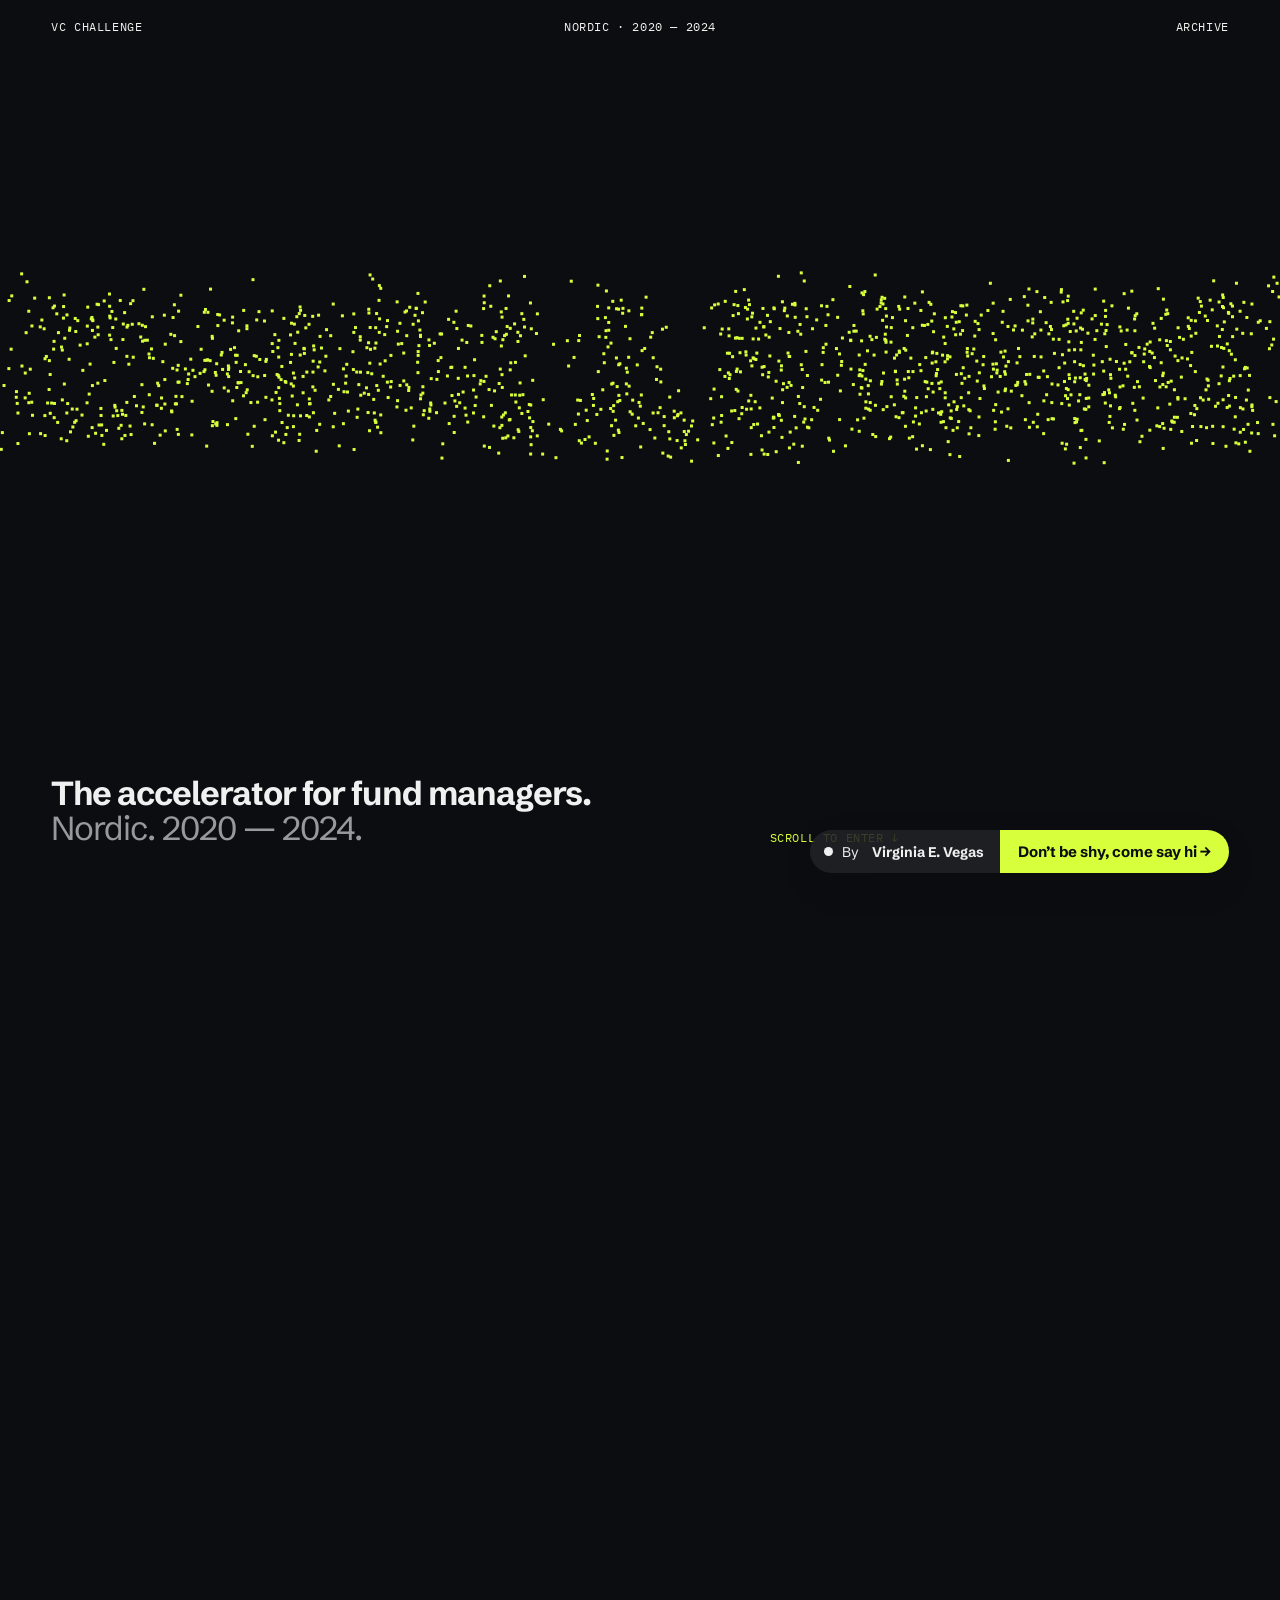
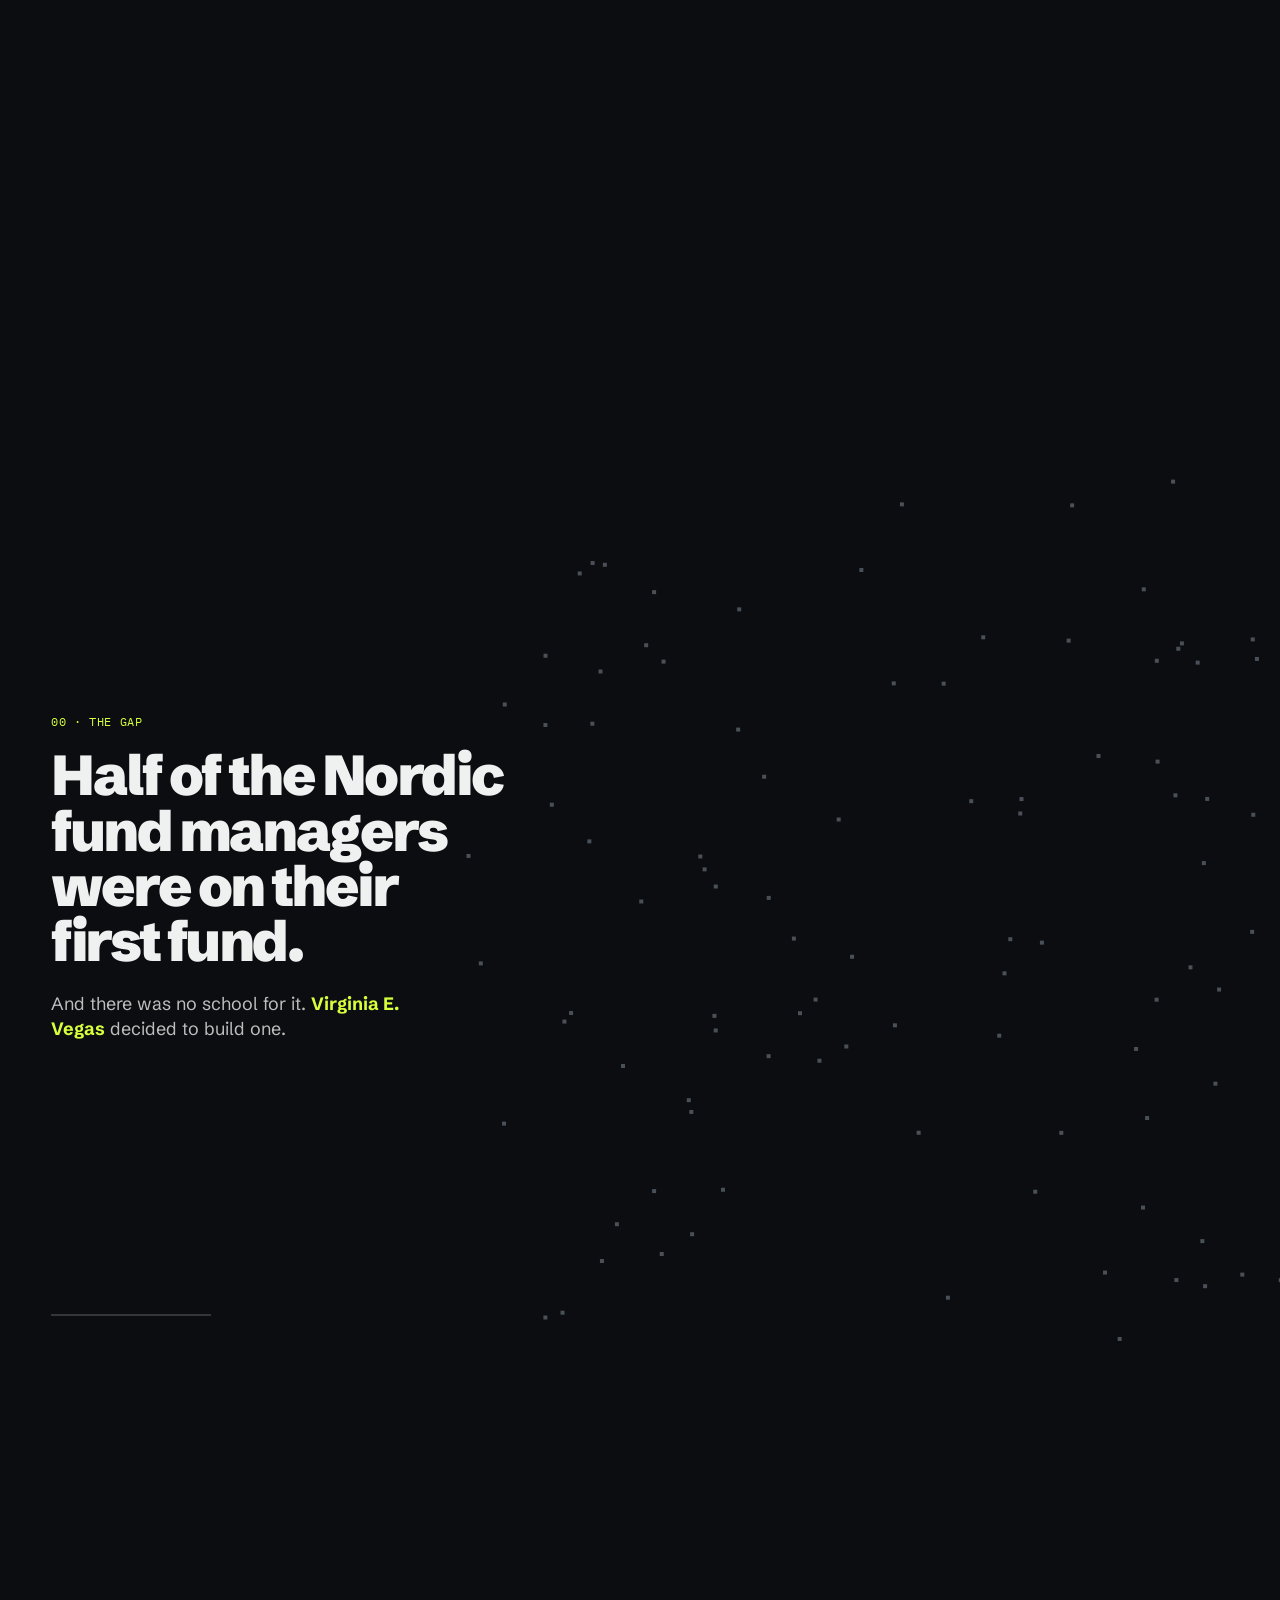
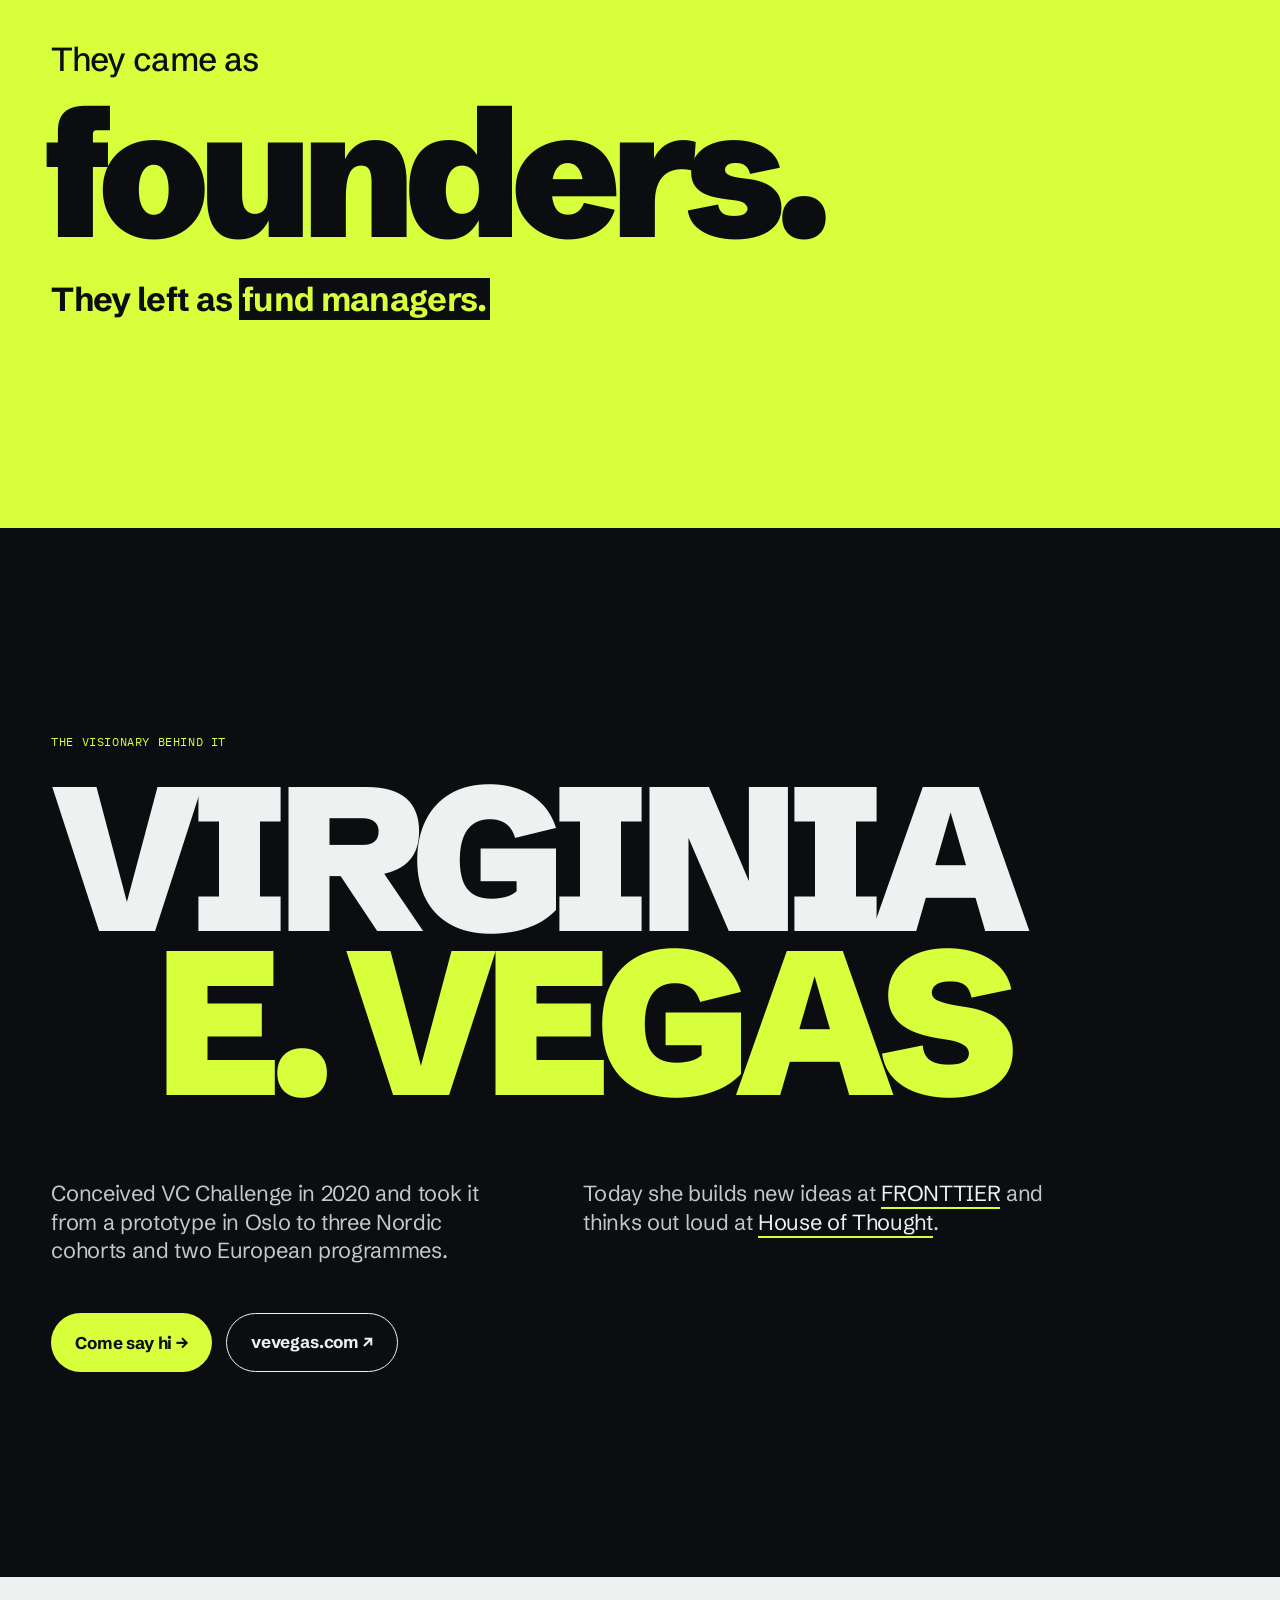
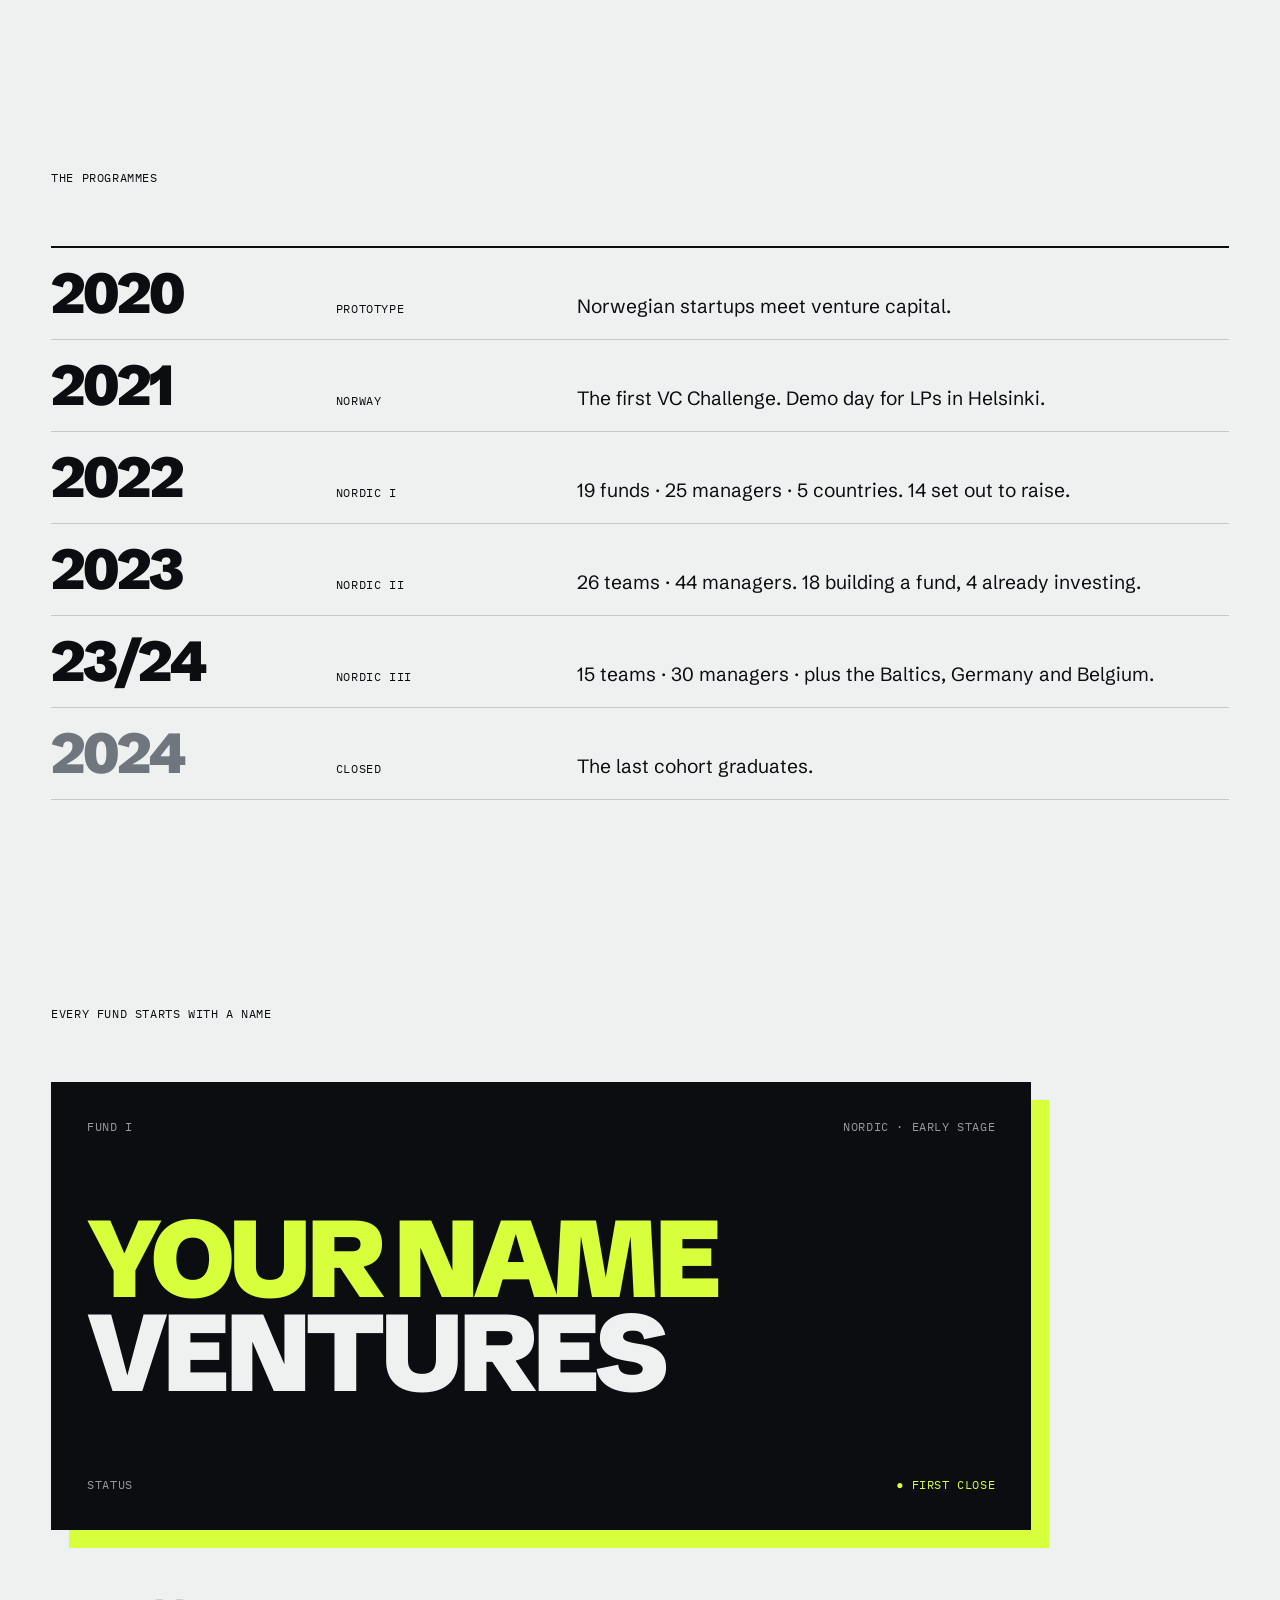
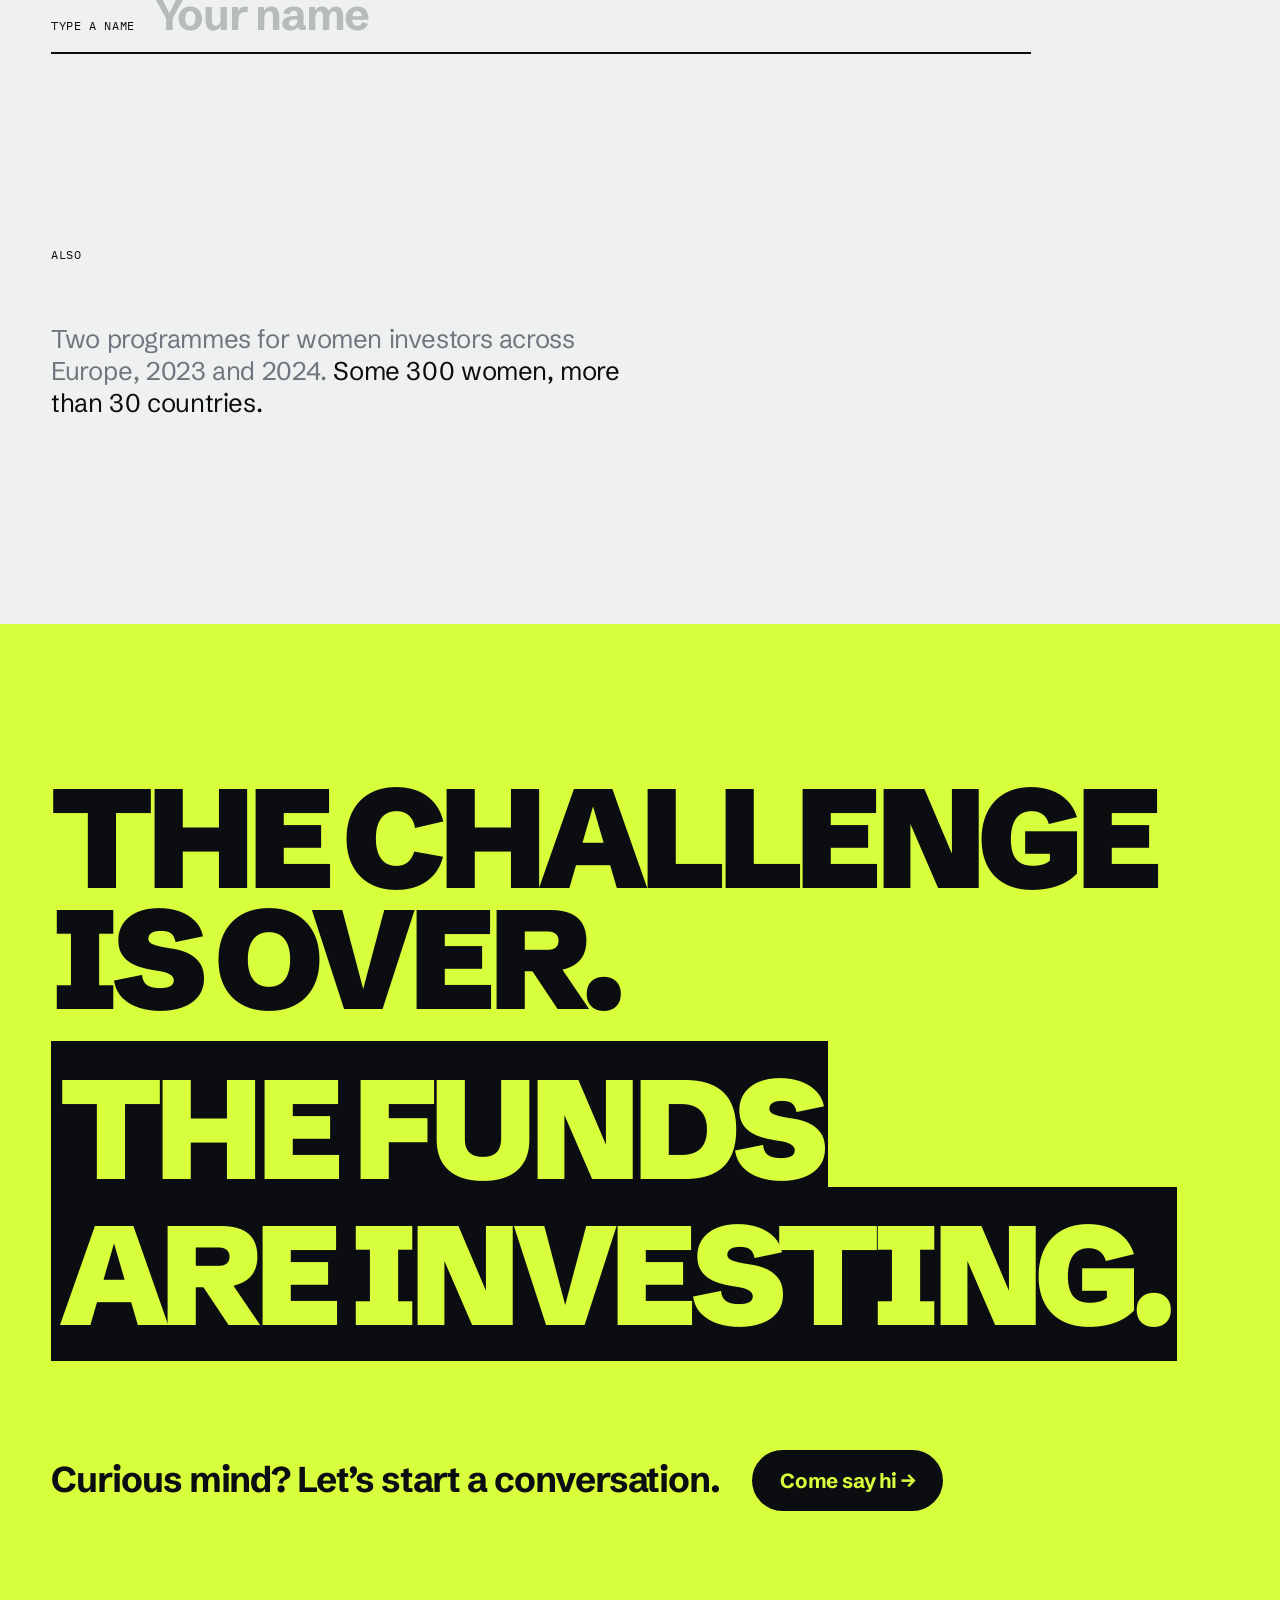
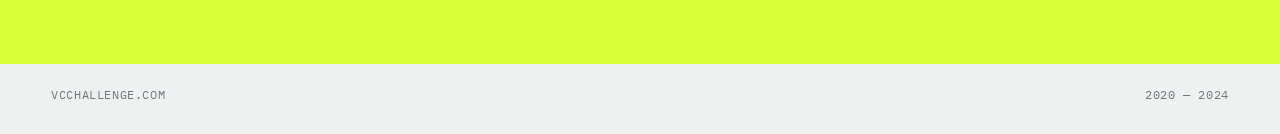
==== index.html @ bdb09d2f "Call option opens the Google Calendar booking page; add direct email line Co-Authored-By: Claude Opu" ====
<!doctype html>
<html lang="en">
<head>
  <meta charset="utf-8">
  <meta name="viewport" content="width=device-width, initial-scale=1">
  <title>VC Challenge — by Virginia E. Vegas · The accelerator for fund managers, 2020–2024</title>
  <meta name="description" content="VC Challenge trained around 100 emerging fund managers across the Nordics, from first idea to Fund I. 2020–2024.">
  <meta name="theme-color" content="#0b0d10">
  <link rel="icon" href="favicon.svg" type="image/svg+xml">
  <link rel="preconnect" href="https://fonts.googleapis.com">
  <link rel="preconnect" href="https://fonts.gstatic.com" crossorigin>
  <link href="https://fonts.googleapis.com/css2?family=IBM+Plex+Mono:wght@400;500&family=Schibsted+Grotesk:wght@400;500;700;900&display=swap" rel="stylesheet">
  <link rel="stylesheet" href="styles.css?v=21">
  <script>document.documentElement.classList.add('js')</script>
</head>
<body>

  <header class="bar mono">
    <span>VC Challenge</span>
    <span class="bar__mid" id="barStep">Nordic · 2020 — 2024</span>
    <span>Archive</span>
  </header>

  <!-- HERO -->
  <div class="hero-wrap" id="heroWrap" data-dock="ink">
  <section class="hero" aria-label="VC Challenge">
    <canvas id="swarm" aria-hidden="true"></canvas>
    <p class="hero__enter" id="heroEnter">Welcome to the room<br><span>where ~100 fund managers were made.</span></p>
    <h1 class="sr">VC Challenge</h1>
    <div class="hero__foot">
      <p class="hero__lead">The accelerator for fund managers.<br><span>Nordic. 2020 — 2024.</span></p>
      <p class="mono hero__down">Scroll to enter ↓</p>
    </div>
  </section>
  </div>

  <!-- STORY: ~100 managers, six moves -->
  <section class="story" id="story" aria-label="What VC Challenge did" data-dock="ink">
    <div class="story__stage">
      <canvas id="field" aria-hidden="true"></canvas>
      <div class="story__text">
        <ol class="steps" id="steps">
          <li class="step is-on">
            <p class="mono step__k">00 · The gap</p>
            <p class="step__t">Half of the Nordic fund managers were on their first fund.</p>
            <p class="step__b">And there was no school for it. <b>Virginia E. Vegas</b> decided to build one.</p>
          </li>
          <li class="step">
            <p class="mono step__k">01 · The door</p>
            <p class="step__t">We opened it, across five countries.</p>
            <p class="step__b">Founders, business angels, corporates, family offices, public investors. Anyone with a thesis and the nerve to raise.</p>
          </li>
          <li class="step">
            <p class="mono step__k">02 · The room</p>
            <p class="step__t">Three Nordic cohorts. Around 100 managers.</p>
            <p class="step__b">Expert-led sessions on sourcing and dealflow, portfolio construction, fundraising strategy and fund operations.</p>
          </li>
          <li class="step">
            <p class="mono step__k">03 · The circle</p>
            <p class="step__t">The people who run the industry, in the room.</p>
            <p class="step__b">VCs, lawyers, family offices, fund administrators, and the state LPs who decide where the capital goes.</p>
          </li>
          <li class="step">
            <p class="mono step__k">04 · The leap</p>
            <p class="step__t">70% decided to launch.</p>
            <p class="step__b">In 2023 alone: 18 funds in the making, over €200m in target capital, more than 350 companies to back.</p>
          </li>
          <li class="step">
            <p class="mono step__k">05 · The network</p>
            <p class="step__t">One Nordic network. Still investing.</p>
            <p class="step__b">The challenge ended in 2024. The funds it started did not.</p>
          </li>
        </ol>
        <div class="progress mono" aria-hidden="true"><span id="prog"></span></div>
      </div>
    </div>
  </section>

  <!-- THEY CAME AS -->
  <section class="came" aria-label="Who joined" data-dock="lime">
    <p class="came__line">They came as</p>
    <p class="came__word" id="cameWord">founders.</p>
    <p class="came__line came__line--b">They left as <mark>fund managers.</mark></p>
  </section>

  <!-- THE VISIONARY -->
  <section class="who" aria-labelledby="who" data-dock="ink">
    <div class="wrap who__in">
      <p class="mono who__k reveal">The visionary behind it</p>
      <h2 id="who" class="who__name reveal"><span>Virginia</span><span>E. Vegas</span></h2>
      <div class="who__grid">
        <p class="who__p reveal">Conceived VC Challenge in 2020 and took it from a prototype in Oslo to three Nordic cohorts and two European programmes.</p>
        <p class="who__p reveal">Today she builds new ideas at <a href="https://fronttier.io" target="_blank" rel="noopener">FRONTTIER</a> and thinks out loud at <a href="https://vevegas.com" target="_blank" rel="noopener">House of Thought</a>.</p>
      </div>
      <div class="who__cta reveal">
        <button type="button" class="btn btn--lime" data-hi>Come say hi →</button>
        <a class="btn btn--ghost" href="https://vevegas.com" target="_blank" rel="noopener">vevegas.com ↗</a>
      </div>
    </div>
  </section>

  <!-- PROGRAMMES -->
  <section class="prog wrap" aria-labelledby="pg" data-dock="ice">
    <h2 id="pg" class="mono label reveal">The programmes</h2>
    <div class="rows">
      <div class="row reveal"><span class="row__y">2020</span><span class="row__n">Prototype</span><span class="row__d">Norwegian startups meet venture capital.</span></div>
      <div class="row reveal"><span class="row__y">2021</span><span class="row__n">Norway</span><span class="row__d">The first VC Challenge. Demo day for LPs in Helsinki.</span></div>
      <div class="row reveal"><span class="row__y">2022</span><span class="row__n">Nordic I</span><span class="row__d">19 funds · 25 managers · 5 countries. 14 set out to raise.</span></div>
      <div class="row reveal"><span class="row__y">2023</span><span class="row__n">Nordic II</span><span class="row__d">26 teams · 44 managers. 18 building a fund, 4 already investing.</span></div>
      <div class="row reveal"><span class="row__y">23/24</span><span class="row__n">Nordic III</span><span class="row__d">15 teams · 30 managers · plus the Baltics, Germany and Belgium.</span></div>
      <div class="row row--end reveal"><span class="row__y">2024</span><span class="row__n">Closed</span><span class="row__d">The last cohort graduates.</span></div>
    </div>
  </section>

  <!-- PLATE -->
  <section class="plate wrap" aria-labelledby="pl" data-dock="ice">
    <p id="pl" class="mono label reveal">Every fund starts with a name</p>
    <div class="plate__card reveal">
      <p class="mono plate__row"><span>Fund I</span><span>Nordic · Early stage</span></p>
      <p class="plate__name"><span id="plateName">Your name</span><br>Ventures</p>
      <p class="mono plate__row"><span>Status</span><span class="blink">● First close</span></p>
    </div>
    <label class="plate__input mono reveal">
      <span>Type a name</span>
      <input id="nameInput" maxlength="22" autocomplete="off" spellcheck="false" placeholder="Your name">
    </label>
  </section>

  <!-- ALSO -->
  <section class="also wrap" data-dock="ice">
    <p class="mono label reveal">Also</p>
    <p class="also__text reveal">Two programmes for women investors across Europe, 2023 and 2024. <span>Some 300 women, more than 30 countries.</span></p>
  </section>

  <!-- END -->
  <section class="end" data-dock="lime">
    <div class="wrap">
      <p class="end__big reveal">The challenge<br>is over.</p>
      <p class="end__big end__big--b reveal"><span>The funds<br>are investing.</span></p>
      <div class="end__call reveal">
        <p class="end__q">Curious mind? Let’s start a conversation.</p>
        <button type="button" class="btn btn--ink" data-hi>Come say hi →</button>
      </div>
    </div>
  </section>

  <footer class="foot wrap mono">
    <span>vcchallenge.com</span>
    <span>2020 — 2024</span>
  </footer>

  <button class="dock" id="dock" data-theme="ink" type="button" data-hi aria-haspopup="dialog">
    <span class="dock__by"><i></i>By <b>Virginia E. Vegas</b></span>
    <span class="dock__go">Don’t be shy, come say hi →</span>
  </button>

  <dialog class="hi" id="hi" aria-labelledby="hiT">
    <div class="hi__top">
      <p class="mono hi__k"><i class="live"></i>Virginia · <span id="hiClock">--:--</span> in Spain</p>
      <form method="dialog"><button class="hi__x" aria-label="Close">✕</button></form>
    </div>
    <h3 class="hi__t" id="hiT">Don’t be shy,<br>come say hi.</h3>
    <p class="hi__lead">For curious minds. No pitch, no project needed. Every message is read and answered.</p>

    <div class="hi__tabs" role="tablist">
      <button type="button" role="tab" aria-selected="true" data-tab="note">Leave a note</button>
      <button type="button" role="tab" aria-selected="false" data-tab="call">Book 30 min</button>
      <button type="button" role="tab" aria-selected="false" data-tab="voice">Voice note</button>
    </div>

    <form class="hi__pane is-on" data-pane="note" id="noteForm" novalidate>
      <fieldset class="chips">
        <legend class="mono">What brings you here?</legend>
        <label><input type="radio" name="intent" value="Just curious" checked><span>Just curious</span></label>
        <label><input type="radio" name="intent" value="I want something like this"><span>I want something like this</span></label>
        <label><input type="radio" name="intent" value="Let’s collaborate"><span>Let’s collaborate</span></label>
        <label><input type="radio" name="intent" value="Networking"><span>Networking</span></label>
      </fieldset>
      <label class="field"><span class="mono">Your email</span><input type="email" name="email" required autocomplete="email" placeholder="you@domain.com"></label>
      <label class="field"><span class="mono">Message · optional</span><textarea name="message" rows="2" placeholder="One line is plenty."></textarea></label>
      <button class="hi__send" type="submit">Send <span>→</span></button>
      <p class="hi__fine mono">Reply within 48h · No newsletters, ever</p>
    </form>

    <div class="hi__pane" data-pane="call">
      <p class="hi__big">30 minutes on Google Meet.</p>
      <ul class="hi__list"><li>No agenda required</li><li>Ideas, programmes, or anything in between</li><li>Pick a time that suits you, weekdays</li></ul>
      <a class="hi__send" id="callLink" href="https://calendar.google.com/calendar/appointments/schedules/AcZssZ1dE6NxPJ1XK5tI87Nzt3u1fD1dJmy-BuM0MPCEQLm_36YZmyafm0wydS9pkPtjTYMTvCwM5lFx" target="_blank" rel="noopener">See available times <span>→</span></a>
    </div>

    <form class="hi__pane" data-pane="voice" id="voiceForm" novalidate>
      <p class="hi__big">Talk, don’t type.</p>
      <div class="rec">
        <button type="button" class="rec__btn" id="recBtn"><i></i><span>Record</span></button>
        <span class="mono rec__t" id="recTime">0:00 / 2:00</span>
      </div>
      <audio id="recPlay" controls hidden></audio>
      <label class="field"><span class="mono">Your email</span><input type="email" name="email" required autocomplete="email" placeholder="you@domain.com"></label>
      <button class="hi__send" type="submit" id="voiceSend" disabled>Send voice note <span>→</span></button>
      <p class="hi__fine mono">Up to 2 minutes · Recorded in your browser</p>
    </form>

    <p class="hi__fine mono hi__mail">Prefer email? <a href="mailto:hello@vevegas.com">hello@vevegas.com</a></p>

    <div class="hi__done" id="hiDone" hidden>
      <p class="hi__t">Thank you.</p>
      <p class="hi__lead">Your message is on its way. Talk soon. — Virginia</p>
    </div>
  </dialog>

  <div class="cursor" id="cursor" aria-hidden="true"></div>

  <script src="app.js?v=21" defer></script>
</body>
</html>
---- styles.css ----
:root {
  --lime: #d7ff3c;
  --ink: #0b0d10;
  --ice: #eef1f0;
  --red: #ff4b2b;
  --mute: #6f767e;
  --pad: clamp(18px, 4vw, 56px);
  --max: 1360px;
  --sans: "Schibsted Grotesk", ui-sans-serif, system-ui, sans-serif;
  --mono: "IBM Plex Mono", ui-monospace, Menlo, monospace;
  --ease: cubic-bezier(.2, .7, .2, 1);
}
*, *::before, *::after { box-sizing: border-box; }
html { -webkit-text-size-adjust: 100%; }
body { margin: 0; background: var(--ice); color: var(--ink); font-family: var(--sans); font-size: 18px; line-height: 1.45; -webkit-font-smoothing: antialiased; overflow-x: hidden; }
h1, h2, p, ol, dl, dd { margin: 0; padding: 0; }
ol { list-style: none; }
a { color: inherit; }
mark { background: var(--lime); color: var(--ink); padding: 0 .1em; box-decoration-break: clone; -webkit-box-decoration-break: clone; }
::selection { background: var(--lime); color: var(--ink); }
:focus-visible { outline: 3px solid var(--lime); outline-offset: 4px; }
.wrap { max-width: calc(var(--max) + var(--pad) * 2); margin-inline: auto; padding-inline: var(--pad); }
.mono { font-family: var(--mono); font-size: 12px; letter-spacing: .05em; text-transform: uppercase; font-weight: 400; }
.sr { position: absolute; width: 1px; height: 1px; overflow: hidden; clip: rect(0 0 0 0); }
.label { margin-bottom: clamp(30px, 5vw, 60px); }

.bar { position: fixed; z-index: 30; inset: 0 0 auto; display: grid; grid-template-columns: 1fr auto 1fr; padding: 18px var(--pad); mix-blend-mode: difference; color: #fff; pointer-events: none; }
.bar > :last-child { text-align: right; }
@media (max-width: 640px) { .bar__mid { display: none; } }

/* hero */
.hero { position: relative; height: 100svh; min-height: 620px; background: var(--ink); color: var(--ice); overflow: hidden; cursor: crosshair; }
#swarm { position: absolute; inset: 0; width: 100%; height: 100%; }
.hero__foot { position: absolute; left: var(--pad); right: var(--pad); bottom: clamp(24px, 6vh, 60px); display: flex; justify-content: space-between; align-items: flex-end; gap: 20px; pointer-events: none; }
.hero__lead { font-size: clamp(22px, 2.6vw, 38px); line-height: 1.05; letter-spacing: -0.03em; font-weight: 700; }
.hero__lead span { font-weight: 400; color: color-mix(in srgb, var(--ice) 62%, transparent); }
.hero__down { color: var(--lime); animation: nudge 2s var(--ease) infinite; }
@keyframes nudge { 50% { transform: translateY(5px); } }

/* story */
.story { position: relative; height: 640svh; background: var(--ink); color: var(--ice); }
.story__stage { position: sticky; top: 0; height: 100svh; overflow: hidden; }
#field { position: absolute; inset: 0; width: 100%; height: 100%; }
.story__text { position: absolute; left: var(--pad); top: 0; bottom: 0; width: min(36vw, 520px); display: flex; flex-direction: column; justify-content: center; pointer-events: none; }
.steps { position: relative; min-height: 46svh; }
.step { position: absolute; inset: 0 auto auto 0; opacity: 0; transform: translateY(24px); transition: opacity .2s, transform .2s; }
.step.is-on { transition: opacity .7s var(--ease) .15s, transform .7s var(--ease) .15s; }
.step.is-on { opacity: 1; transform: none; }
.step__k { color: var(--lime); margin-bottom: 18px; }
.step__t { font-size: clamp(34px, 4.4vw, 70px); line-height: .98; letter-spacing: -0.045em; font-weight: 900; }
.step__b { margin-top: 22px; font-size: clamp(17px, 1.4vw, 21px); line-height: 1.4; color: color-mix(in srgb, var(--ice) 78%, transparent); max-width: 34ch; }
.progress { position: absolute; left: 0; bottom: clamp(24px, 6vh, 60px); width: 160px; height: 2px; background: color-mix(in srgb, var(--ice) 18%, transparent); }
.progress span { display: block; height: 100%; width: 0; background: var(--lime); }
@media (max-width: 820px) {
  .story__text { left: var(--pad); right: var(--pad); width: auto; top: auto; bottom: 0; justify-content: flex-end; padding-bottom: 70px; background: linear-gradient(transparent, rgba(11,13,16,.92) 30%); }
  .steps { min-height: 250px; }
  .step__t { font-size: 32px; }
}

/* they came as */
.came { background: var(--lime); padding: clamp(110px, 16vw, 220px) var(--pad); overflow: hidden; }
.came__line { font-size: clamp(22px, 2.6vw, 38px); font-weight: 500; letter-spacing: -0.02em; }
.came__word { font-size: clamp(64px, 14vw, 240px); line-height: .85; font-weight: 900; letter-spacing: -0.065em; margin: .08em 0 .14em -.04em; white-space: nowrap; }
.came__word.swap { animation: swap .5s var(--ease); }
@keyframes swap { from { opacity: 0; transform: translateY(30%) skewY(4deg); } to { opacity: 1; transform: none; } }
.came__line--b { font-weight: 700; }
.came__line--b mark { background: var(--ink); color: var(--lime); }

/* programmes */
.prog { padding-block: clamp(110px, 15vw, 200px) 0; }
.rows { border-top: 2px solid var(--ink); }
.row { display: grid; grid-template-columns: minmax(110px, 1.2fr) minmax(120px, 1fr) 3fr; gap: 10px 24px; align-items: baseline; padding: 20px 0; border-bottom: 1px solid color-mix(in srgb, var(--ink) 18%, transparent); transition: background .3s, padding .4s var(--ease); }
.row:hover { background: var(--ink); color: var(--ice); padding-left: 16px; }
.row__y { font-size: clamp(38px, 4.4vw, 68px); font-weight: 900; letter-spacing: -0.05em; line-height: .9; }
.row__n { font-family: var(--mono); font-size: 12px; letter-spacing: .05em; text-transform: uppercase; }
.row__d { font-size: clamp(17px, 1.5vw, 22px); line-height: 1.3; }
.row:hover .row__y { color: var(--lime); }
.row--end .row__y { color: var(--mute); }
@media (max-width: 700px) { .row { grid-template-columns: 1fr 1fr; } .row__d { grid-column: 1 / -1; } }

/* plate */
.plate { padding-block: clamp(120px, 16vw, 220px) 0; }
.plate__card { background: var(--ink); color: var(--ice); padding: clamp(22px, 3vw, 36px); max-width: 980px; display: grid; gap: clamp(36px, 6vw, 80px); box-shadow: 18px 18px 0 var(--lime); }
.plate__row { display: flex; justify-content: space-between; gap: 20px; color: color-mix(in srgb, var(--ice) 62%, transparent); }
.plate__name { font-size: clamp(48px, 8.5vw, 132px); font-weight: 900; letter-spacing: -0.055em; line-height: .86; text-transform: uppercase; word-break: break-word; }
.plate__name span { color: var(--lime); }
.blink { color: var(--lime); animation: blink 1.6s steps(1) infinite; }
@keyframes blink { 50% { opacity: .2; } }
.plate__input { display: flex; align-items: baseline; gap: 18px; margin-top: 56px; max-width: 980px; border-bottom: 2px solid var(--ink); padding-bottom: 10px; }
.plate__input input { flex: 1; min-width: 0; border: 0; background: transparent; font: 700 clamp(26px, 3.4vw, 46px)/1 var(--sans); letter-spacing: -0.03em; color: var(--ink); outline: none; }
.plate__input input::placeholder { color: #b6bcbb; }

/* also */
.also { padding-block: clamp(110px, 15vw, 200px) 0; }
.also__text { font-size: clamp(20px, 2vw, 28px); line-height: 1.25; letter-spacing: -0.015em; max-width: 38ch; color: var(--mute); }
.also__text span { color: var(--ink); }

/* end */
.end { margin-top: clamp(120px, 16vw, 220px); background: var(--ink); color: var(--ice); padding-block: clamp(90px, 12vw, 170px); }
.end__big { font-size: clamp(56px, 11vw, 190px); font-weight: 900; letter-spacing: -0.06em; line-height: .86; text-transform: uppercase; }
.end__big--b { margin-top: .25em; line-height: 1.04; }
.end__big--b span { background: var(--lime); color: var(--ink); padding: 0 .06em; box-decoration-break: clone; -webkit-box-decoration-break: clone; }
.end__sig { margin-top: 48px; color: color-mix(in srgb, var(--ice) 62%, transparent); }
.end__sig a { color: var(--ice); text-decoration: none; border-bottom: 1px solid var(--ice); }

.foot { display: flex; justify-content: space-between; padding-block: 22px 30px; color: var(--mute); }

.js .reveal { opacity: 0; transform: translateY(30px); transition: opacity 1s var(--ease), transform 1s var(--ease); }
.js .reveal.is-in { opacity: 1; transform: none; }
@media (prefers-reduced-motion: reduce) {
  *, *::before, *::after { animation: none !important; transition: none !important; }
  .js .reveal { opacity: 1; transform: none; }
}

/* ===== v4 additions ===== */
.hero-wrap { position: relative; height: 230svh; background: var(--ink); }
.hero-wrap .hero { position: sticky; top: 0; }
#swarm { transform-origin: 50% 42%; will-change: transform; }
.hero__enter { position: absolute; inset: 0; display: grid; place-content: center; text-align: center; font-size: clamp(36px, 6vw, 96px); line-height: .95; letter-spacing: -0.045em; font-weight: 900; color: var(--ink); opacity: 0; pointer-events: none; }
.hero__enter span { display: block; font-size: .42em; font-weight: 500; letter-spacing: -0.02em; margin-top: .4em; }
.step__b b { color: var(--lime); font-weight: 700; }

/* visionary */
.who { background: var(--ink); color: var(--ice); padding-block: clamp(120px, 16vw, 230px); overflow: hidden; position: relative; }
.who__k { color: var(--lime); margin-bottom: 26px; }
.who__name { font-size: clamp(72px, 16vw, 280px); font-weight: 900; letter-spacing: -0.065em; line-height: .8; text-transform: uppercase; }
.who__name span { display: block; }
.who__name span:last-child { color: var(--lime); margin-left: .5em; }
.who__grid { margin-top: clamp(40px, 6vw, 80px); display: grid; grid-template-columns: repeat(auto-fit, minmax(280px, 1fr)); gap: 28px clamp(28px, 5vw, 80px); max-width: 1000px; }
.who__p { font-size: clamp(19px, 1.7vw, 26px); line-height: 1.3; letter-spacing: -0.015em; color: color-mix(in srgb, var(--ice) 82%, transparent); }
.who__p a { color: var(--ice); text-decoration: none; border-bottom: 2px solid var(--lime); }
.who__cta { margin-top: 48px; display: flex; flex-wrap: wrap; gap: 14px; }
.btn { display: inline-flex; align-items: center; gap: 10px; padding: 16px 24px; border-radius: 999px; font-weight: 700; font-size: 17px; text-decoration: none; letter-spacing: -0.01em; transition: transform .35s var(--ease), background .3s, color .3s; }
.btn:hover { transform: translateY(-3px) rotate(-1.5deg); }
.btn--lime { background: var(--lime); color: var(--ink); }
.btn--ghost { border: 1.5px solid currentColor; color: var(--ice); }
.btn--ink { background: var(--ink); color: var(--lime); font-size: clamp(17px, 1.6vw, 22px); padding: 18px 28px; }

/* end call */
.end { background: var(--lime); color: var(--ink); }
.end__big--b span { background: var(--ink); color: var(--lime); }
.end__call { margin-top: clamp(60px, 8vw, 110px); display: flex; flex-wrap: wrap; align-items: center; gap: 20px 32px; }
.end__q { font-size: clamp(24px, 2.8vw, 40px); font-weight: 700; letter-spacing: -0.03em; }

/* the dock: always there, changes with the page */
.dock { position: fixed; z-index: 40; right: var(--pad); bottom: clamp(16px, 3vh, 28px); display: flex; align-items: center; gap: 0; border-radius: 999px; text-decoration: none; font-size: 14px; overflow: hidden; box-shadow: 0 14px 40px -18px rgba(0,0,0,.6); transition: background .5s var(--ease), color .5s var(--ease), transform .4s var(--ease); }
.dock:hover { transform: translateY(-3px); }
.dock__by { display: flex; align-items: center; gap: 9px; padding: 12px 16px 12px 14px; }
.dock__by i { width: 9px; height: 9px; border-radius: 50%; background: currentColor; animation: blink 1.8s steps(1) infinite; }
.dock__go { padding: 12px 18px; font-weight: 700; transition: background .5s var(--ease), color .5s var(--ease); }
.dock[data-theme="ink"] { background: color-mix(in srgb, var(--ink) 80%, #fff 8%); color: var(--ice); }
.dock[data-theme="ink"] .dock__go { background: var(--lime); color: var(--ink); }
.dock[data-theme="lime"] { background: var(--ink); color: var(--lime); }
.dock[data-theme="lime"] .dock__go { background: var(--ice); color: var(--ink); }
.dock[data-theme="ice"] { background: var(--ink); color: var(--ice); }
.dock[data-theme="ice"] .dock__go { background: var(--lime); color: var(--ink); }
@media (max-width: 640px) { .dock__by { display: none; } .dock { left: auto; } }
.hero__foot { right: calc(var(--pad) + 330px); }
@media (max-width: 820px) { .hero__foot { right: var(--pad); bottom: 90px; } .story__text { padding-bottom: 100px; } }

/* cursor */
.cursor { position: fixed; z-index: 50; top: 0; left: 0; width: 22px; height: 22px; margin: -11px 0 0 -11px; border-radius: 50%; background: var(--lime); mix-blend-mode: difference; pointer-events: none; transition: width .25s, height .25s, margin .25s; }
.cursor.big { width: 64px; height: 64px; margin: -32px 0 0 -32px; }
@media (hover: none) { .cursor { display: none; } }

/* ===== say hi ===== */
button.btn { border: 0; cursor: pointer; font-family: var(--sans); }
.dock { border: 0; cursor: pointer; font-family: var(--sans); padding: 0; }
.dock__go { align-self: stretch; display: flex; align-items: center; font-weight: 700; font-size: 15px; padding: 12px 18px; }
.dock__by b { margin-left: 4px; }

.hi { width: min(540px, calc(100vw - 24px)); max-height: calc(100svh - 24px); overflow: auto; border: 0; padding: clamp(24px, 3.4vw, 38px); background: var(--ice); color: var(--ink); box-shadow: 0 50px 120px -40px rgba(0,0,0,.65); }
.hi::backdrop { background: color-mix(in srgb, var(--ink) 70%, transparent); backdrop-filter: blur(6px); }
.hi[open] { animation: hiIn .5s var(--ease); }
@keyframes hiIn { from { opacity: 0; transform: translateY(24px); } }
.hi__top { display: flex; justify-content: space-between; align-items: center; margin-bottom: 26px; }
.hi__k { display: flex; align-items: center; gap: 8px; color: color-mix(in srgb, var(--ink) 60%, transparent); }
.live { width: 8px; height: 8px; border-radius: 50%; background: #22c55e; box-shadow: 0 0 0 0 rgba(34,197,94,.6); animation: live 2s infinite; }
@keyframes live { 70% { box-shadow: 0 0 0 8px rgba(34,197,94,0); } 100% { box-shadow: 0 0 0 0 rgba(34,197,94,0); } }
.hi__x { border: 0; background: none; font-size: 18px; cursor: pointer; color: var(--ink); padding: 4px; }
.hi__t { font-size: clamp(36px, 5vw, 52px); line-height: .95; letter-spacing: -0.045em; font-weight: 900; }
.hi__lead { margin-top: 14px; font-size: 16px; line-height: 1.45; color: color-mix(in srgb, var(--ink) 70%, transparent); }
.hi__tabs { display: grid; grid-template-columns: repeat(3, 1fr); margin: 26px 0 22px; border: 1px solid var(--ink); }
.hi__tabs button { border: 0; background: transparent; padding: 11px 6px; font: 500 14px var(--sans); color: var(--ink); cursor: pointer; transition: background .25s, color .25s; }
.hi__tabs button + button { border-left: 1px solid var(--ink); }
.hi__tabs button[aria-selected="true"] { background: var(--ink); color: var(--ice); }
.hi__pane { display: none; }
.hi__pane.is-on { display: grid; gap: 16px; animation: hiIn .35s var(--ease); }
.chips { border: 0; padding: 0; margin: 0; display: flex; flex-wrap: wrap; gap: 8px; }
.chips legend { margin-bottom: 10px; color: color-mix(in srgb, var(--ink) 60%, transparent); }
.chips input { position: absolute; opacity: 0; }
.chips span { display: inline-block; padding: 8px 13px; border: 1px solid color-mix(in srgb, var(--ink) 30%, transparent); border-radius: 999px; font-size: 14px; cursor: pointer; transition: all .2s; }
.chips input:checked + span { background: var(--lime); border-color: var(--ink); color: var(--ink); }
.chips input:focus-visible + span { outline: 2px solid var(--ink); outline-offset: 2px; }
.field { display: grid; gap: 6px; }
.field span { color: color-mix(in srgb, var(--ink) 60%, transparent); }
.field input, .field textarea { border: 0; border-bottom: 1.5px solid var(--ink); background: transparent; padding: 8px 0; font: 500 18px/1.35 var(--sans); color: var(--ink); outline: none; resize: none; border-radius: 0; }
.field input:focus, .field textarea:focus { border-bottom-color: var(--ink); box-shadow: 0 2px 0 var(--lime); }
.field input::placeholder, .field textarea::placeholder { color: color-mix(in srgb, var(--ink) 35%, transparent); }
.hi__send { display: flex; justify-content: space-between; align-items: center; width: 100%; padding: 16px 20px; background: var(--ink); color: var(--ice); border: 0; font: 700 17px var(--sans); text-decoration: none; cursor: pointer; transition: background .25s, color .25s; }
.hi__send span { transition: transform .3s var(--ease); }
.hi__send:hover { background: var(--lime); color: var(--ink); }
.hi__send:hover span { transform: translateX(6px); }
.hi__send:disabled { opacity: .35; cursor: not-allowed; }
.hi__fine { color: color-mix(in srgb, var(--ink) 50%, transparent); font-size: 11px; }
.hi__big { font-size: 22px; font-weight: 700; letter-spacing: -0.02em; }
.hi__list { margin: 0; padding: 0; list-style: none; display: grid; gap: 8px; }
.hi__list li { padding-left: 22px; position: relative; color: color-mix(in srgb, var(--ink) 75%, transparent); }
.hi__list li::before { content: ""; position: absolute; left: 0; top: .55em; width: 10px; height: 2px; background: var(--ink); }
.rec { display: flex; align-items: center; gap: 16px; }
.rec__btn { display: inline-flex; align-items: center; gap: 10px; padding: 12px 18px; border: 1.5px solid var(--ink); background: transparent; border-radius: 999px; font: 600 15px var(--sans); color: var(--ink); cursor: pointer; }
.rec__btn i { width: 12px; height: 12px; border-radius: 50%; background: #e5322d; }
.rec__btn.on { background: var(--ink); color: var(--ice); }
.rec__btn.on i { animation: blink 1s steps(1) infinite; }
.rec__t { color: color-mix(in srgb, var(--ink) 60%, transparent); }
#recPlay { width: 100%; }
.hi__done { padding-top: 10px; }
.hi__mail { margin-top: 18px; padding-top: 14px; border-top: 1px solid color-mix(in srgb, currentColor 15%, transparent); }
.hi__mail a { color: inherit; border-bottom: 1px solid currentColor; text-decoration: none; }
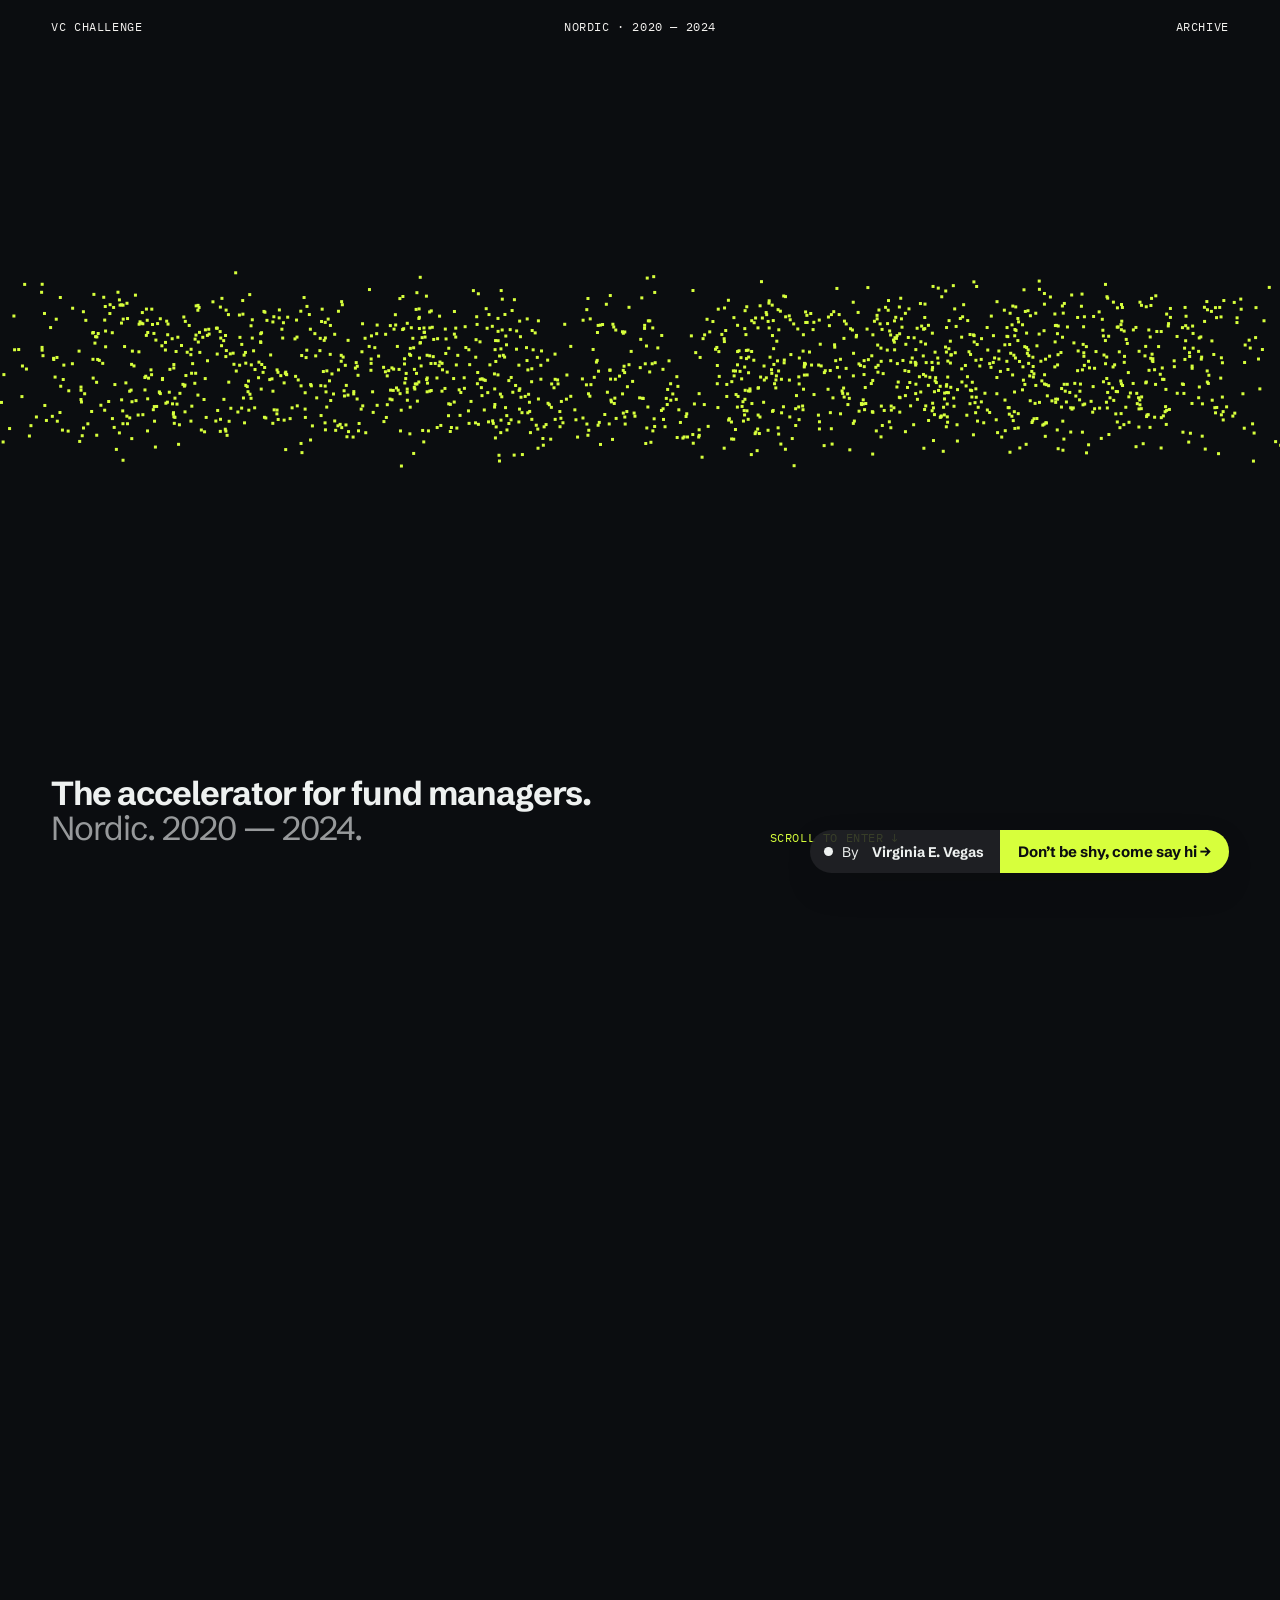
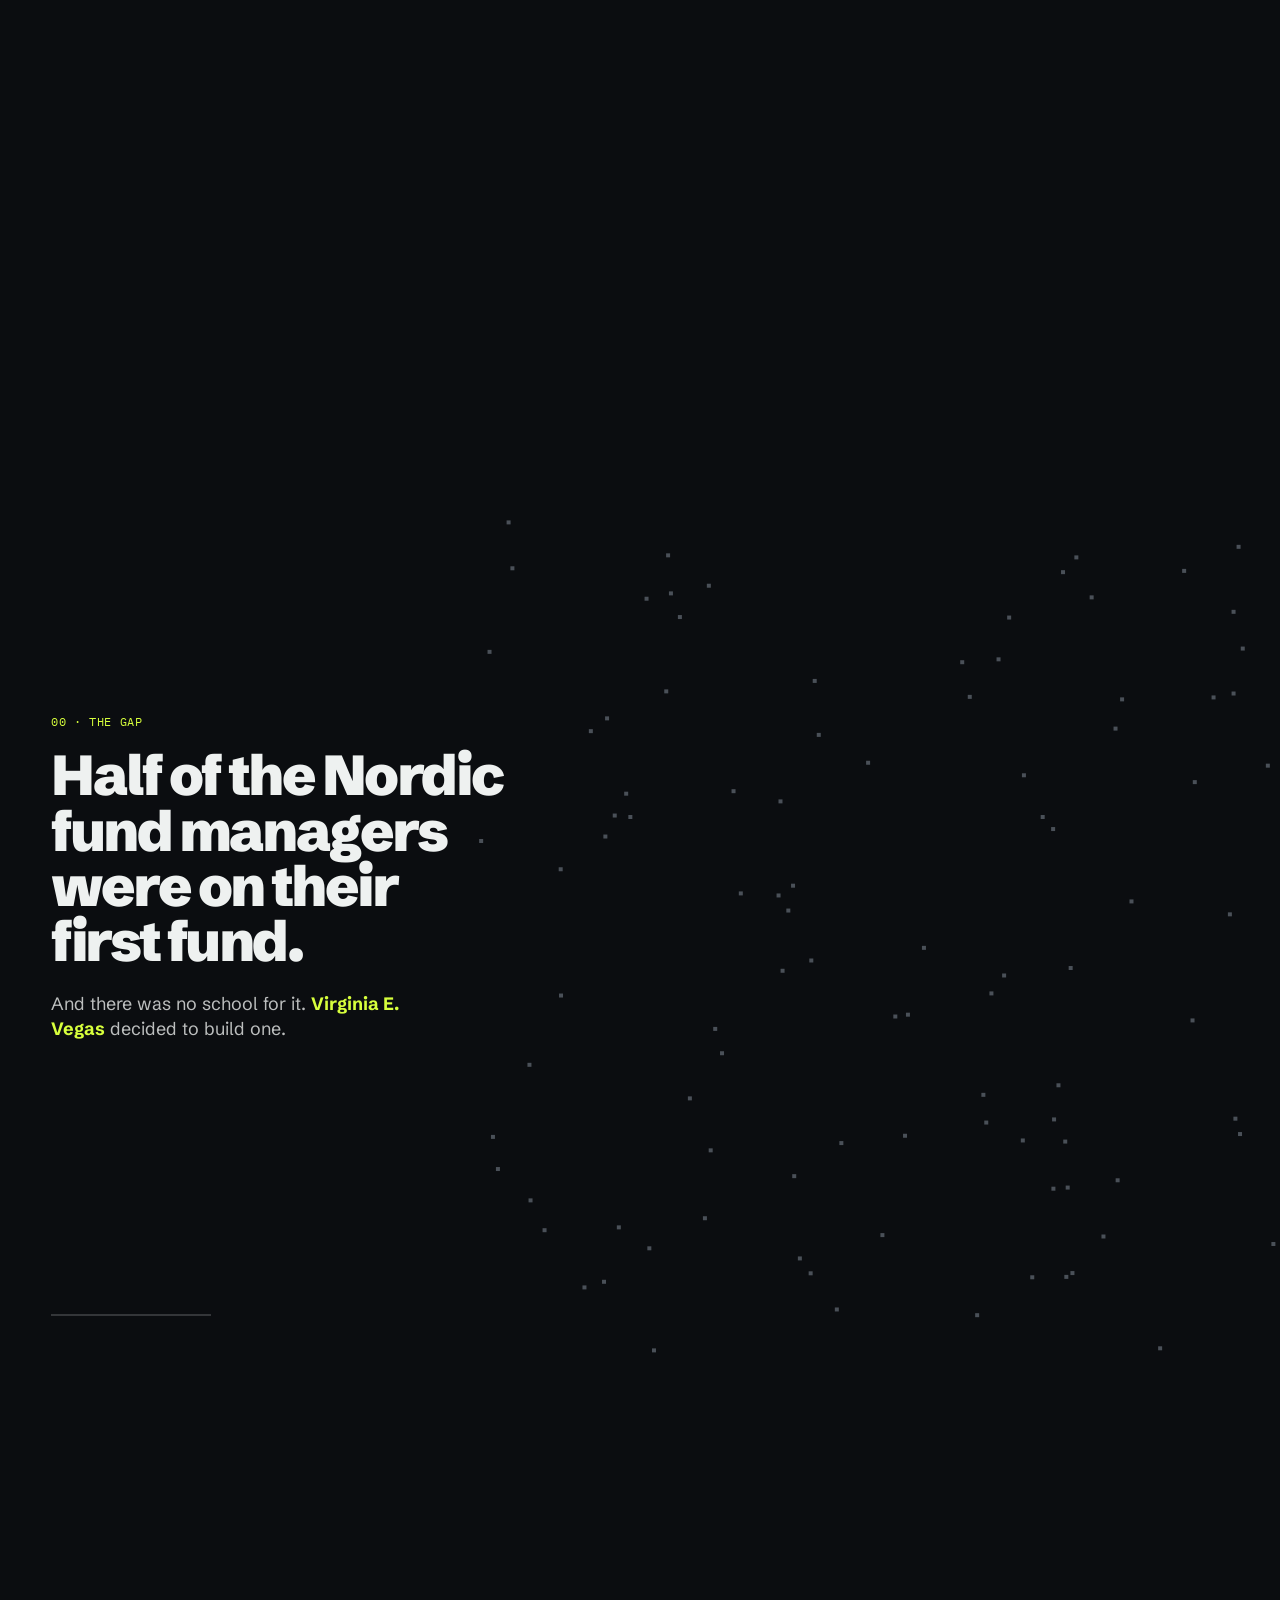
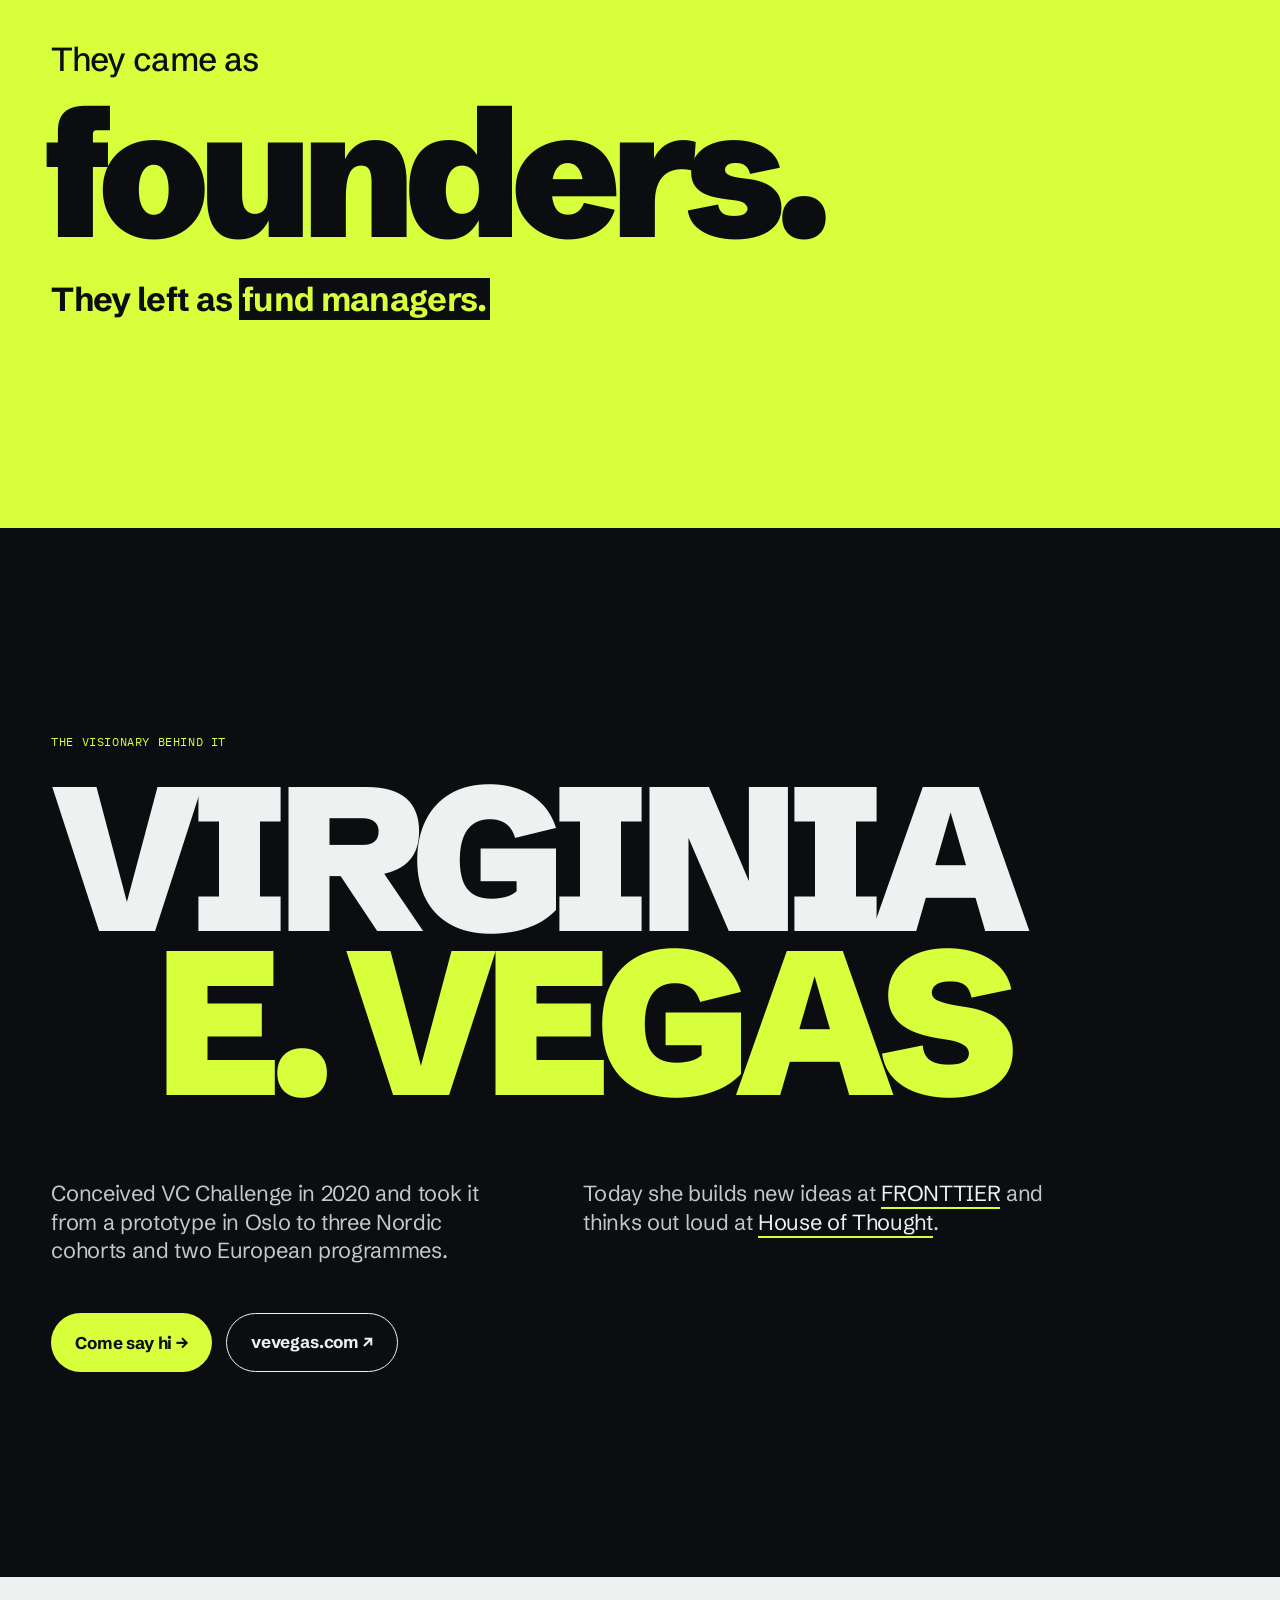
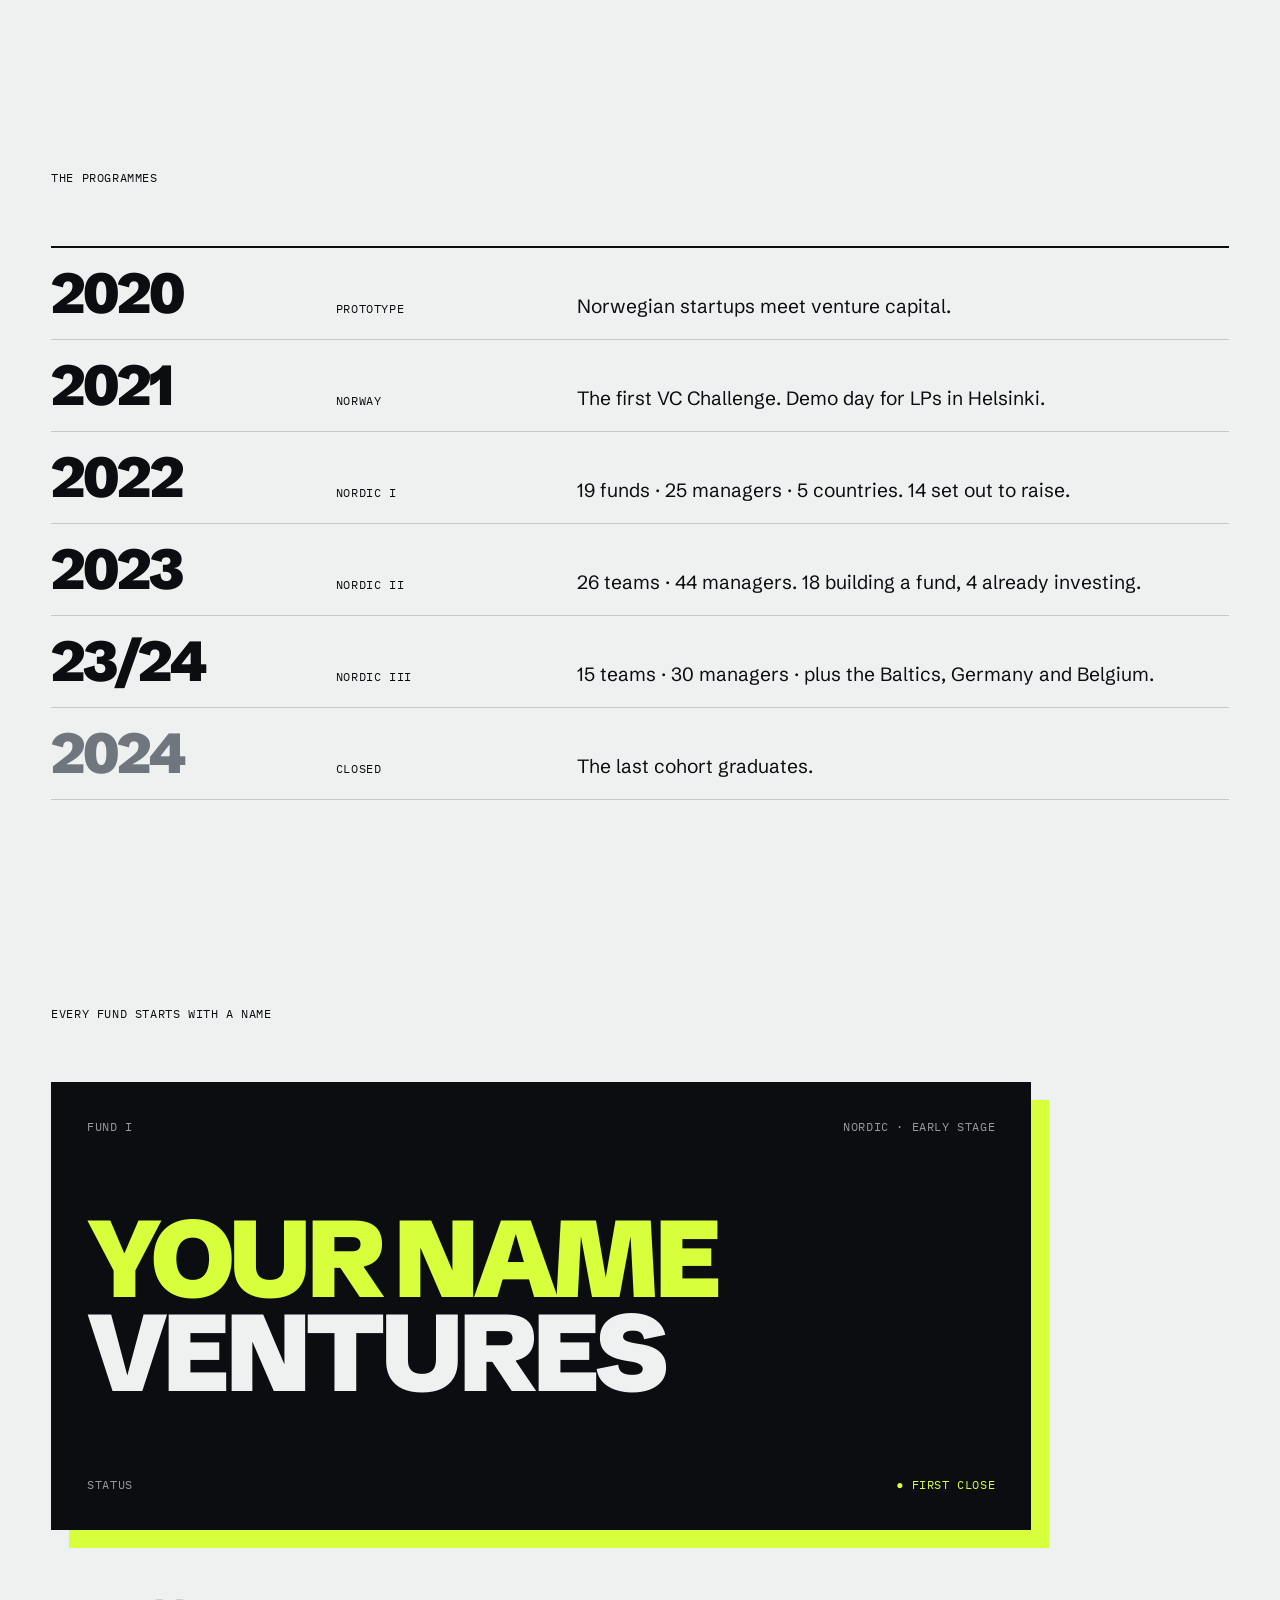
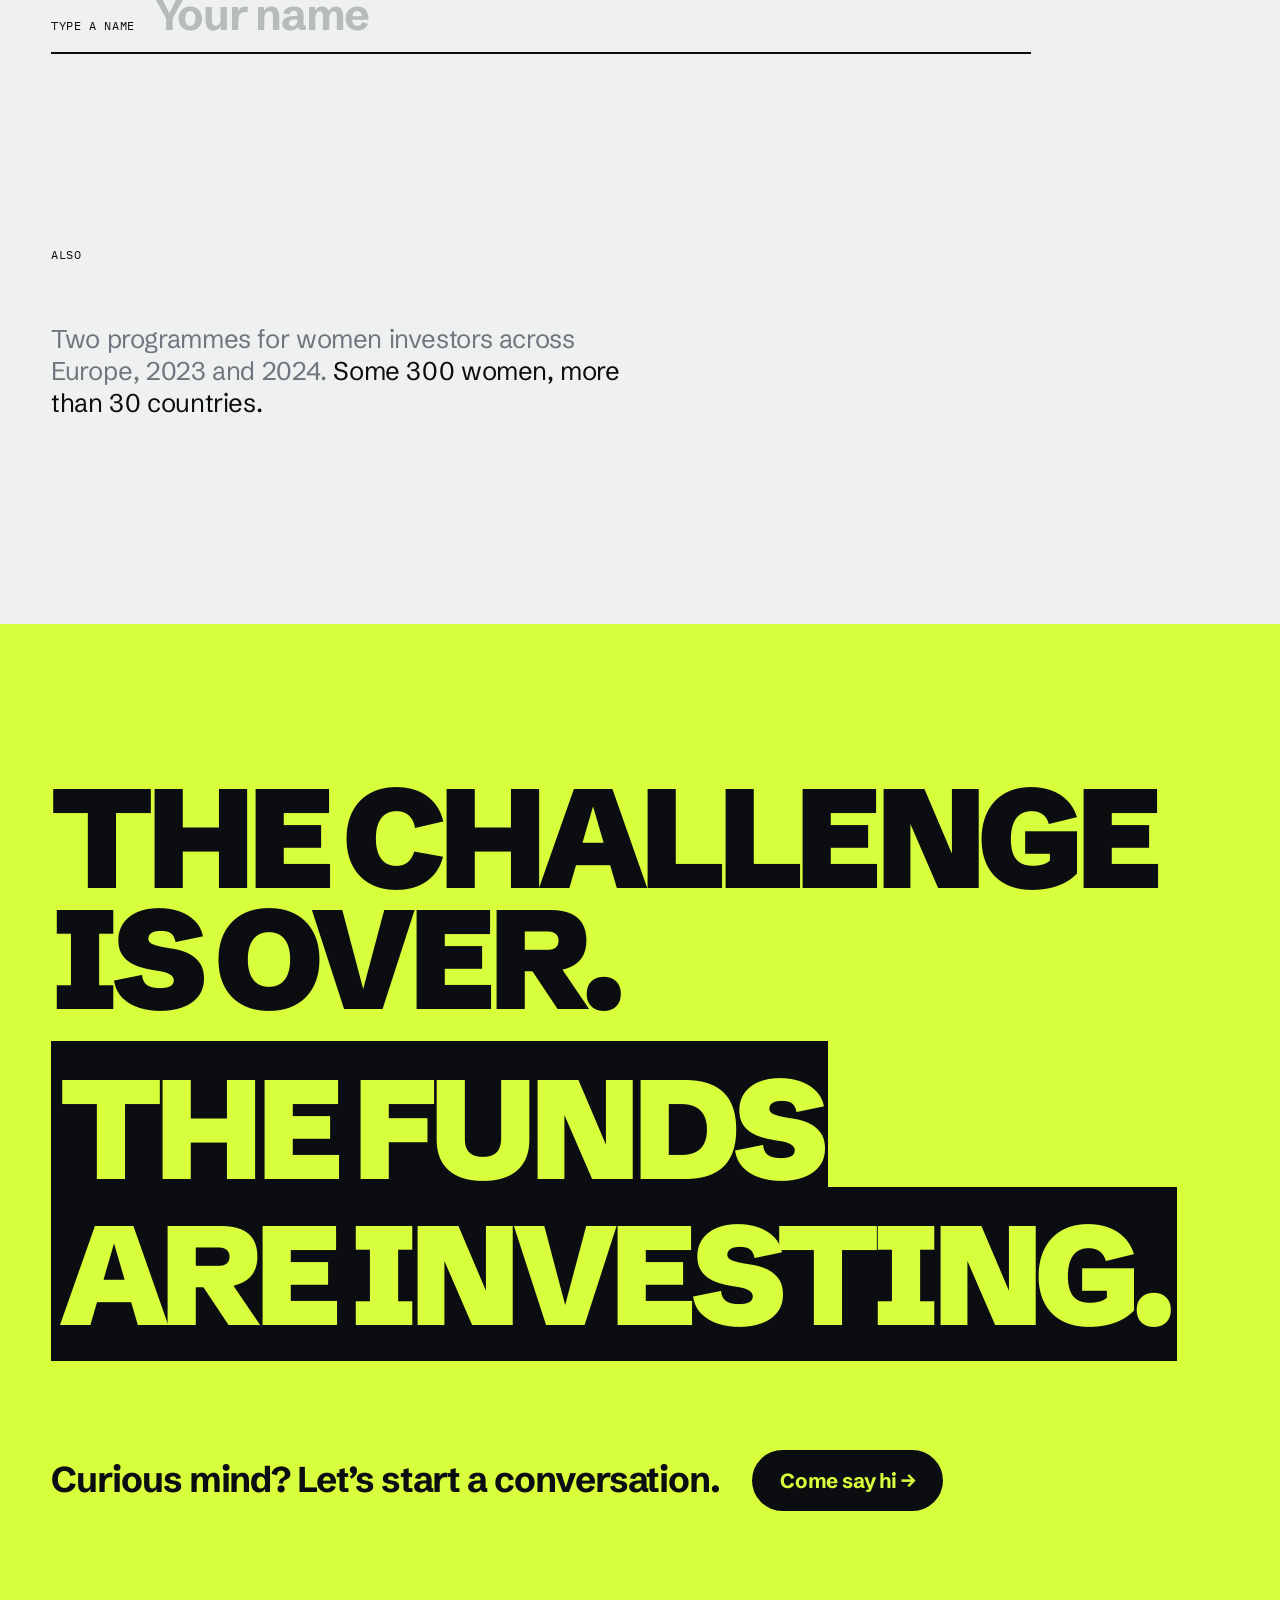
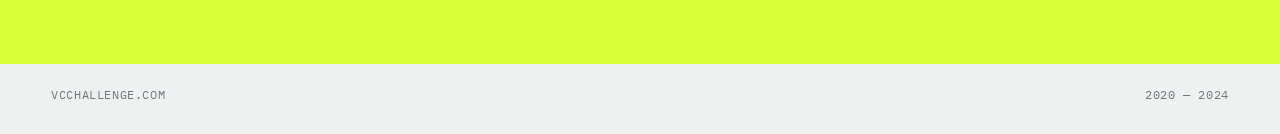
==== commit 6dbe15c7: "Thank-you state hides tabs and email line Co-Authored-By: Claude Opus 5.5 <noreply@anthropic.com> Cl" ====
--- a/index.html
+++ b/index.html
@@ -10,7 +10,7 @@
   <link rel="preconnect" href="https://fonts.googleapis.com">
   <link rel="preconnect" href="https://fonts.gstatic.com" crossorigin>
   <link href="https://fonts.googleapis.com/css2?family=IBM+Plex+Mono:wght@400;500&family=Schibsted+Grotesk:wght@400;500;700;900&display=swap" rel="stylesheet">
-  <link rel="stylesheet" href="styles.css?v=21">
+  <link rel="stylesheet" href="styles.css?v=22">
   <script>document.documentElement.classList.add('js')</script>
 </head>
 <body>
@@ -210,6 +210,6 @@
 
   <div class="cursor" id="cursor" aria-hidden="true"></div>
 
-  <script src="app.js?v=21" defer></script>
+  <script src="app.js?v=22" defer></script>
 </body>
 </html>
--- a/styles.css
+++ b/styles.css
@@ -217,3 +217,4 @@
 .hi__done { padding-top: 10px; }
 .hi__mail { margin-top: 18px; padding-top: 14px; border-top: 1px solid color-mix(in srgb, currentColor 15%, transparent); }
 .hi__mail a { color: inherit; border-bottom: 1px solid currentColor; text-decoration: none; }
+.hi [hidden] { display: none !important; }
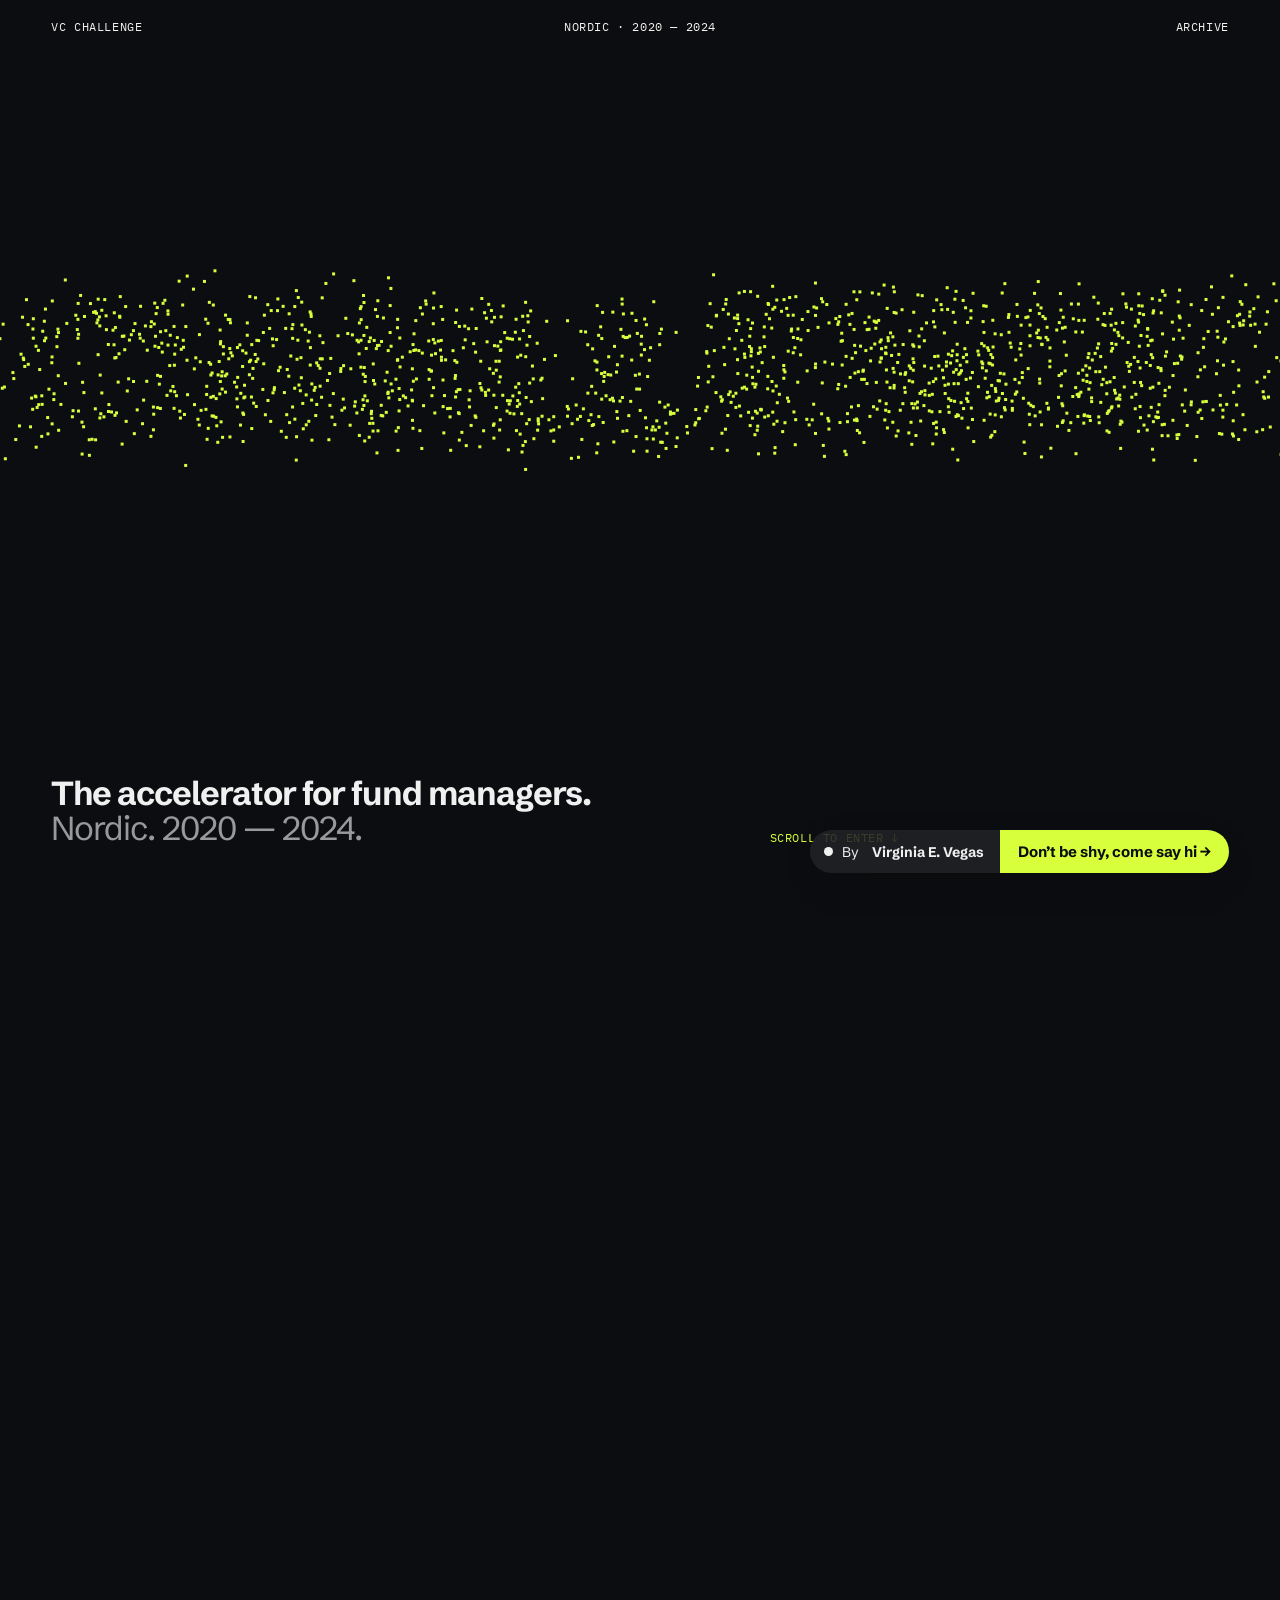
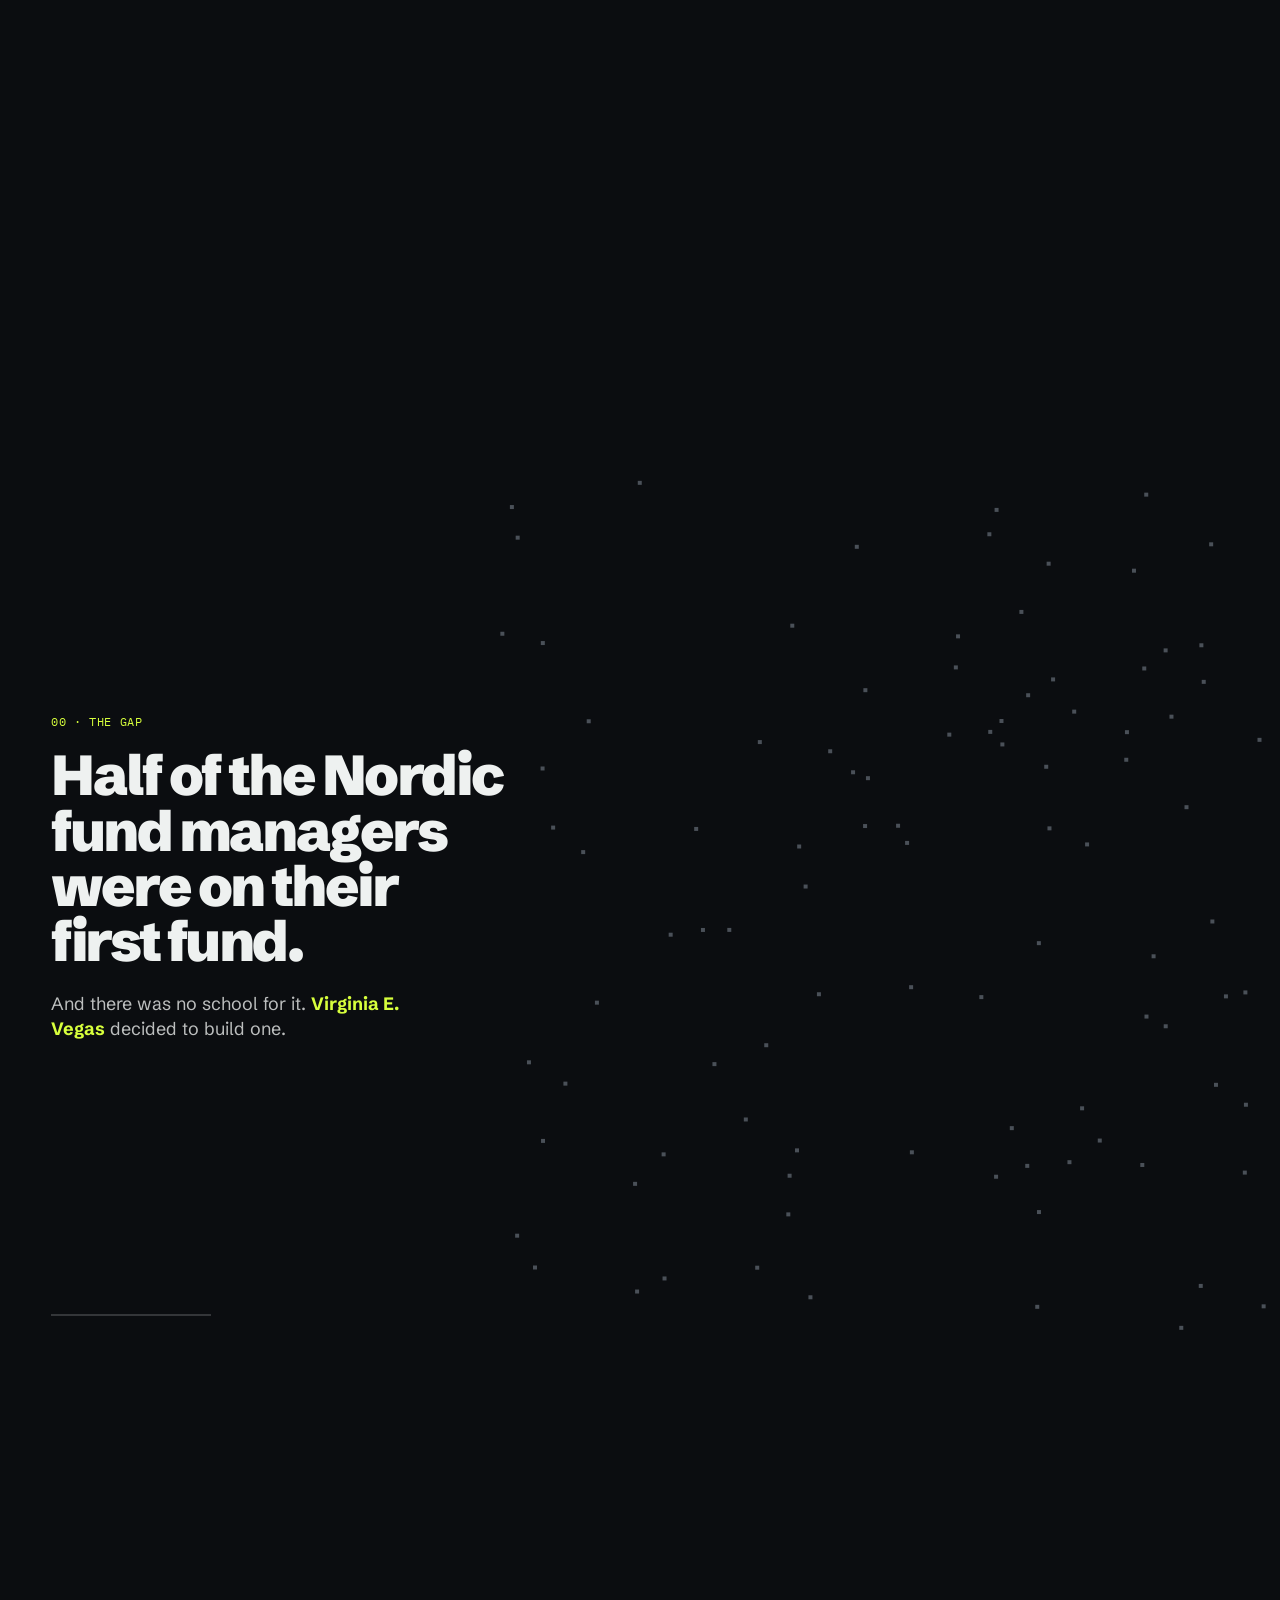
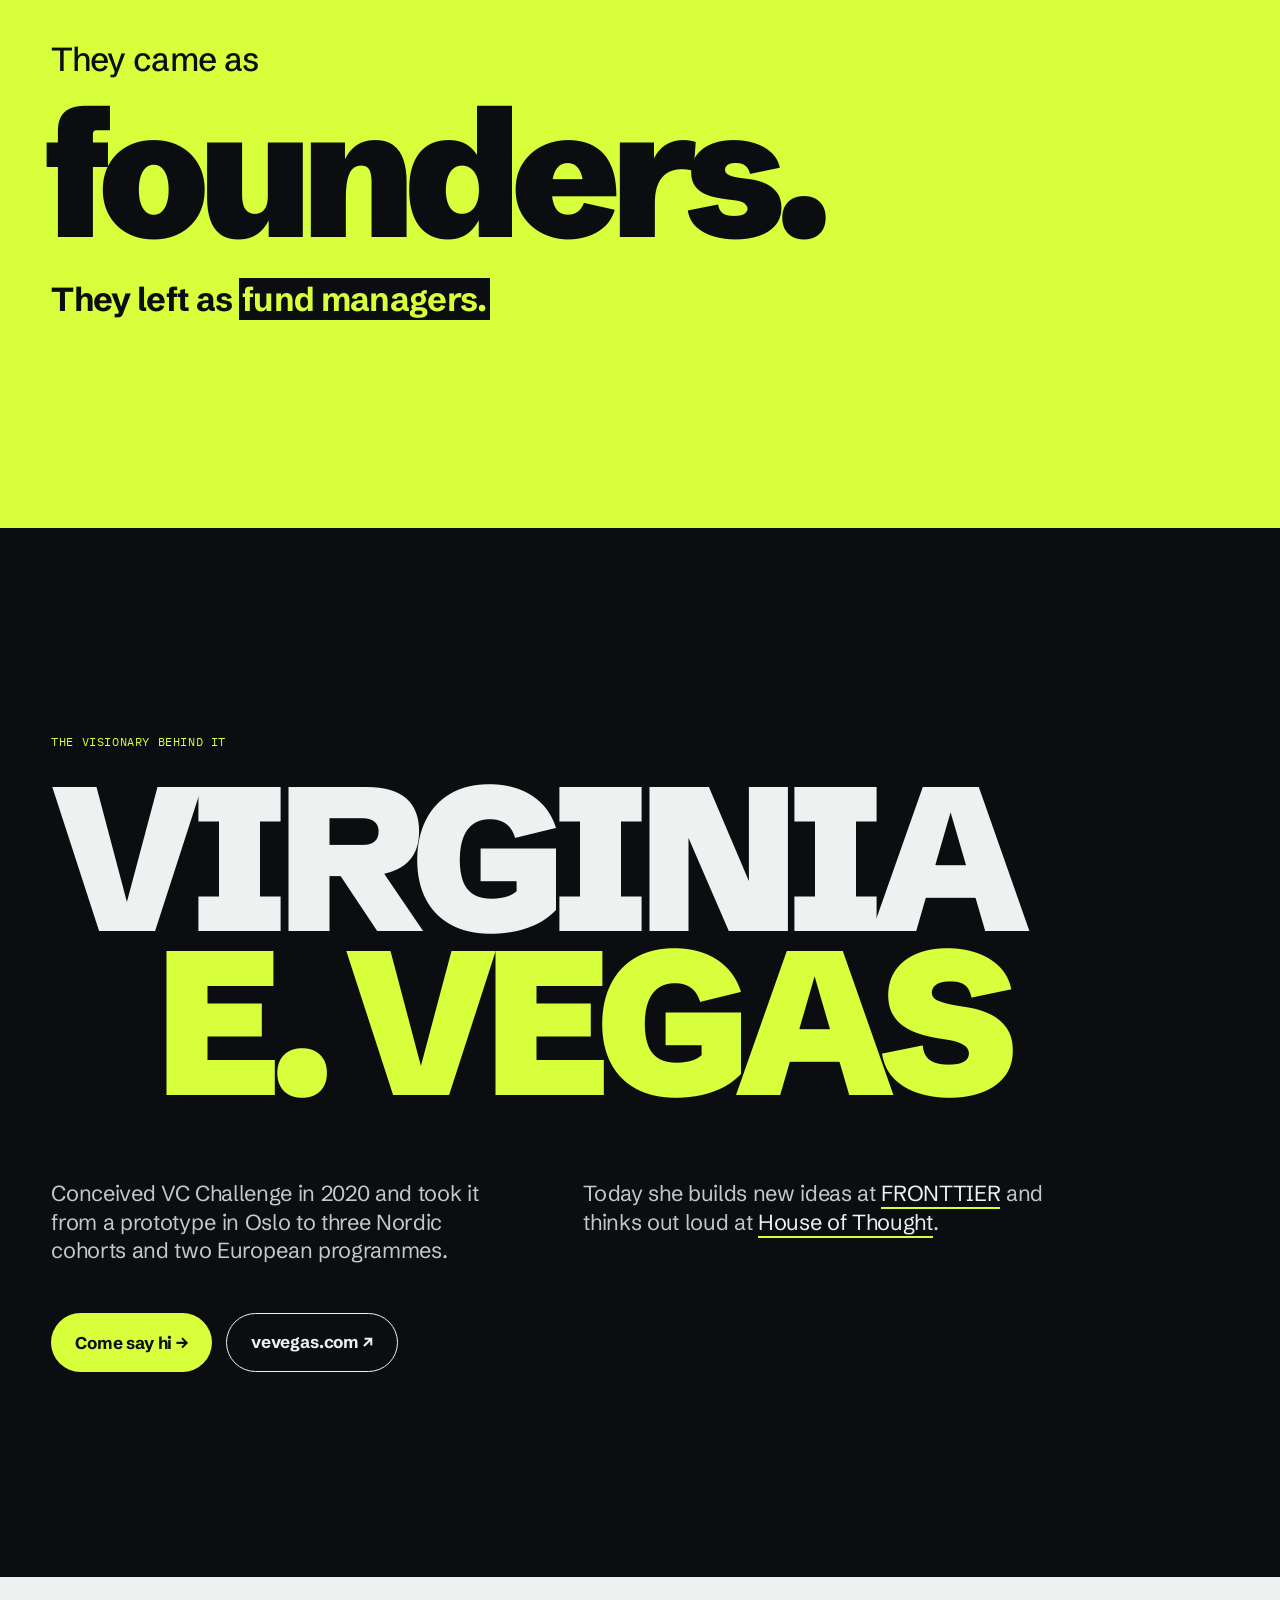
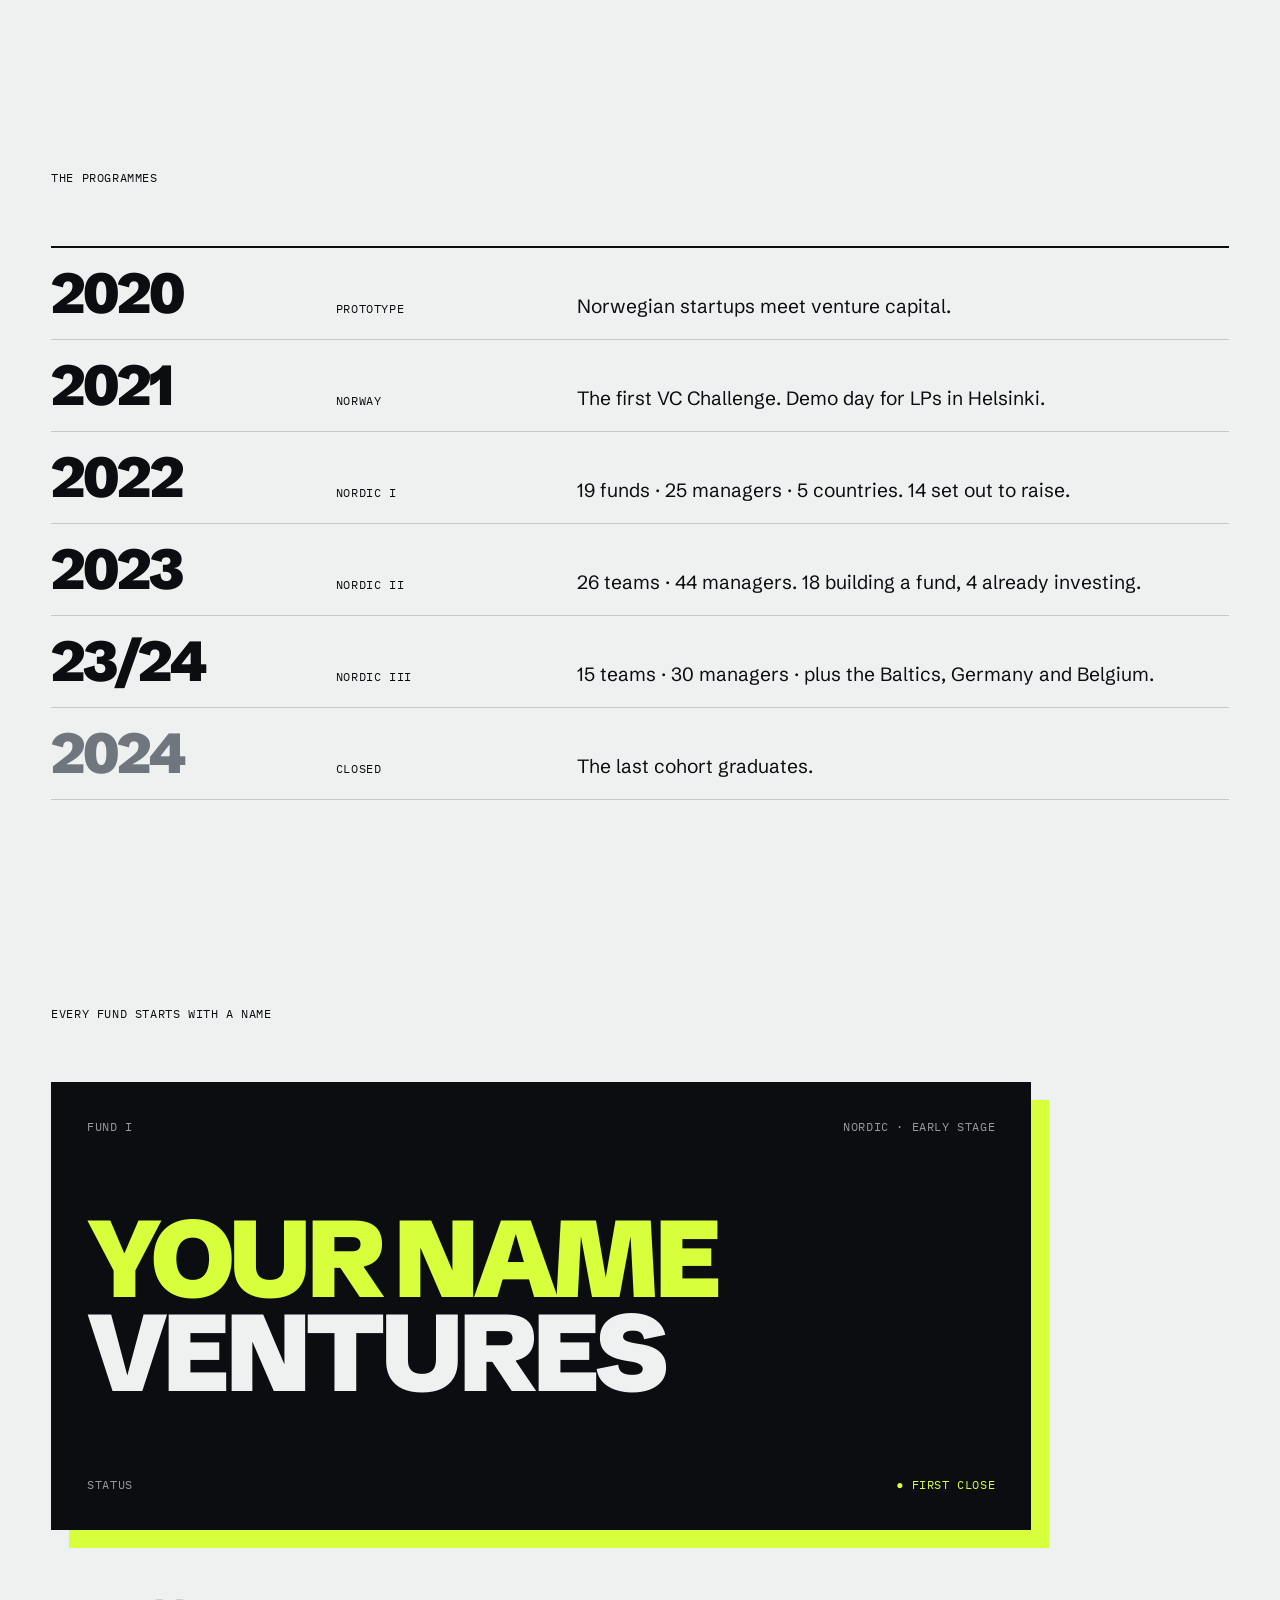
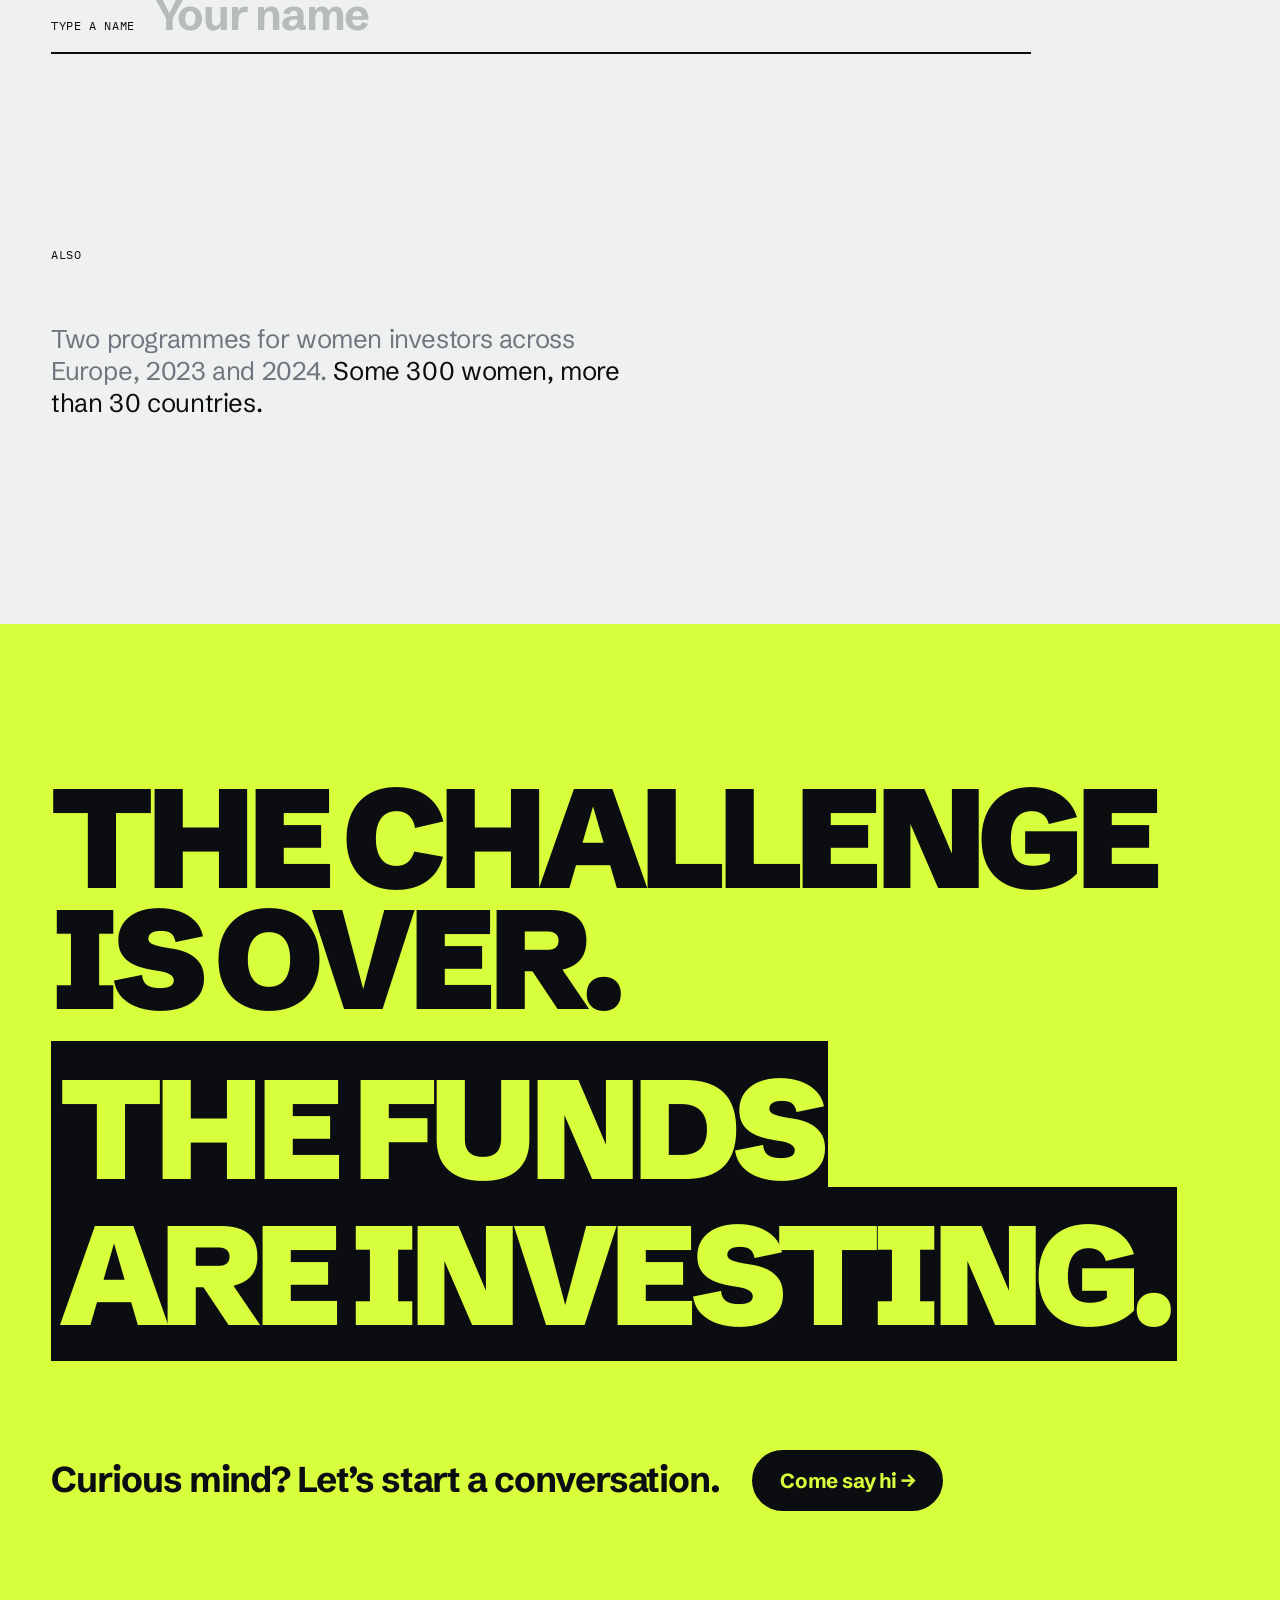
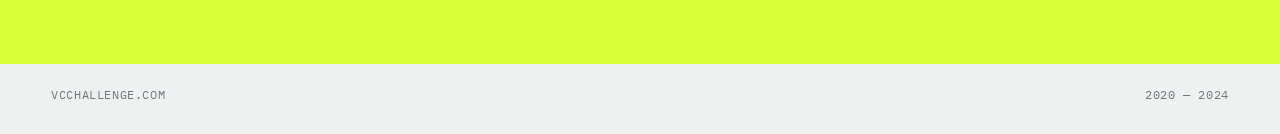
==== commit 6193703d: "Note form: only thank when the message was really delivered, else open email Co-Authored-By: Claude " ====
--- a/index.html
+++ b/index.html
@@ -210,6 +210,6 @@
 
   <div class="cursor" id="cursor" aria-hidden="true"></div>
 
-  <script src="app.js?v=22" defer></script>
+  <script src="app.js?v=23" defer></script>
 </body>
 </html>
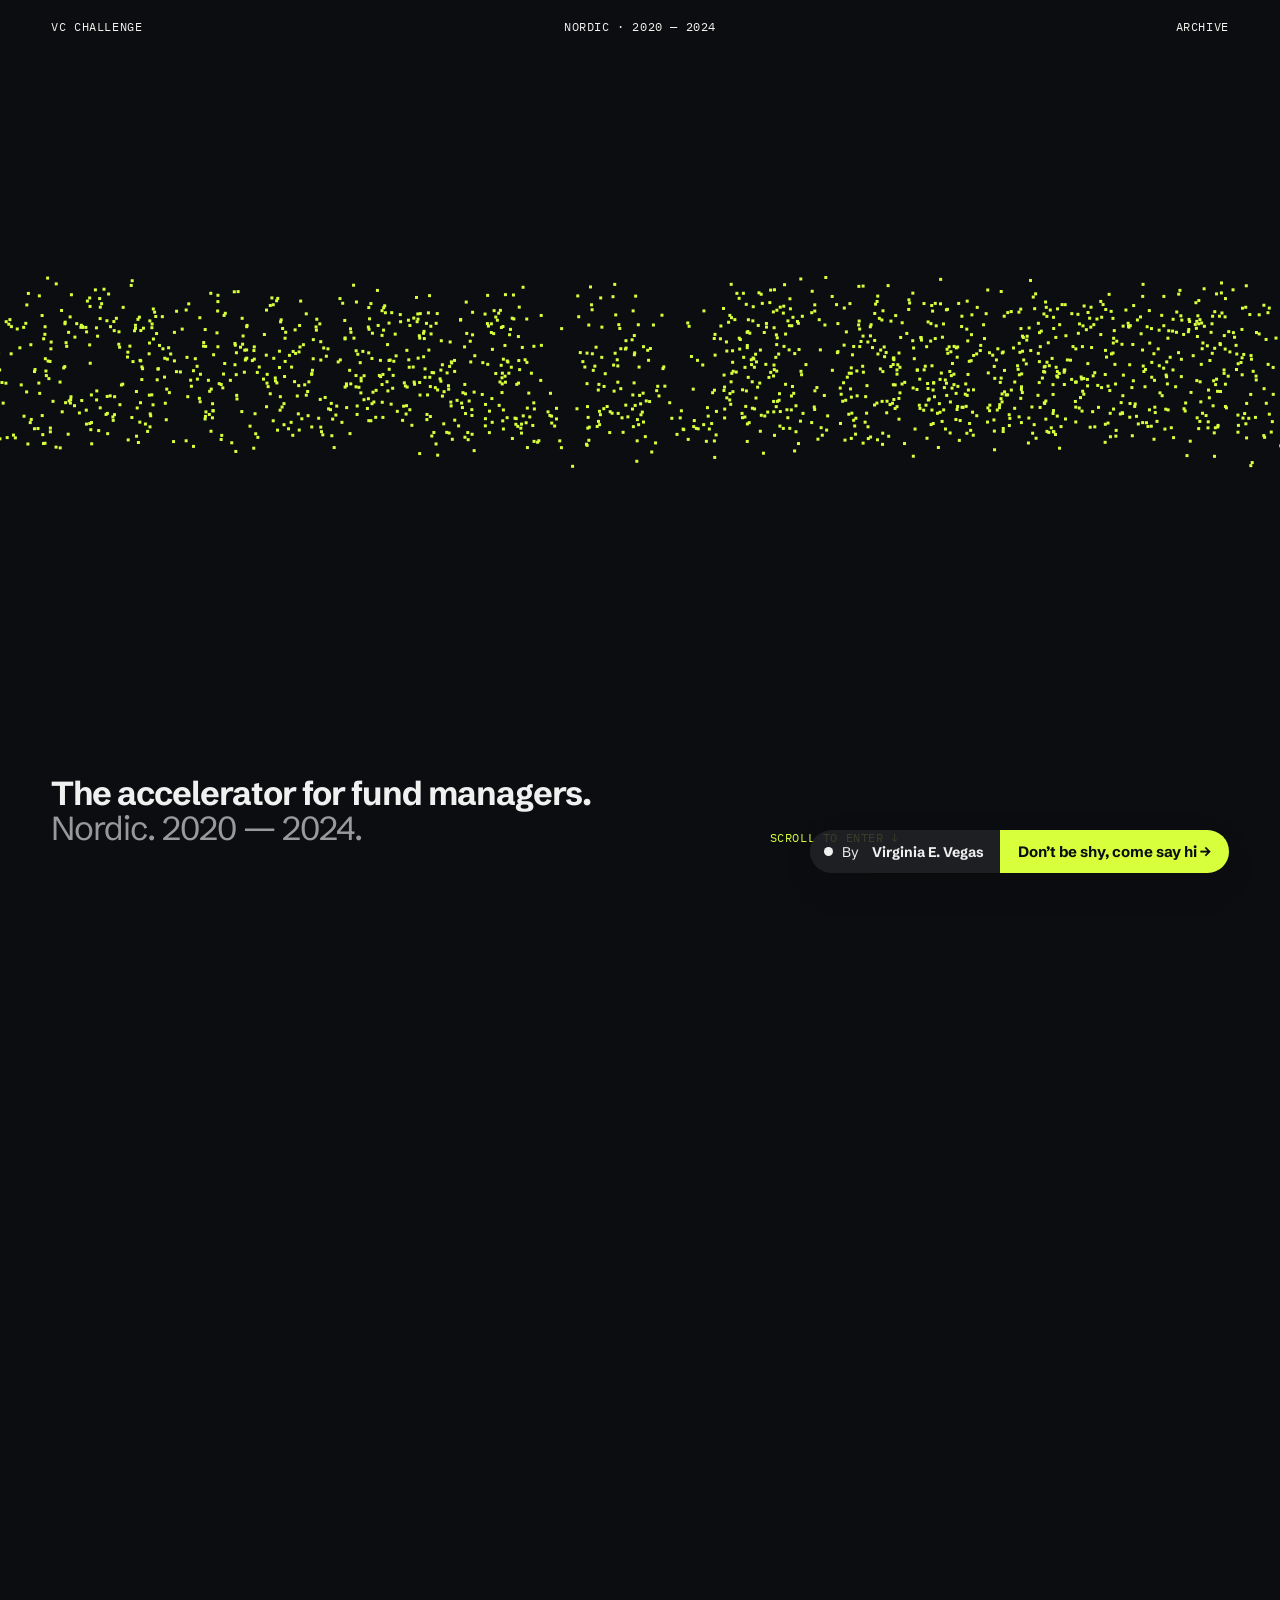
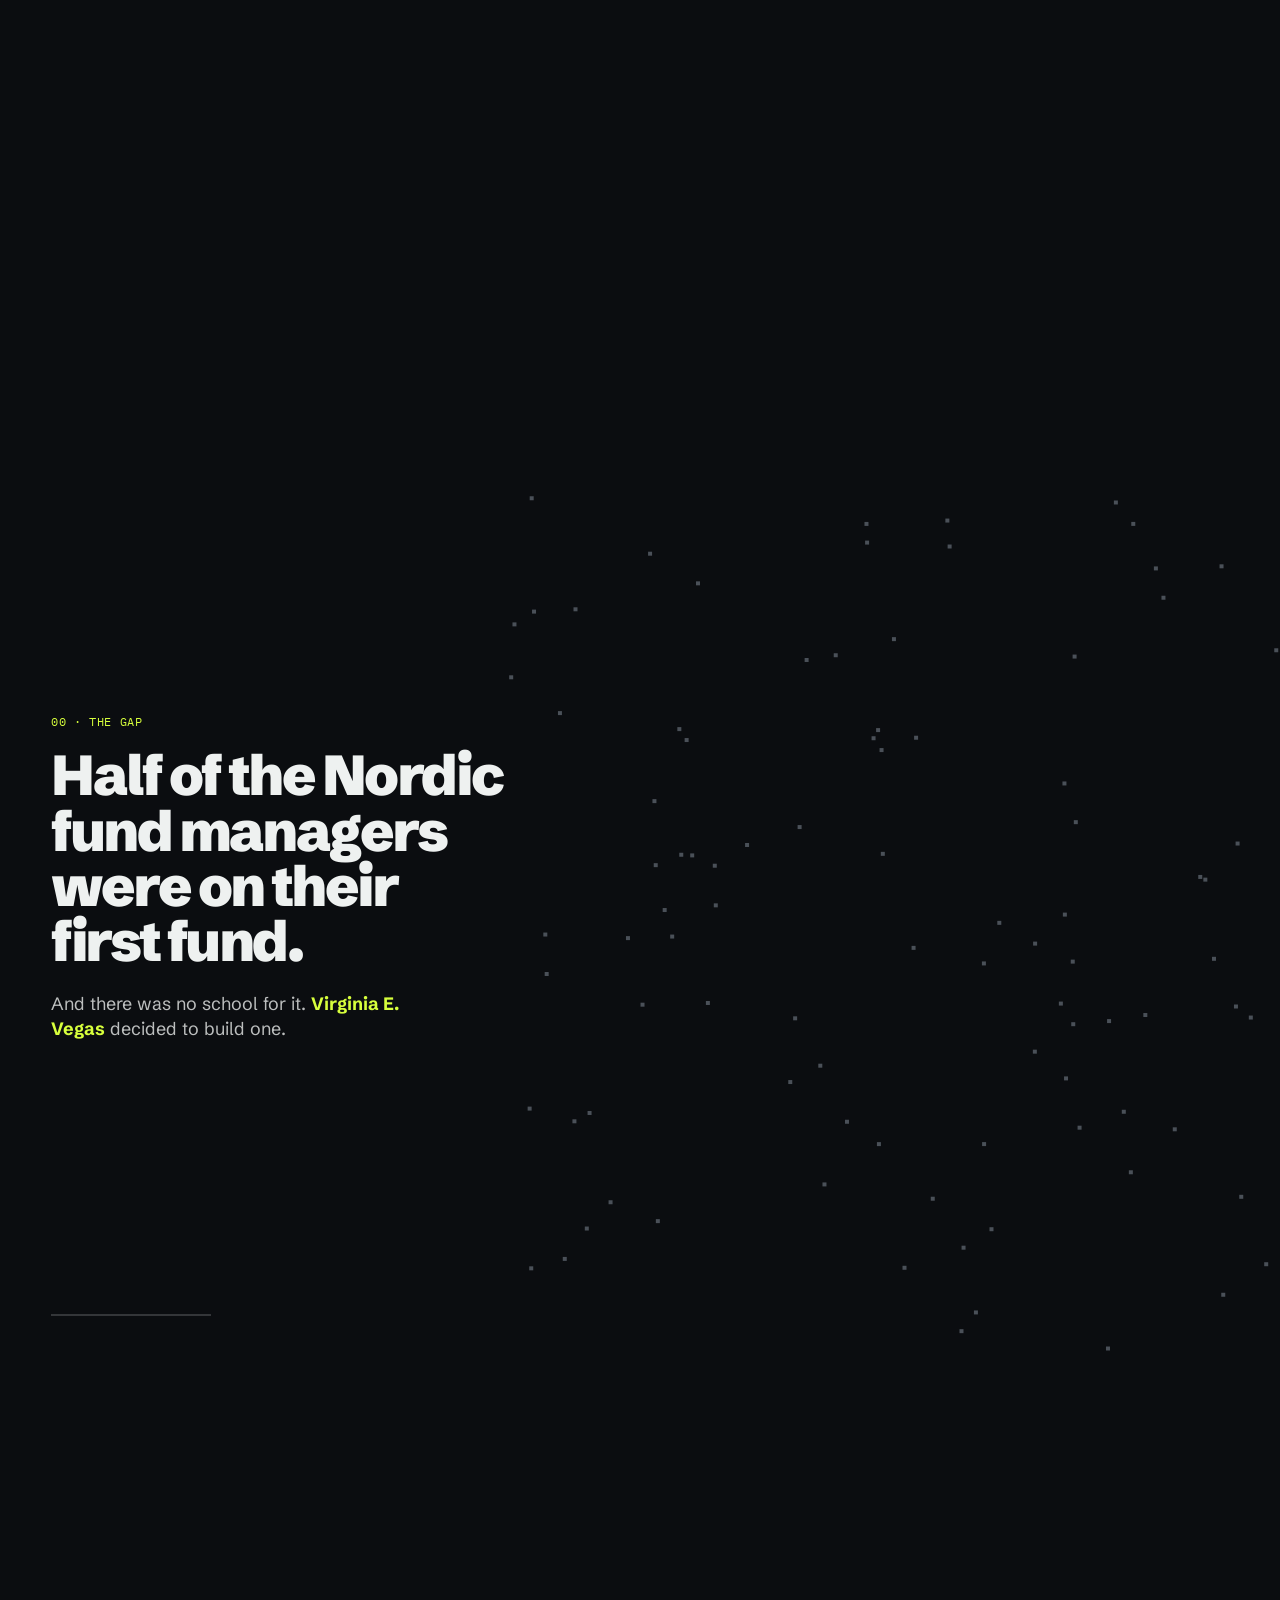
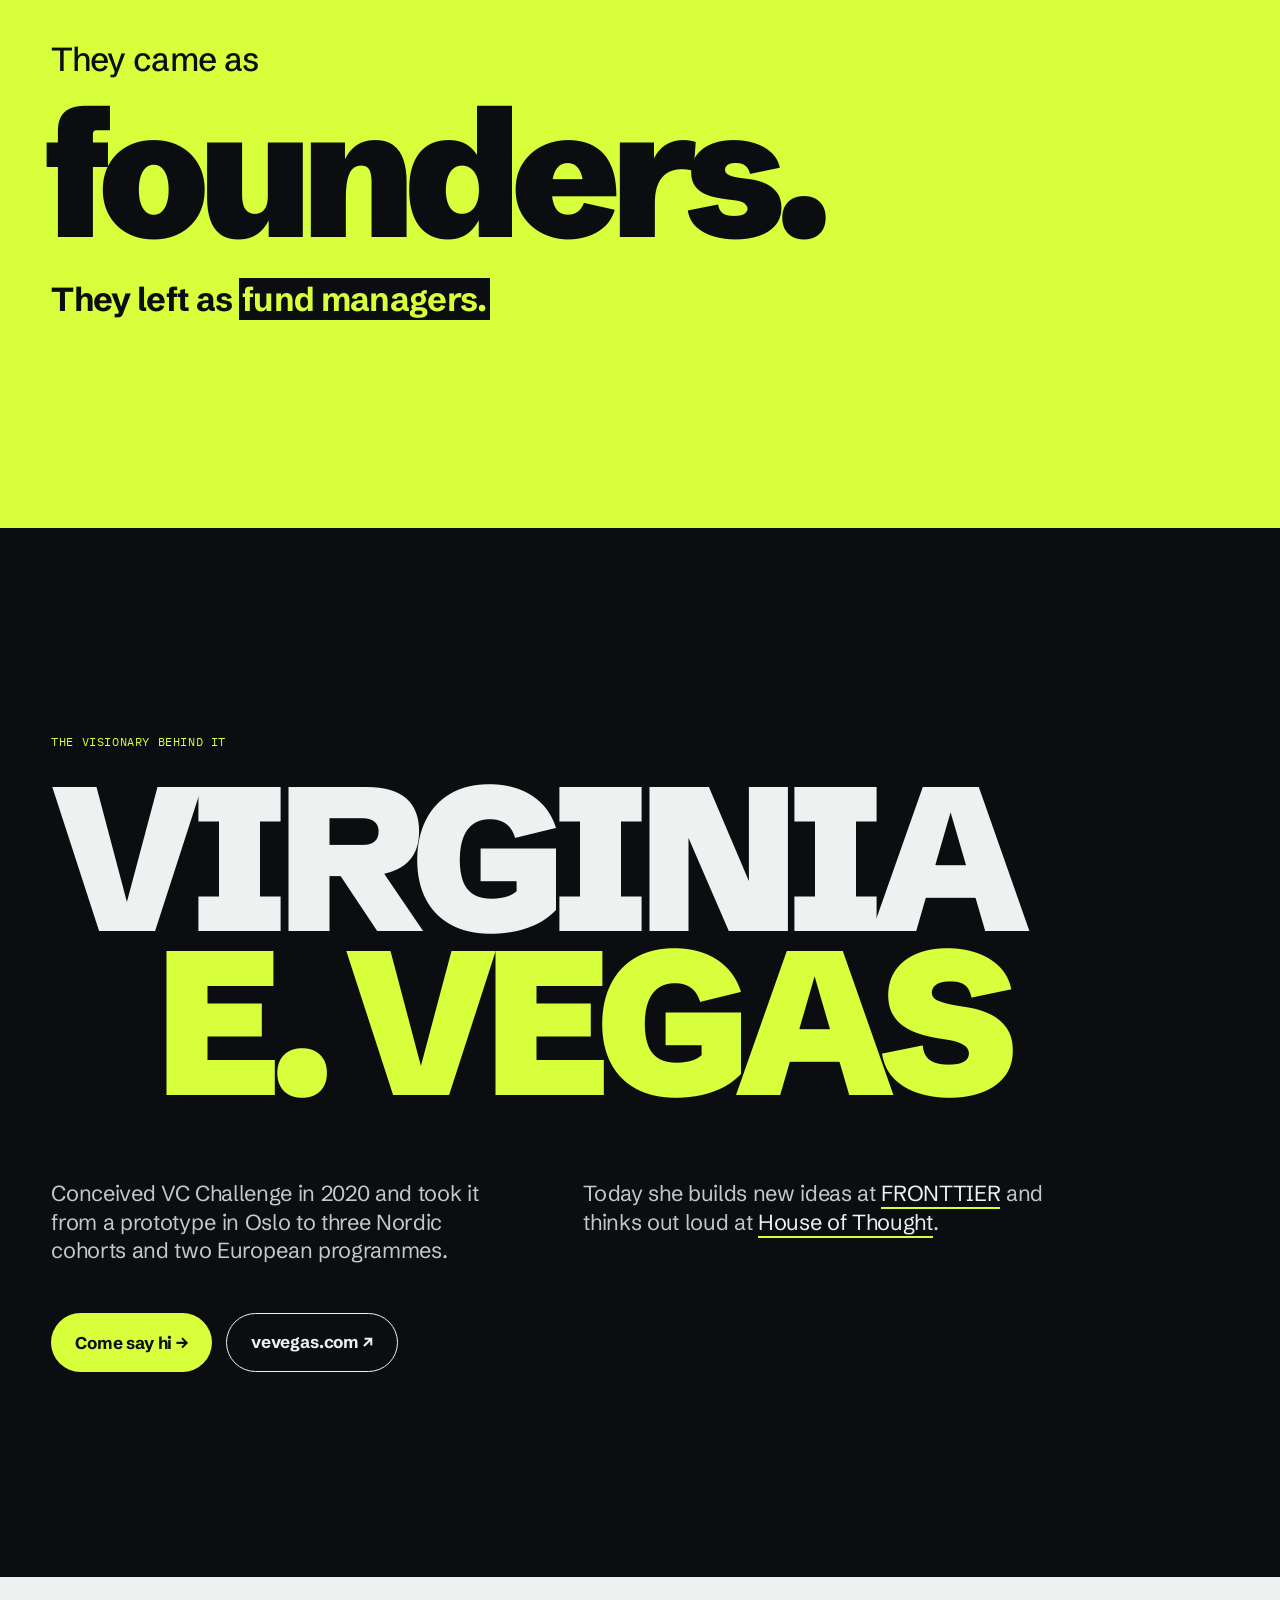
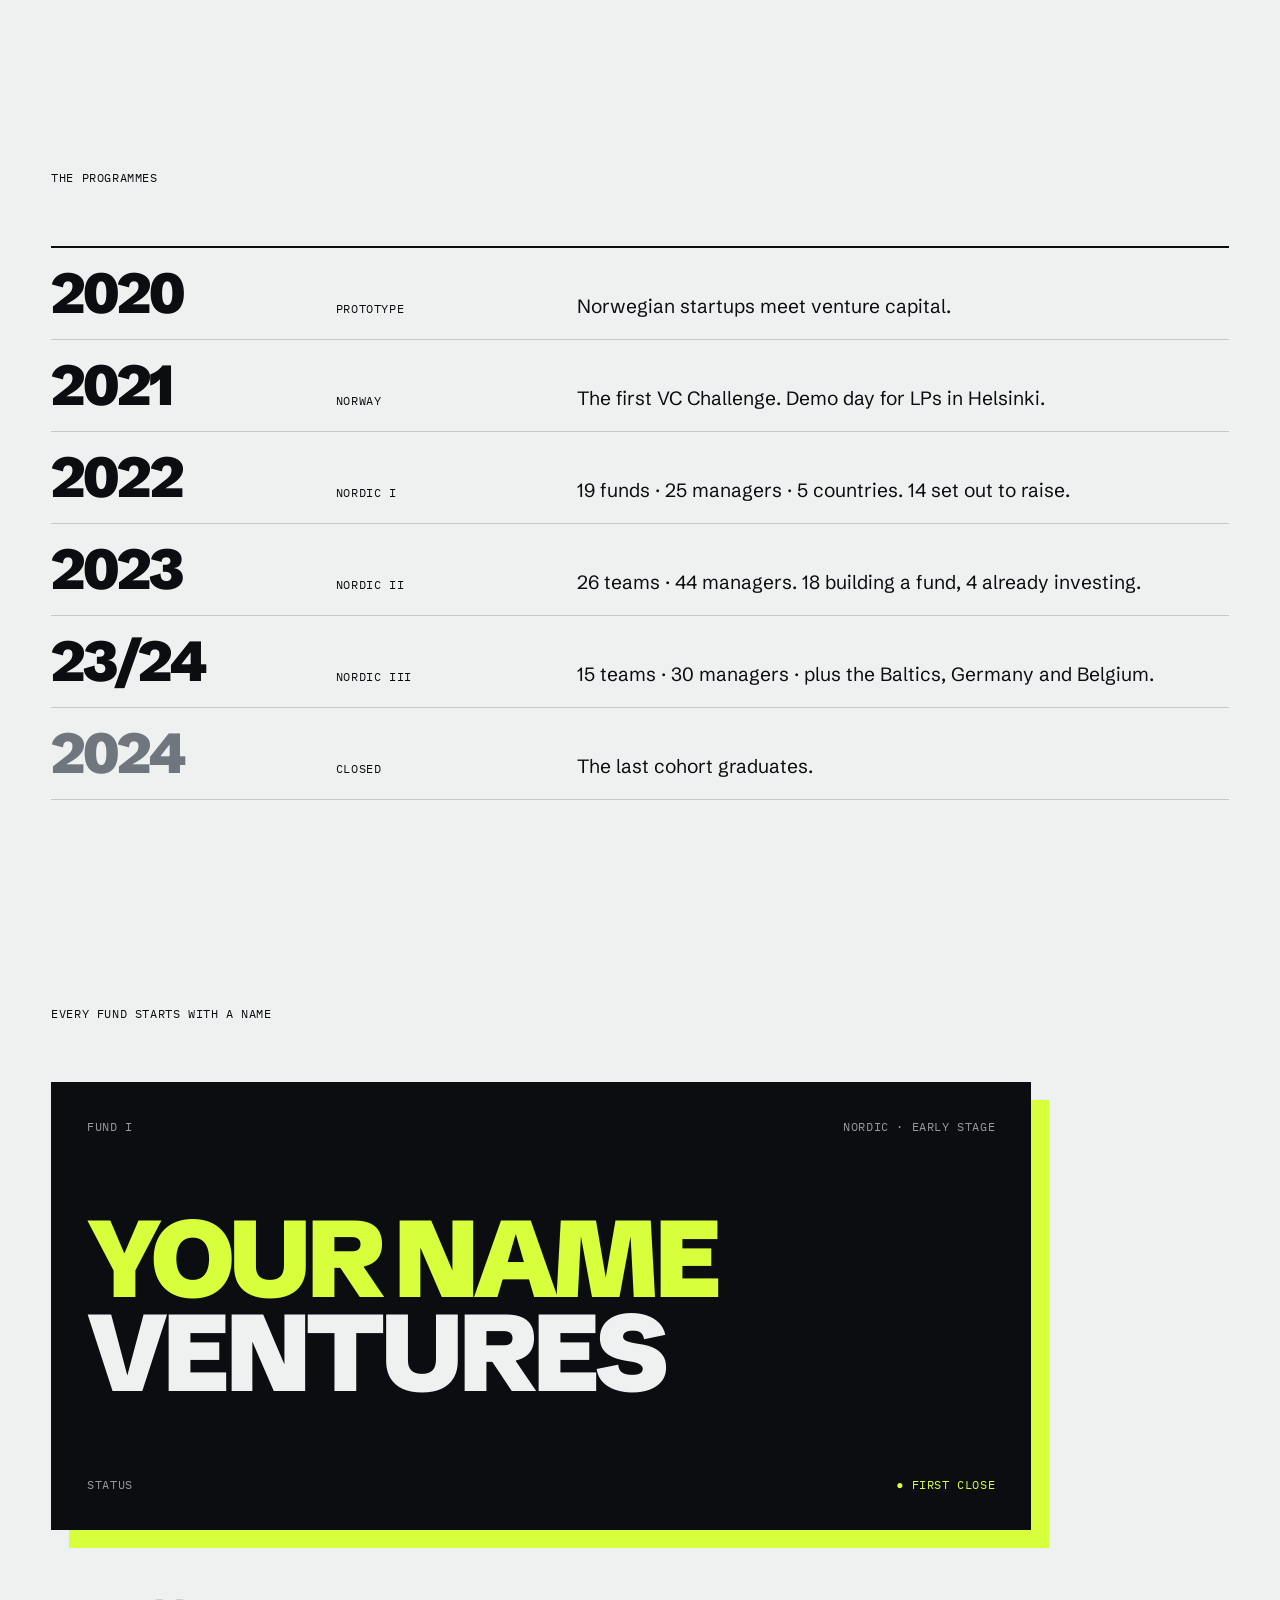
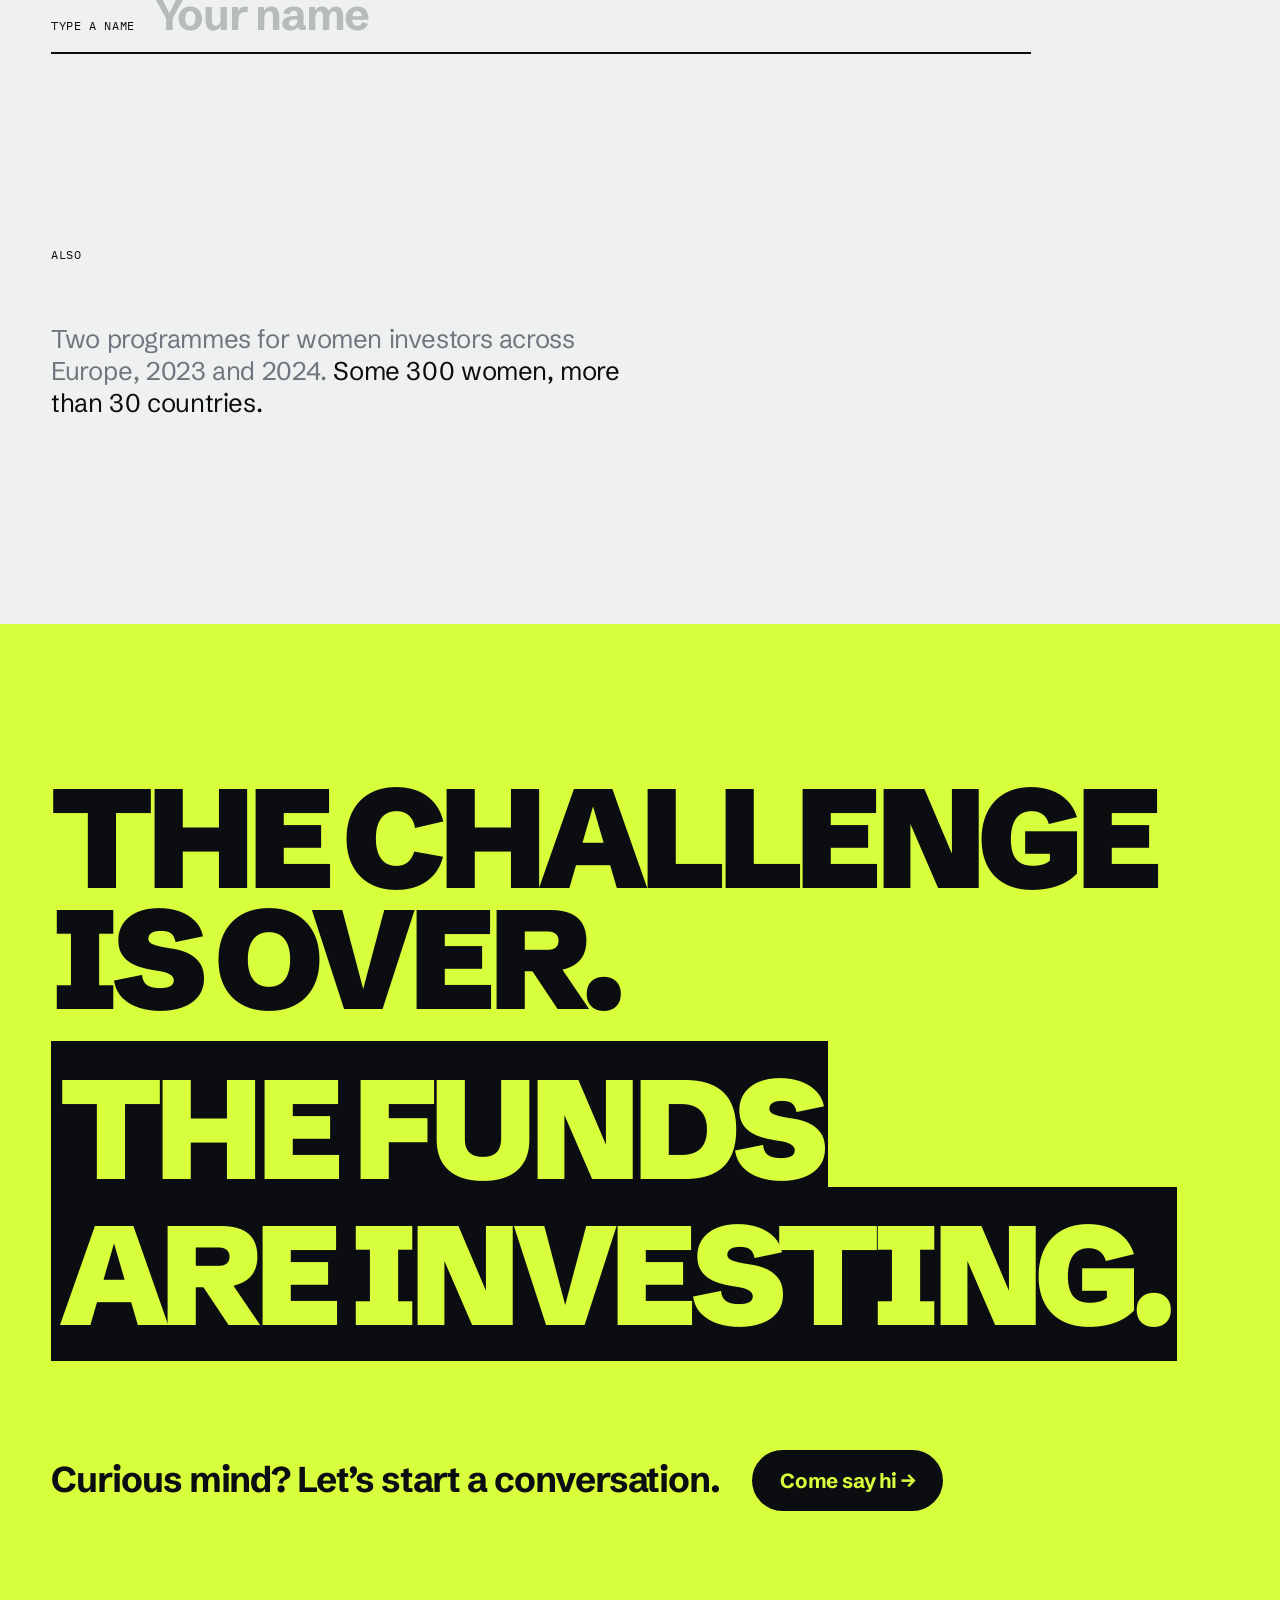
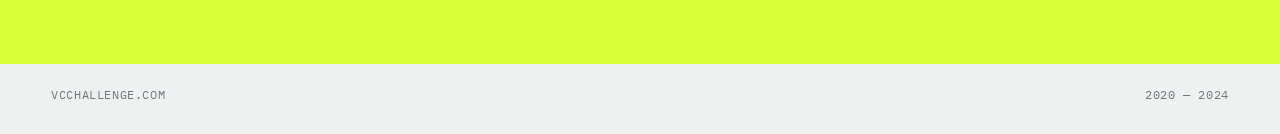
==== commit 66692628: "Call pane: Tuesday and Thursday mornings Co-Authored-By: Claude Opus 5.5 <noreply@anthropic.com> Cla" ====
--- a/index.html
+++ b/index.html
@@ -184,7 +184,7 @@
 
     <div class="hi__pane" data-pane="call">
       <p class="hi__big">30 minutes on Google Meet.</p>
-      <ul class="hi__list"><li>No agenda required</li><li>Ideas, programmes, or anything in between</li><li>Pick a time that suits you, weekdays</li></ul>
+      <ul class="hi__list"><li>No agenda required</li><li>Ideas, programmes, or anything in between</li><li>Tuesdays and Thursdays, late morning (Spain)</li></ul>
       <a class="hi__send" id="callLink" href="https://calendar.google.com/calendar/appointments/schedules/AcZssZ1dE6NxPJ1XK5tI87Nzt3u1fD1dJmy-BuM0MPCEQLm_36YZmyafm0wydS9pkPtjTYMTvCwM5lFx" target="_blank" rel="noopener">See available times <span>→</span></a>
     </div>
 
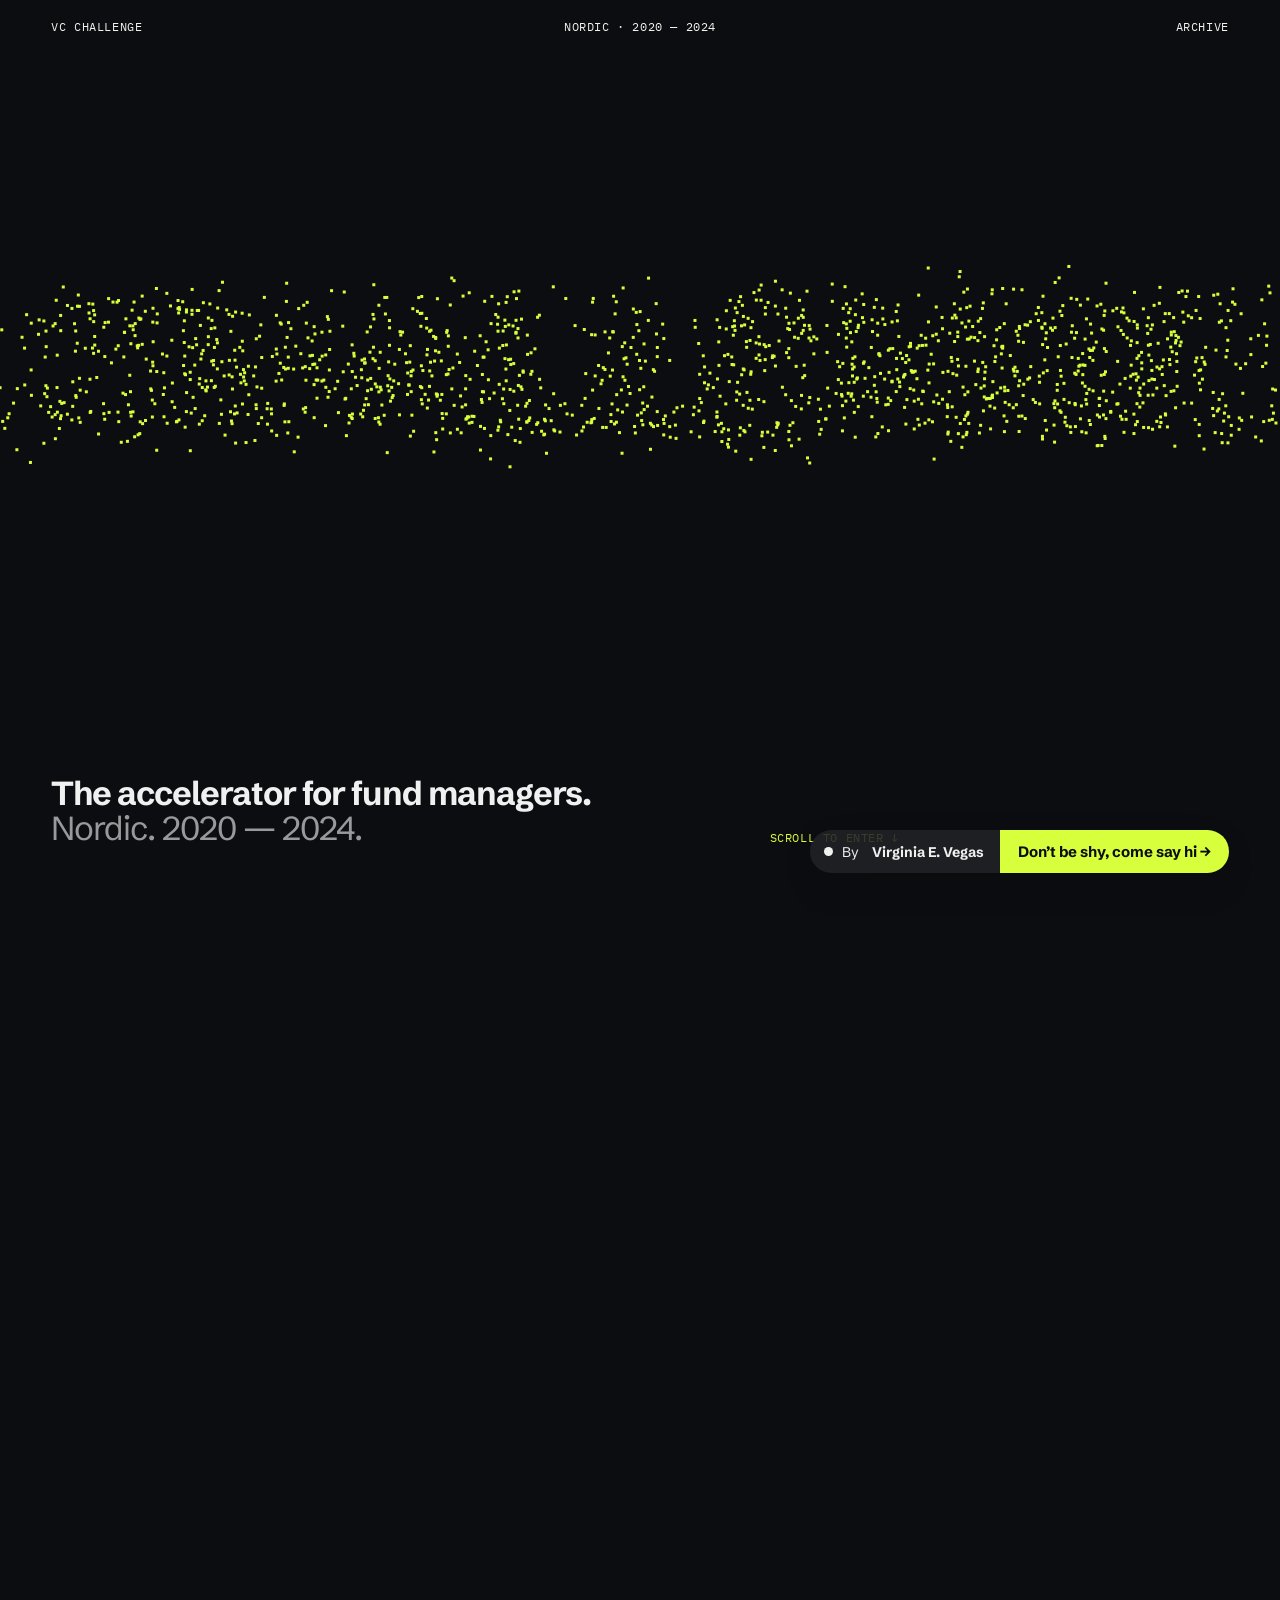
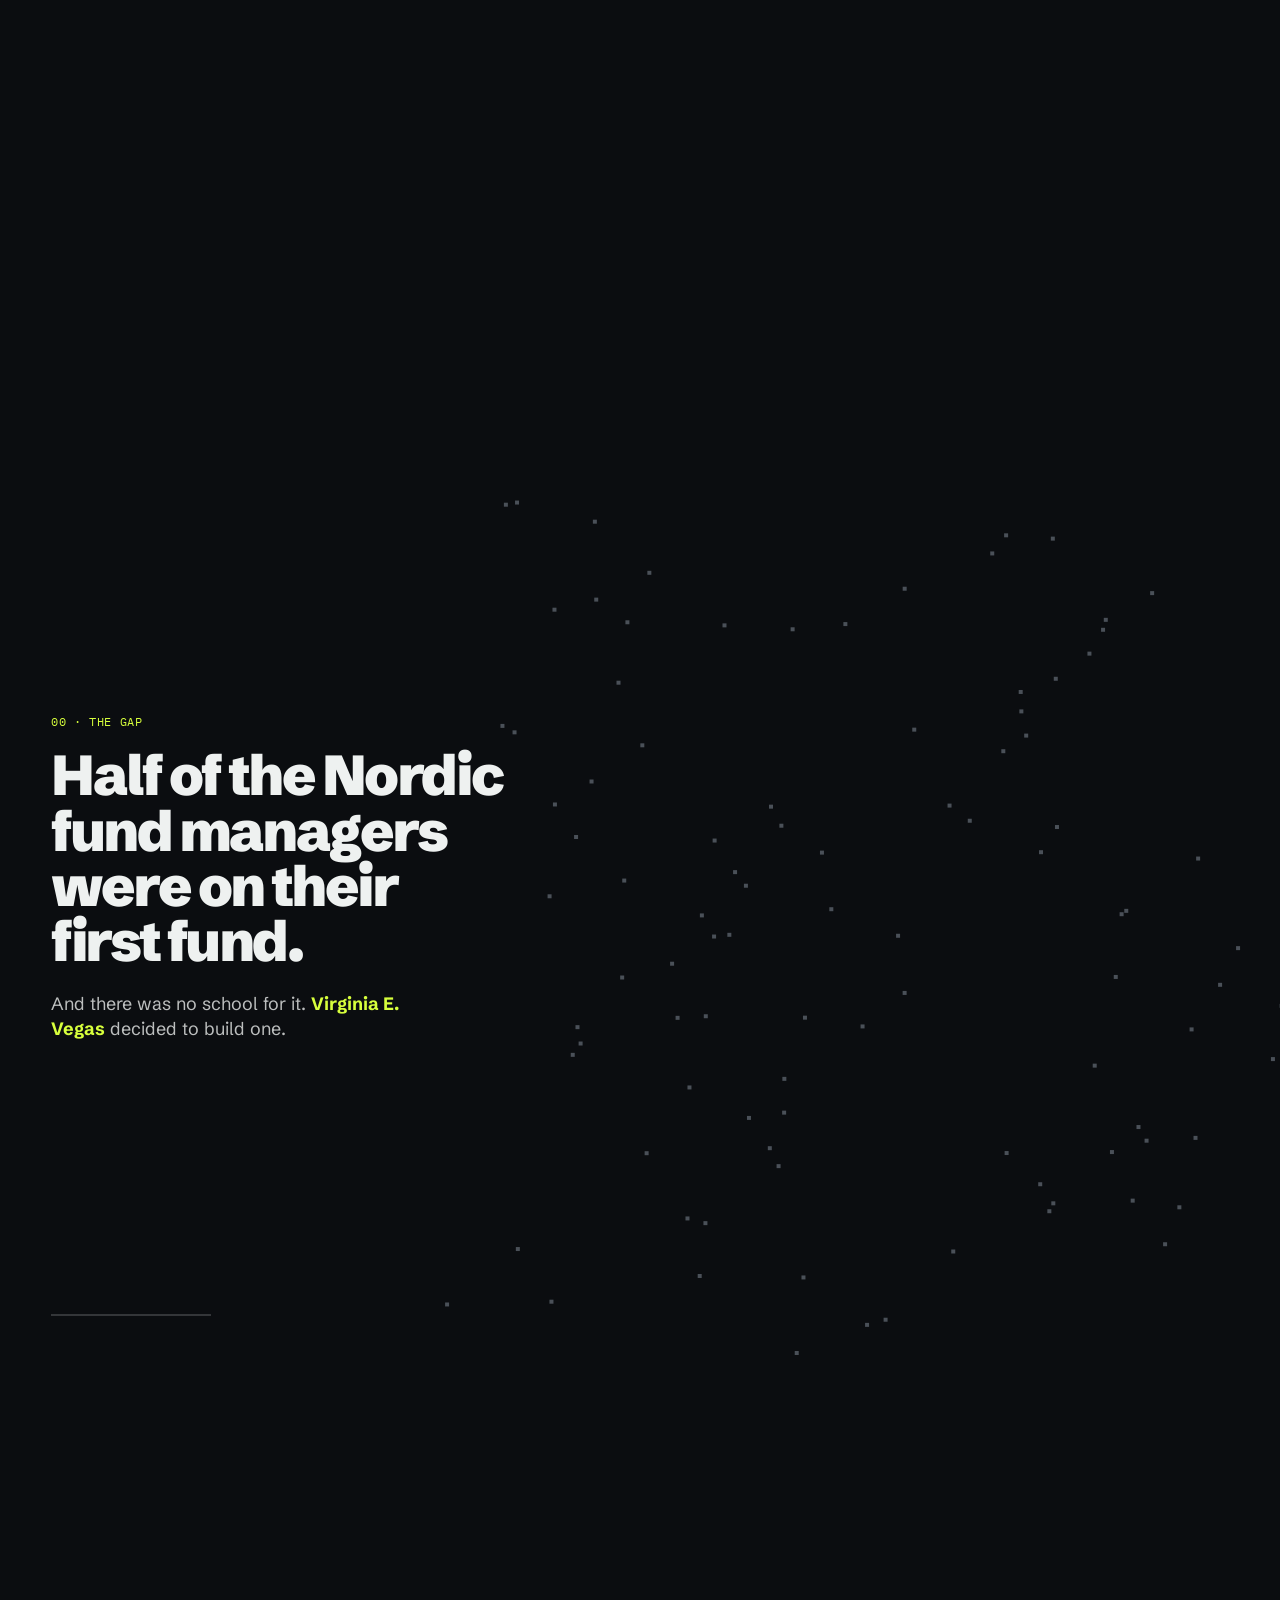
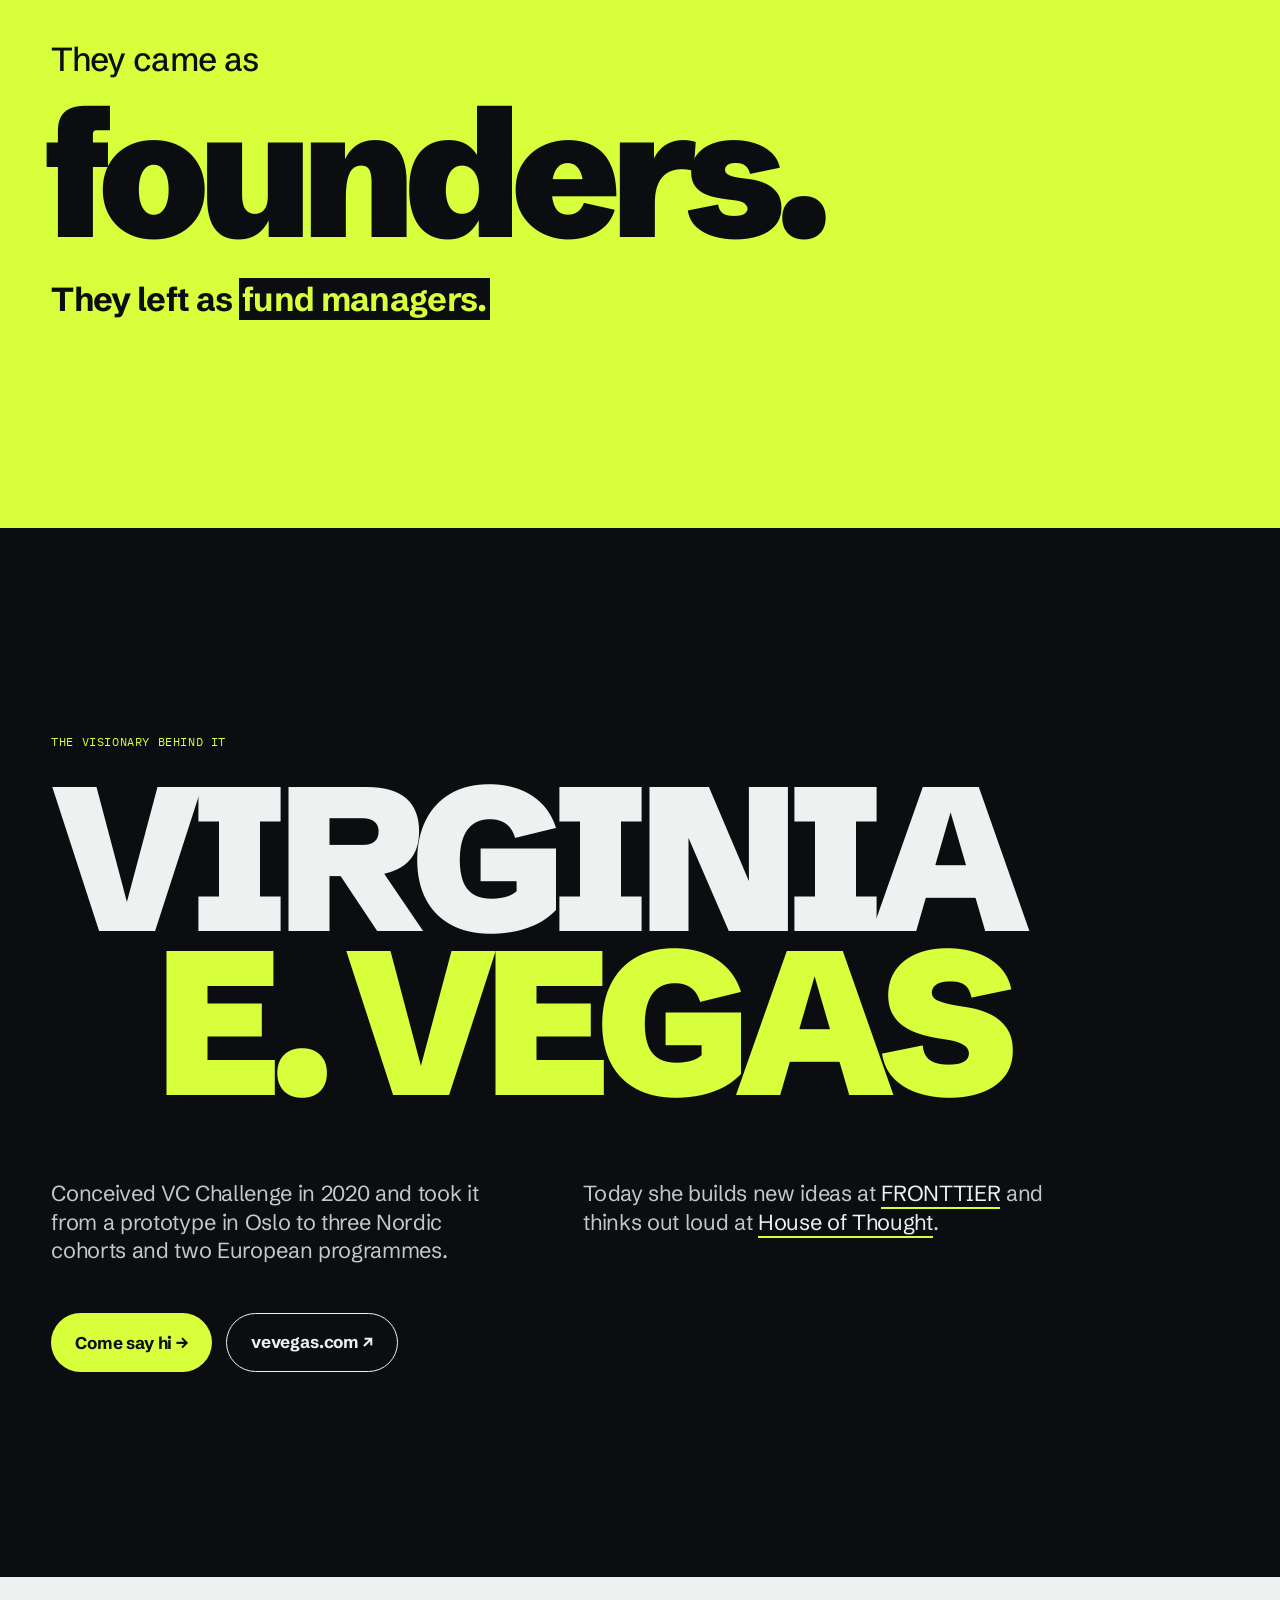
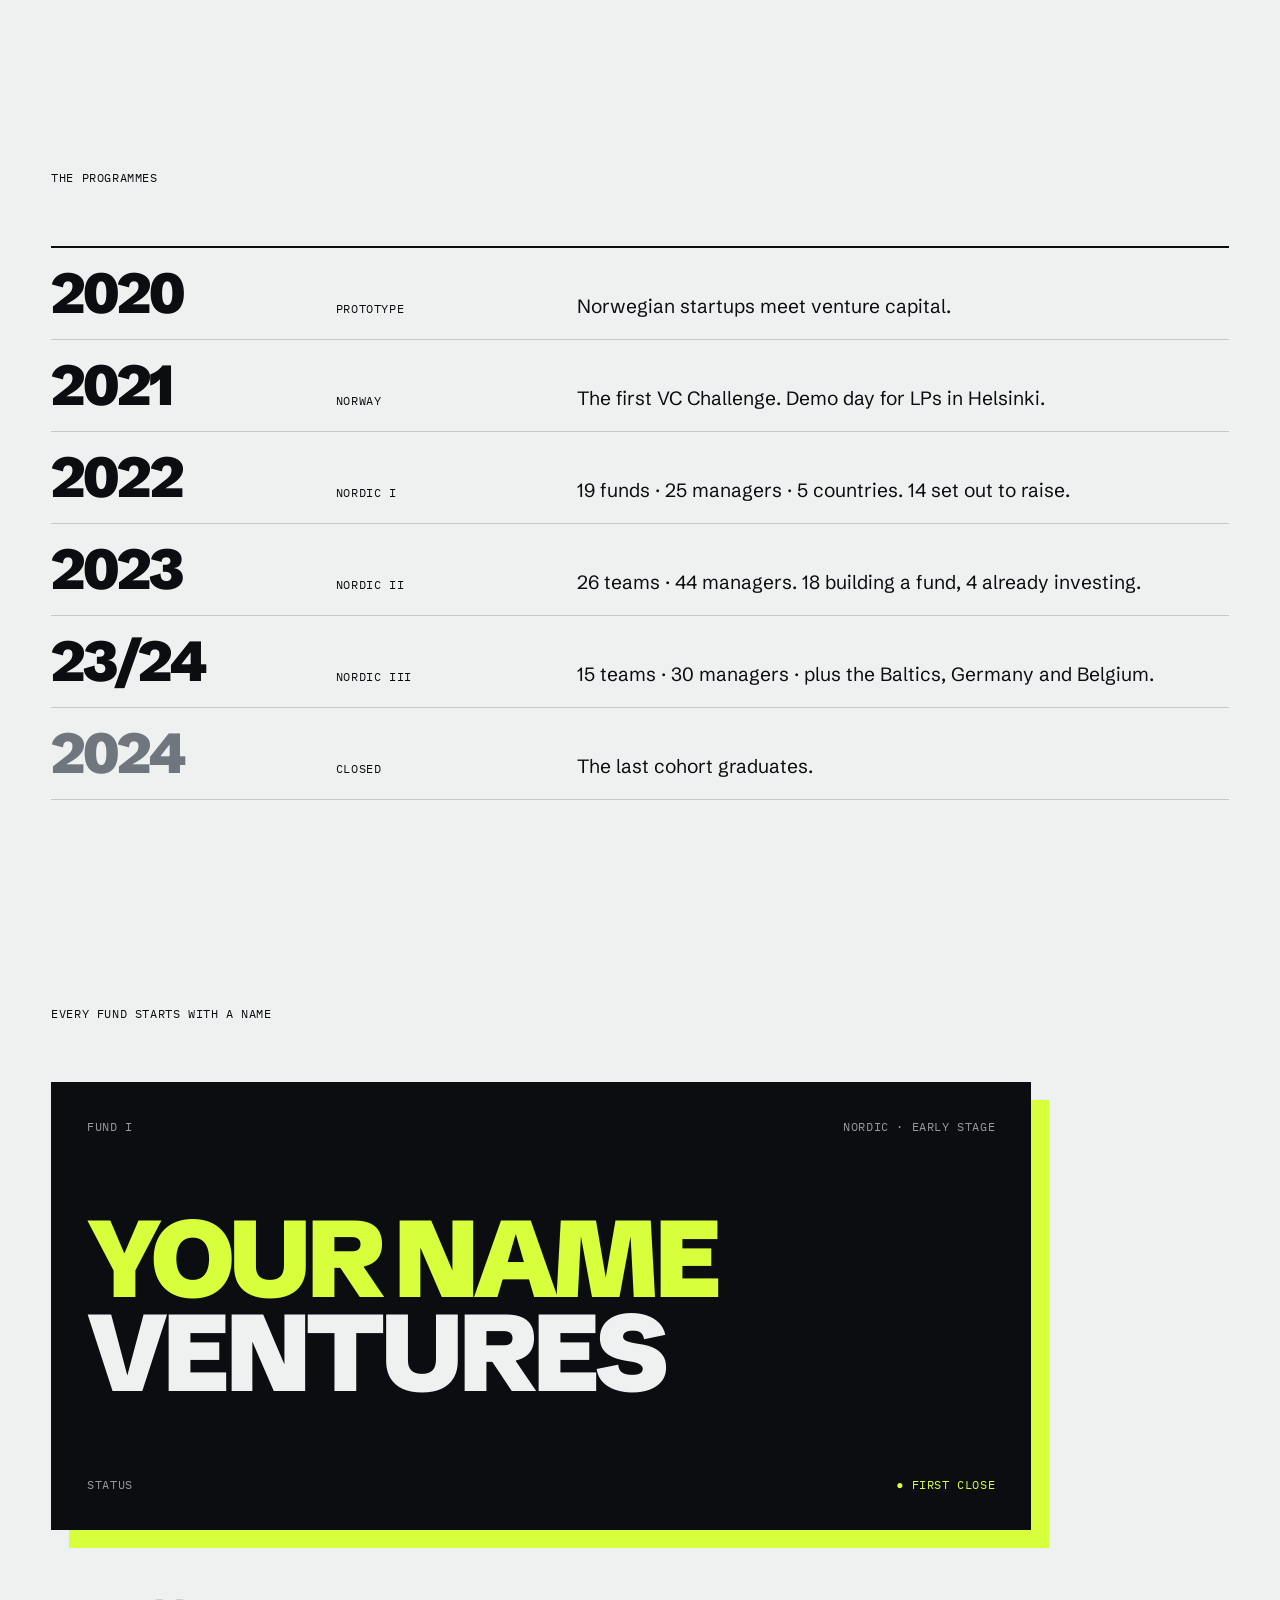
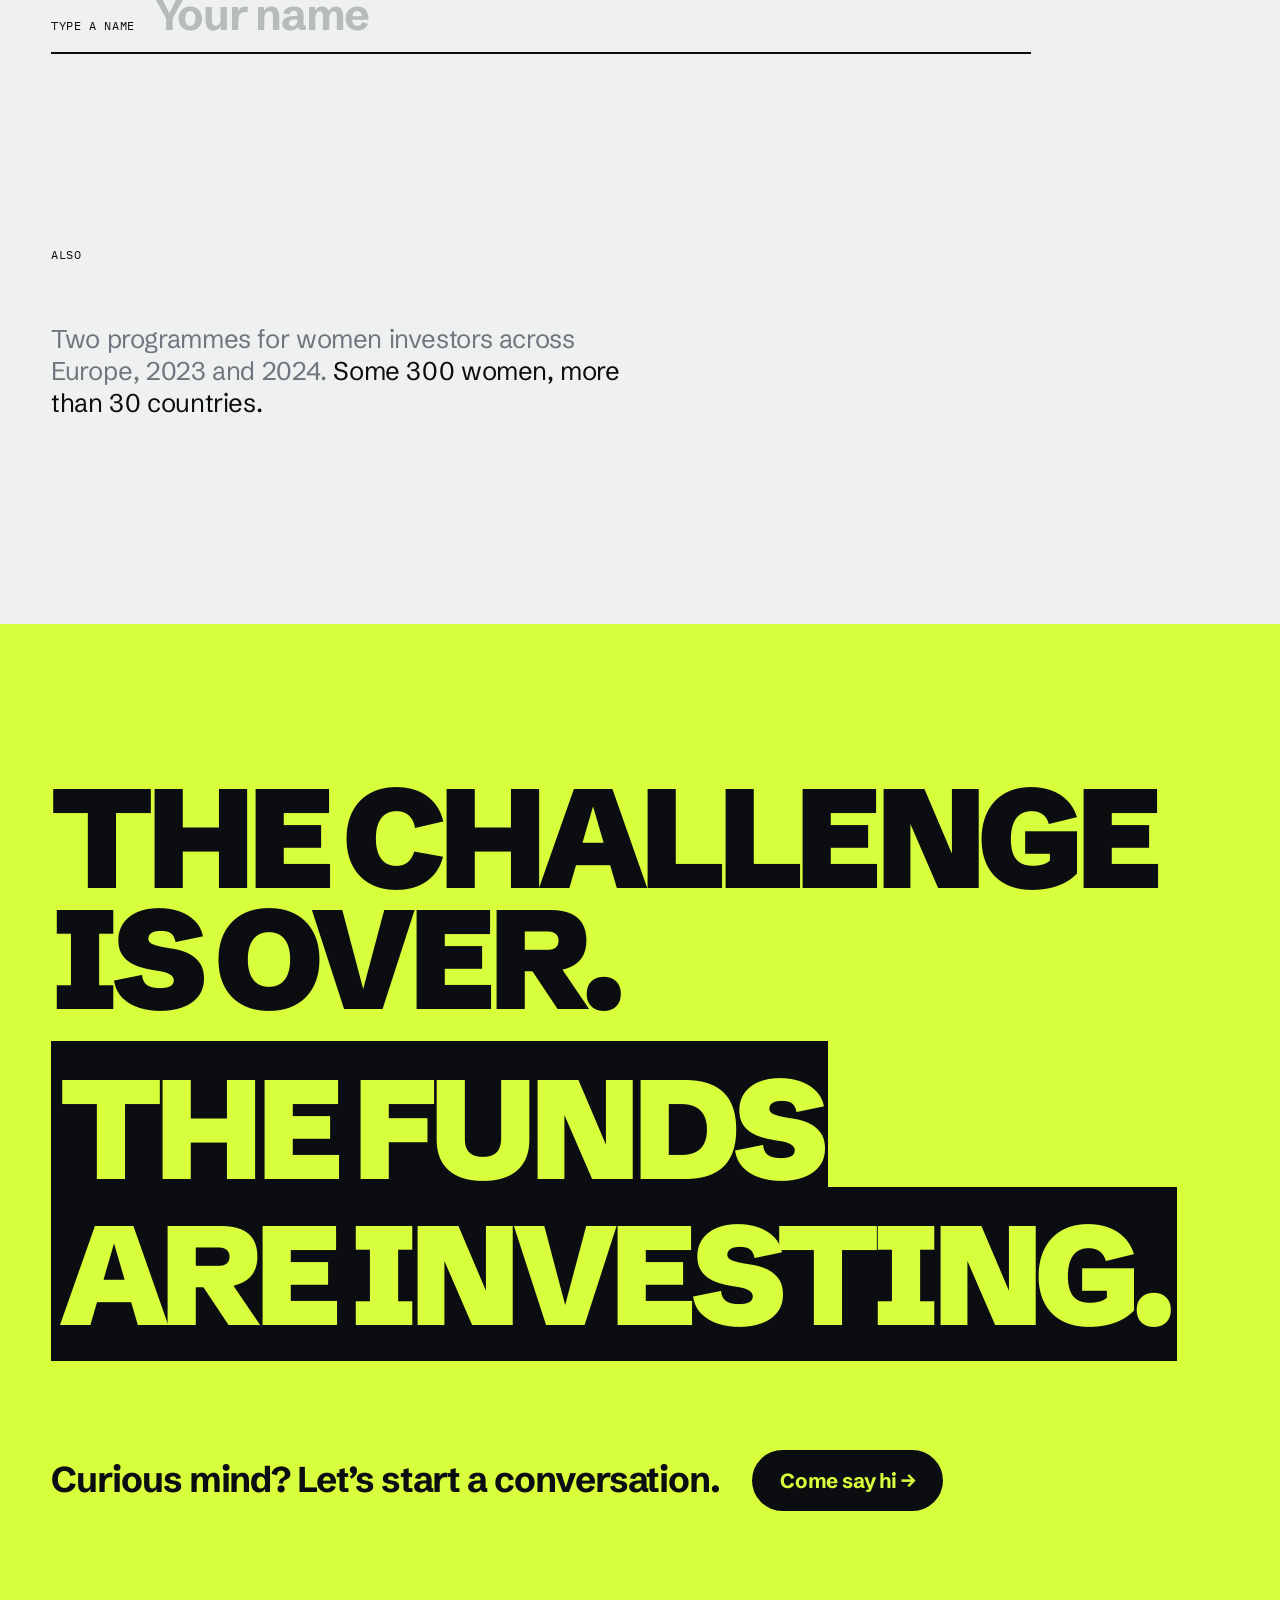
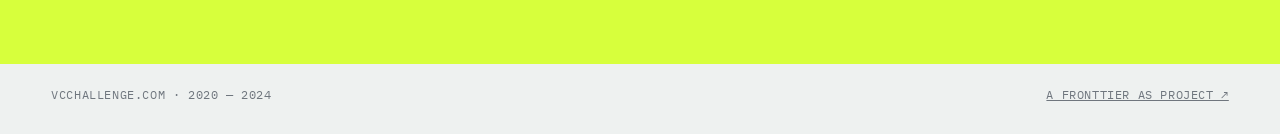
==== commit 1b7c531e: "SEO: metadata, Open Graph card, structured data, sitemap and robots; FRONTTIER AS footer link Co-Aut" ====
--- a/index.html
+++ b/index.html
@@ -4,8 +4,21 @@
   <meta charset="utf-8">
   <meta name="viewport" content="width=device-width, initial-scale=1">
   <title>VC Challenge — by Virginia E. Vegas · The accelerator for fund managers, 2020–2024</title>
-  <meta name="description" content="VC Challenge trained around 100 emerging fund managers across the Nordics, from first idea to Fund I. 2020–2024.">
+  <meta name="description" content="VC Challenge, the Nordic accelerator for emerging venture capital fund managers: around 100 managers in three cohorts across five countries, from first idea to Fund I. 2020–2024, by Virginia E. Vegas.">
   <meta name="theme-color" content="#0b0d10">
+  <link rel="canonical" href="https://vcchallenge.com/">
+  <meta name="author" content="Virginia E. Vegas">
+  <meta property="og:type" content="website">
+  <meta property="og:url" content="https://vcchallenge.com/">
+  <meta property="og:site_name" content="VC Challenge">
+  <meta property="og:title" content="VC Challenge — The accelerator for fund managers">
+  <meta property="og:description" content="Around 100 emerging fund managers across the Nordics, from first idea to Fund I. 2020–2024. By Virginia E. Vegas.">
+  <meta property="og:image" content="https://vcchallenge.com/og.png">
+  <meta property="og:image:width" content="1200"><meta property="og:image:height" content="630">
+  <meta property="og:image:alt" content="VC Challenge — The accelerator for fund managers">
+  <meta name="twitter:card" content="summary_large_image">
+  <meta name="twitter:image" content="https://vcchallenge.com/og.png">
+  <script type="application/ld+json">{"@context": "https://schema.org", "@graph": [{"@type": "Organization", "@id": "https://fronttier.io/#org", "name": "FRONTTIER AS", "legalName": "FRONTTIER AS", "url": "https://fronttier.io/", "email": "admin@fronttier.io", "logo": "https://fronttier.io/favicon.svg", "address": {"@type": "PostalAddress", "addressLocality": "Oslo", "addressCountry": "NO"}, "founder": {"@id": "https://vevegas.com/#virginia"}}, {"@type": "Person", "@id": "https://vevegas.com/#virginia", "name": "Virginia E. Vegas", "alternateName": "VE VEGAS", "url": "https://vevegas.com/", "worksFor": {"@id": "https://fronttier.io/#org"}}, {"@type": "WebSite", "@id": "https://vcchallenge.com/#site", "url": "https://vcchallenge.com/", "name": "VC Challenge", "inLanguage": "en", "creator": {"@id": "https://vevegas.com/#virginia"}, "publisher": {"@id": "https://fronttier.io/#org"}}, {"@type": "EducationalOccupationalProgram", "name": "VC Challenge", "url": "https://vcchallenge.com/", "description": "An accelerator for emerging venture capital fund managers in the Nordics, from first idea to Fund I. Around 100 managers across three Nordic cohorts, 2020–2024.", "startDate": "2020", "endDate": "2024", "provider": {"@type": "Organization", "name": "VC Challenge", "founder": {"@id": "https://vevegas.com/#virginia"}}, "occupationalCategory": "Venture capital fund manager", "areaServed": ["Norway", "Sweden", "Denmark", "Finland", "Iceland"]}]}</script>
   <link rel="icon" href="favicon.svg" type="image/svg+xml">
   <link rel="preconnect" href="https://fonts.googleapis.com">
   <link rel="preconnect" href="https://fonts.gstatic.com" crossorigin>
@@ -145,8 +158,8 @@
   </section>
 
   <footer class="foot wrap mono">
-    <span>vcchallenge.com</span>
-    <span>2020 — 2024</span>
+    <span>vcchallenge.com · 2020 — 2024</span>
+    <a class="foot__org" href="https://fronttier.io">A FRONTTIER AS project ↗</a>
   </footer>
 
   <button class="dock" id="dock" data-theme="ink" type="button" data-hi aria-haspopup="dialog">
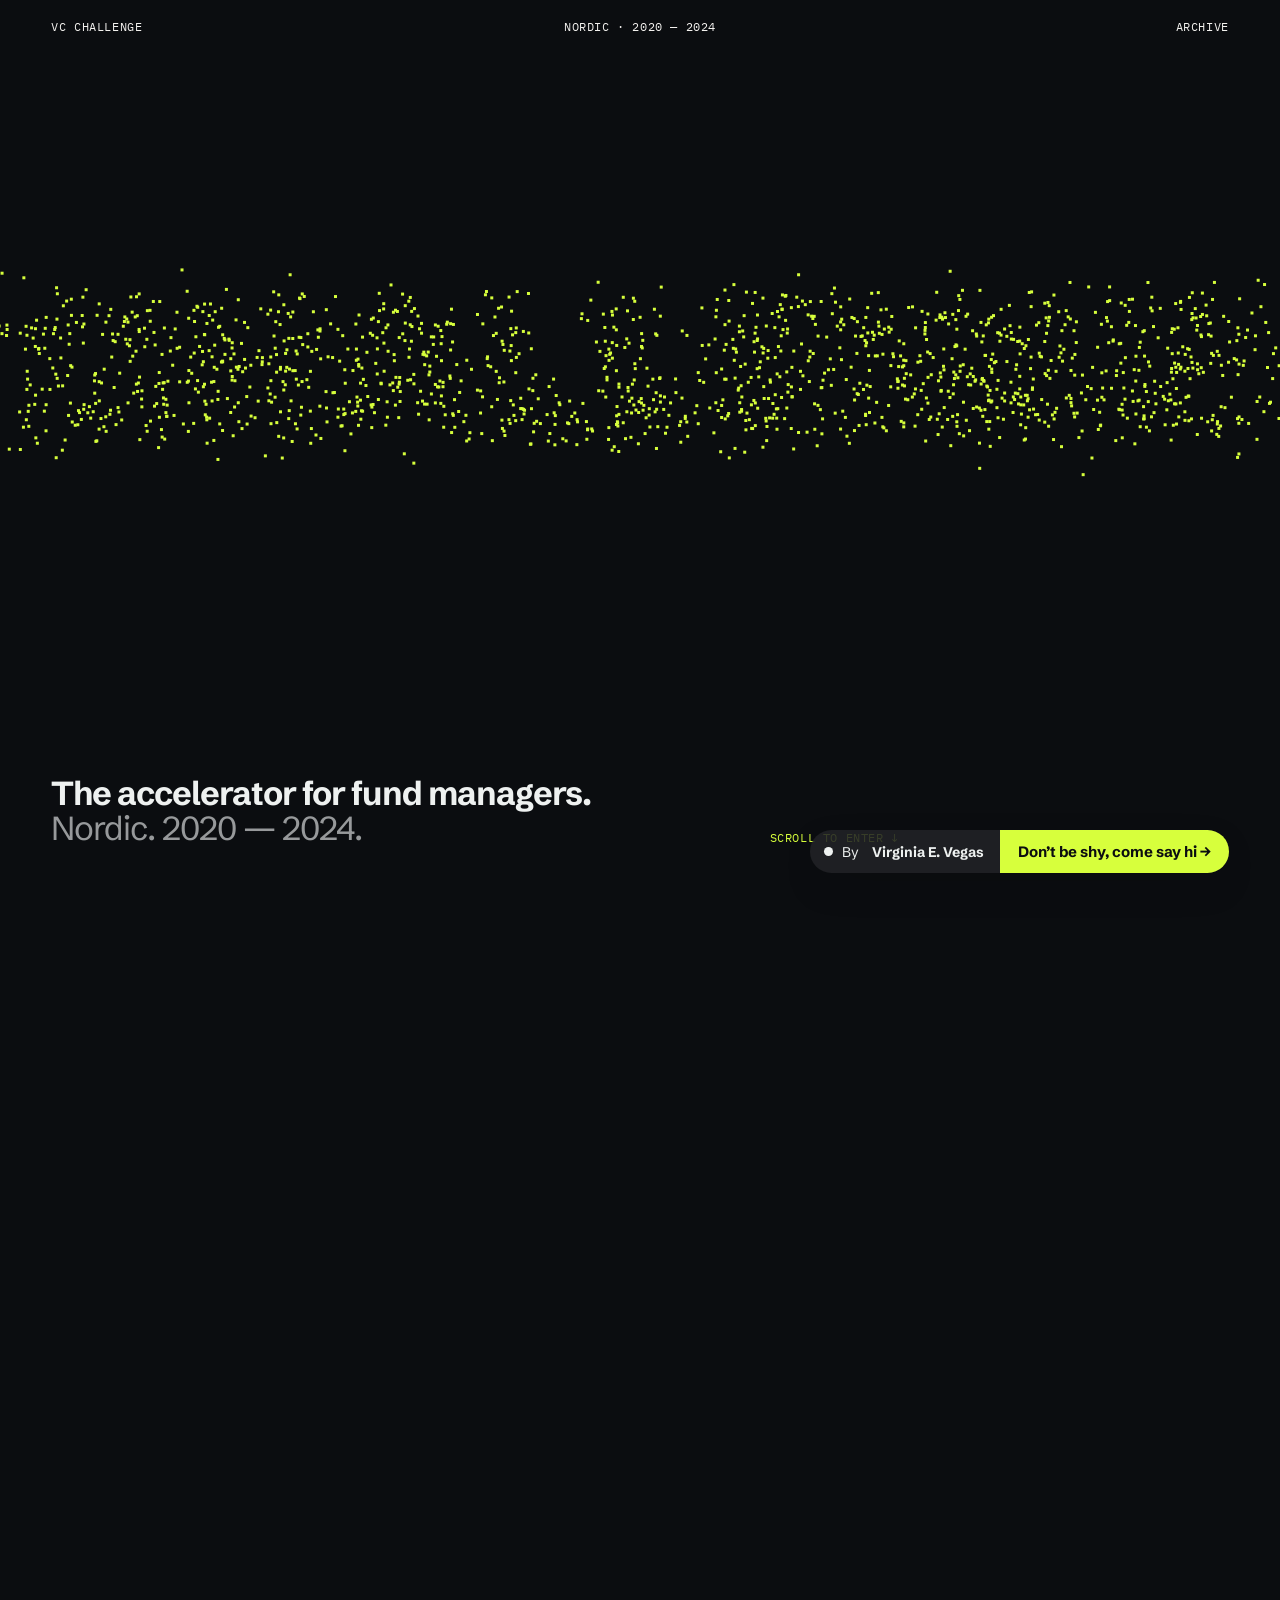
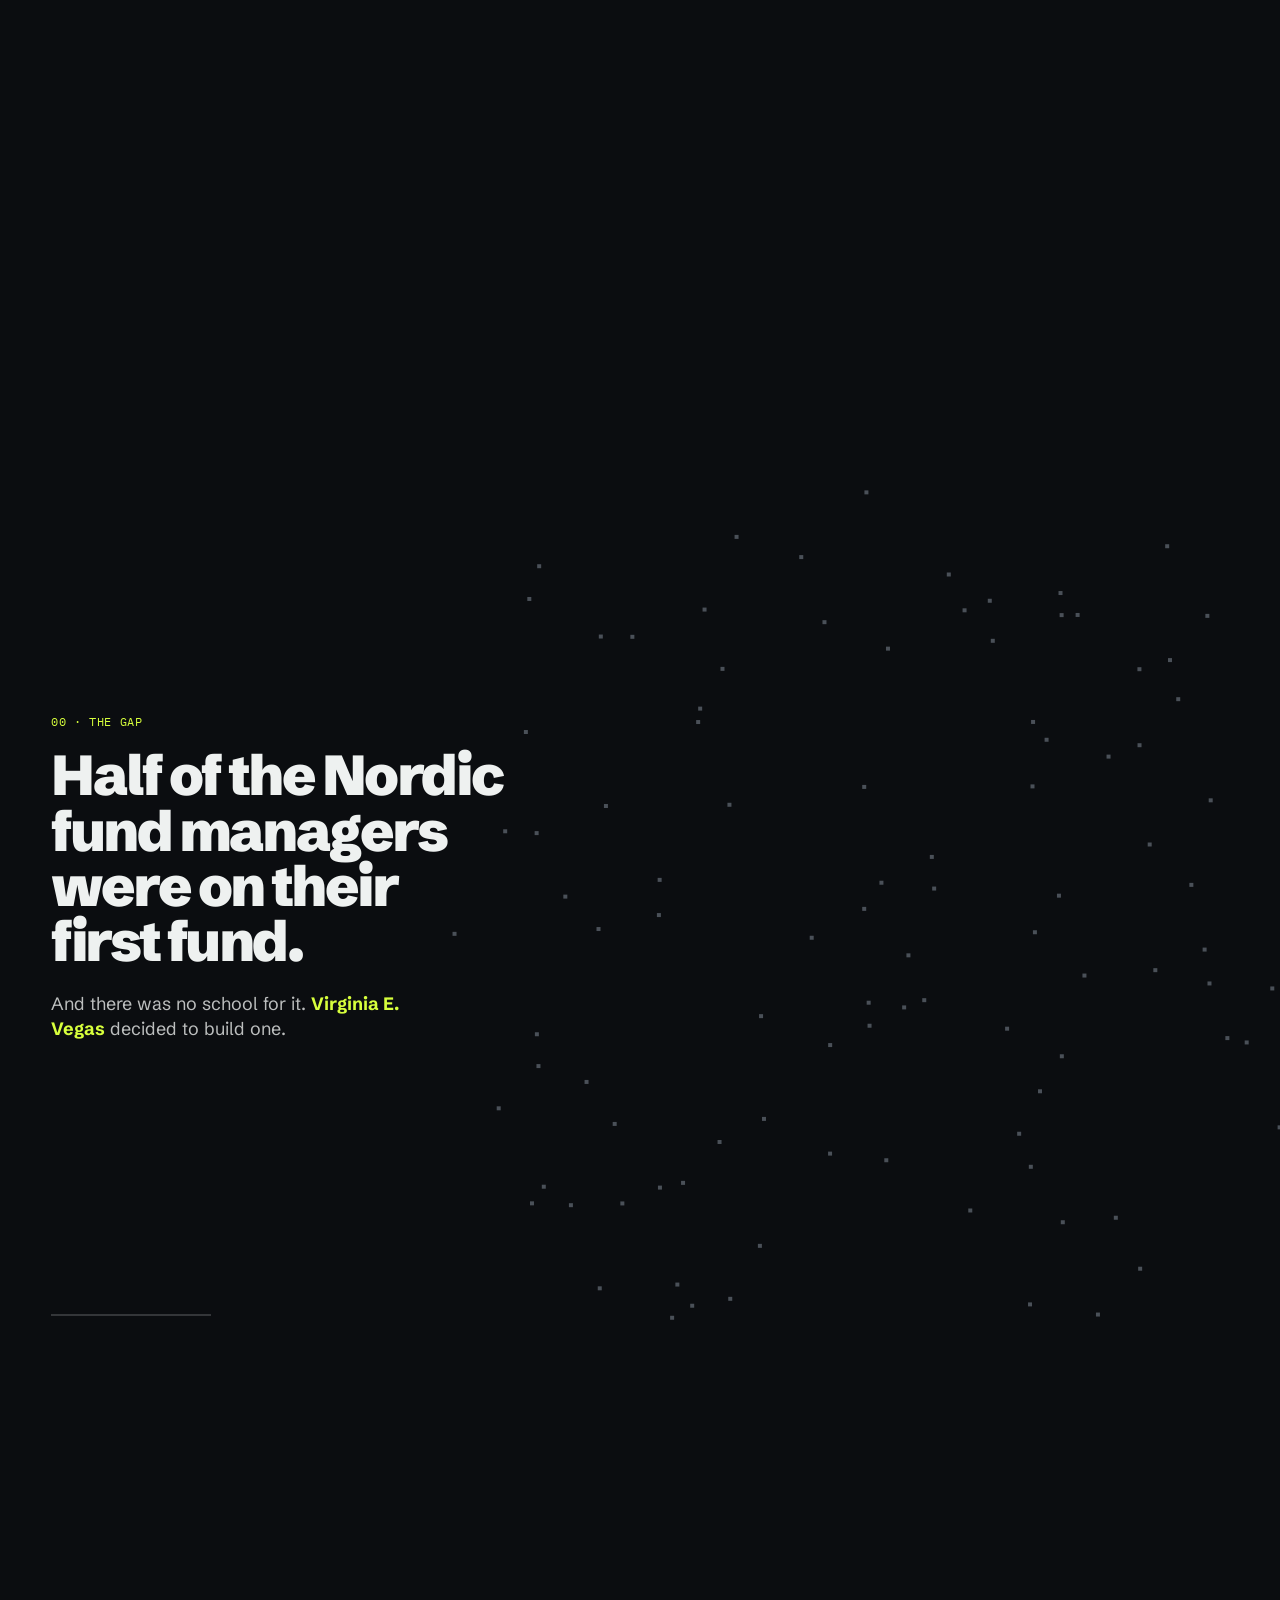
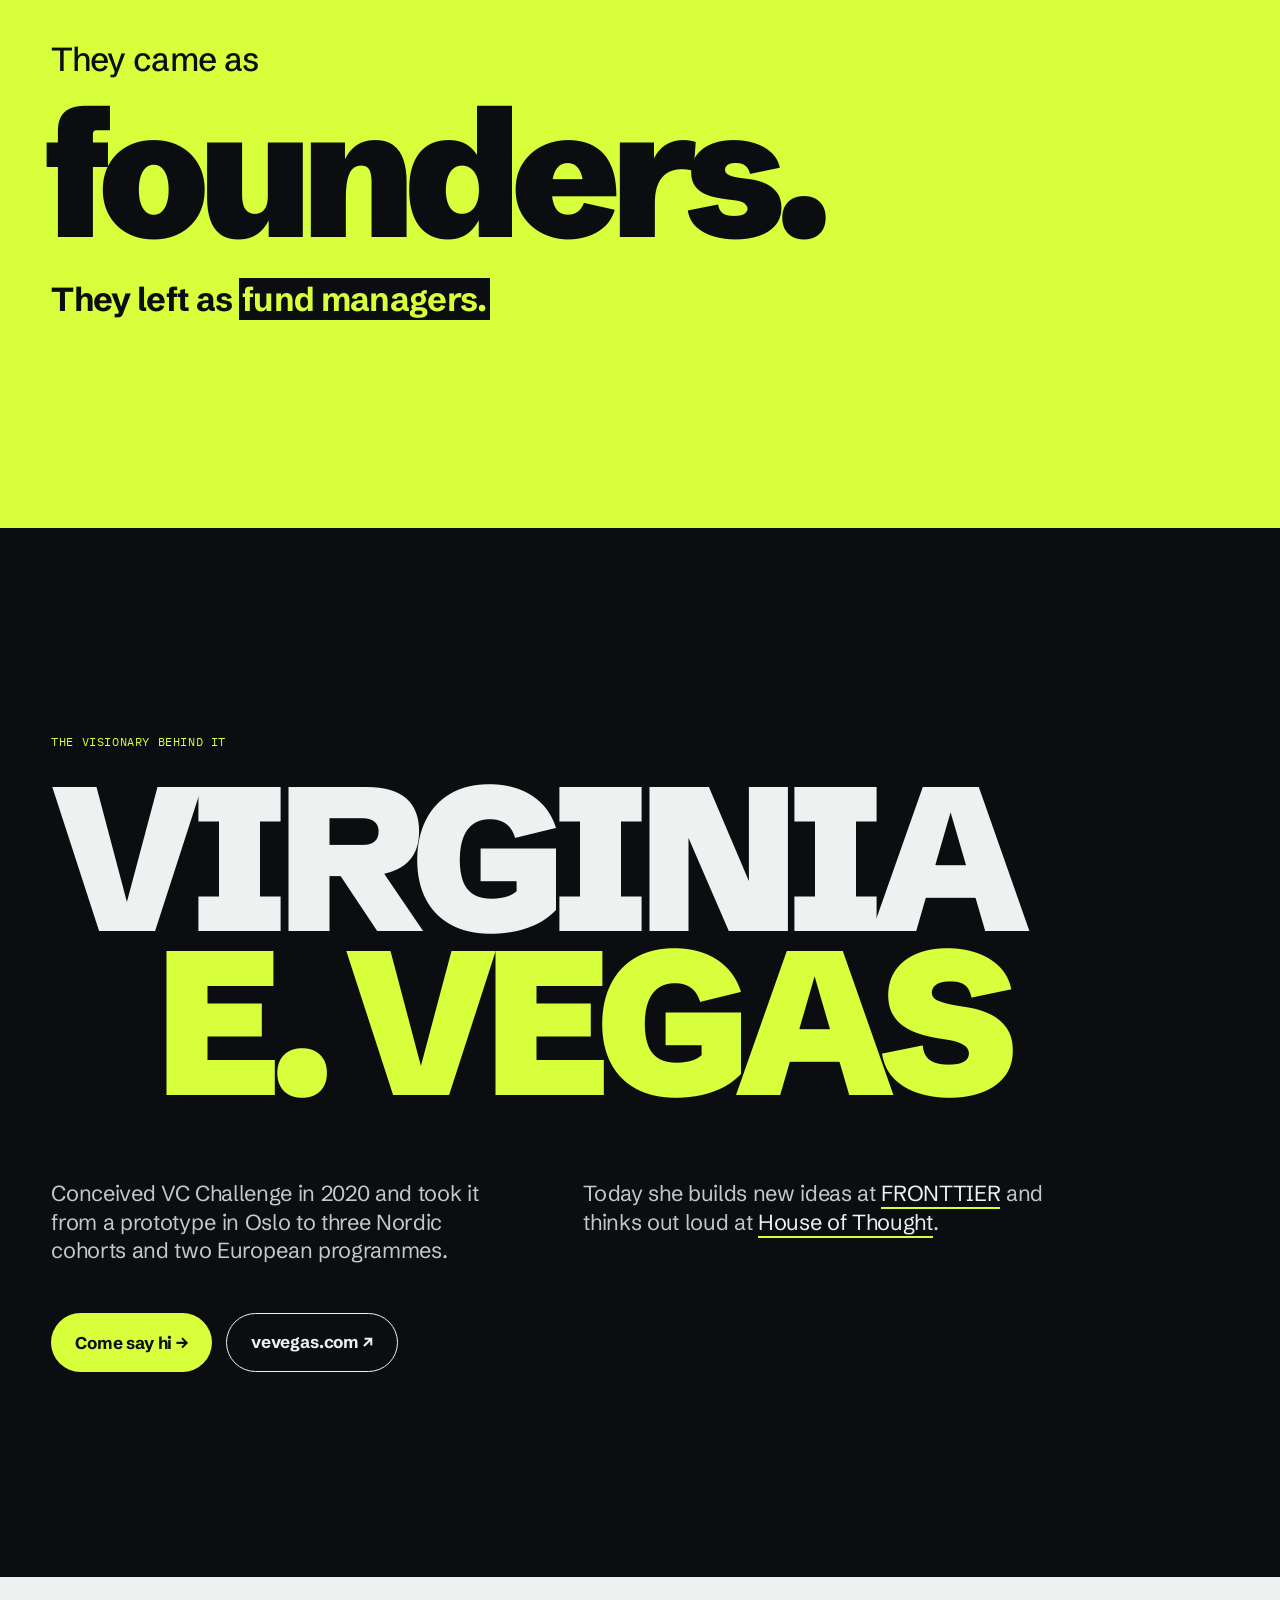
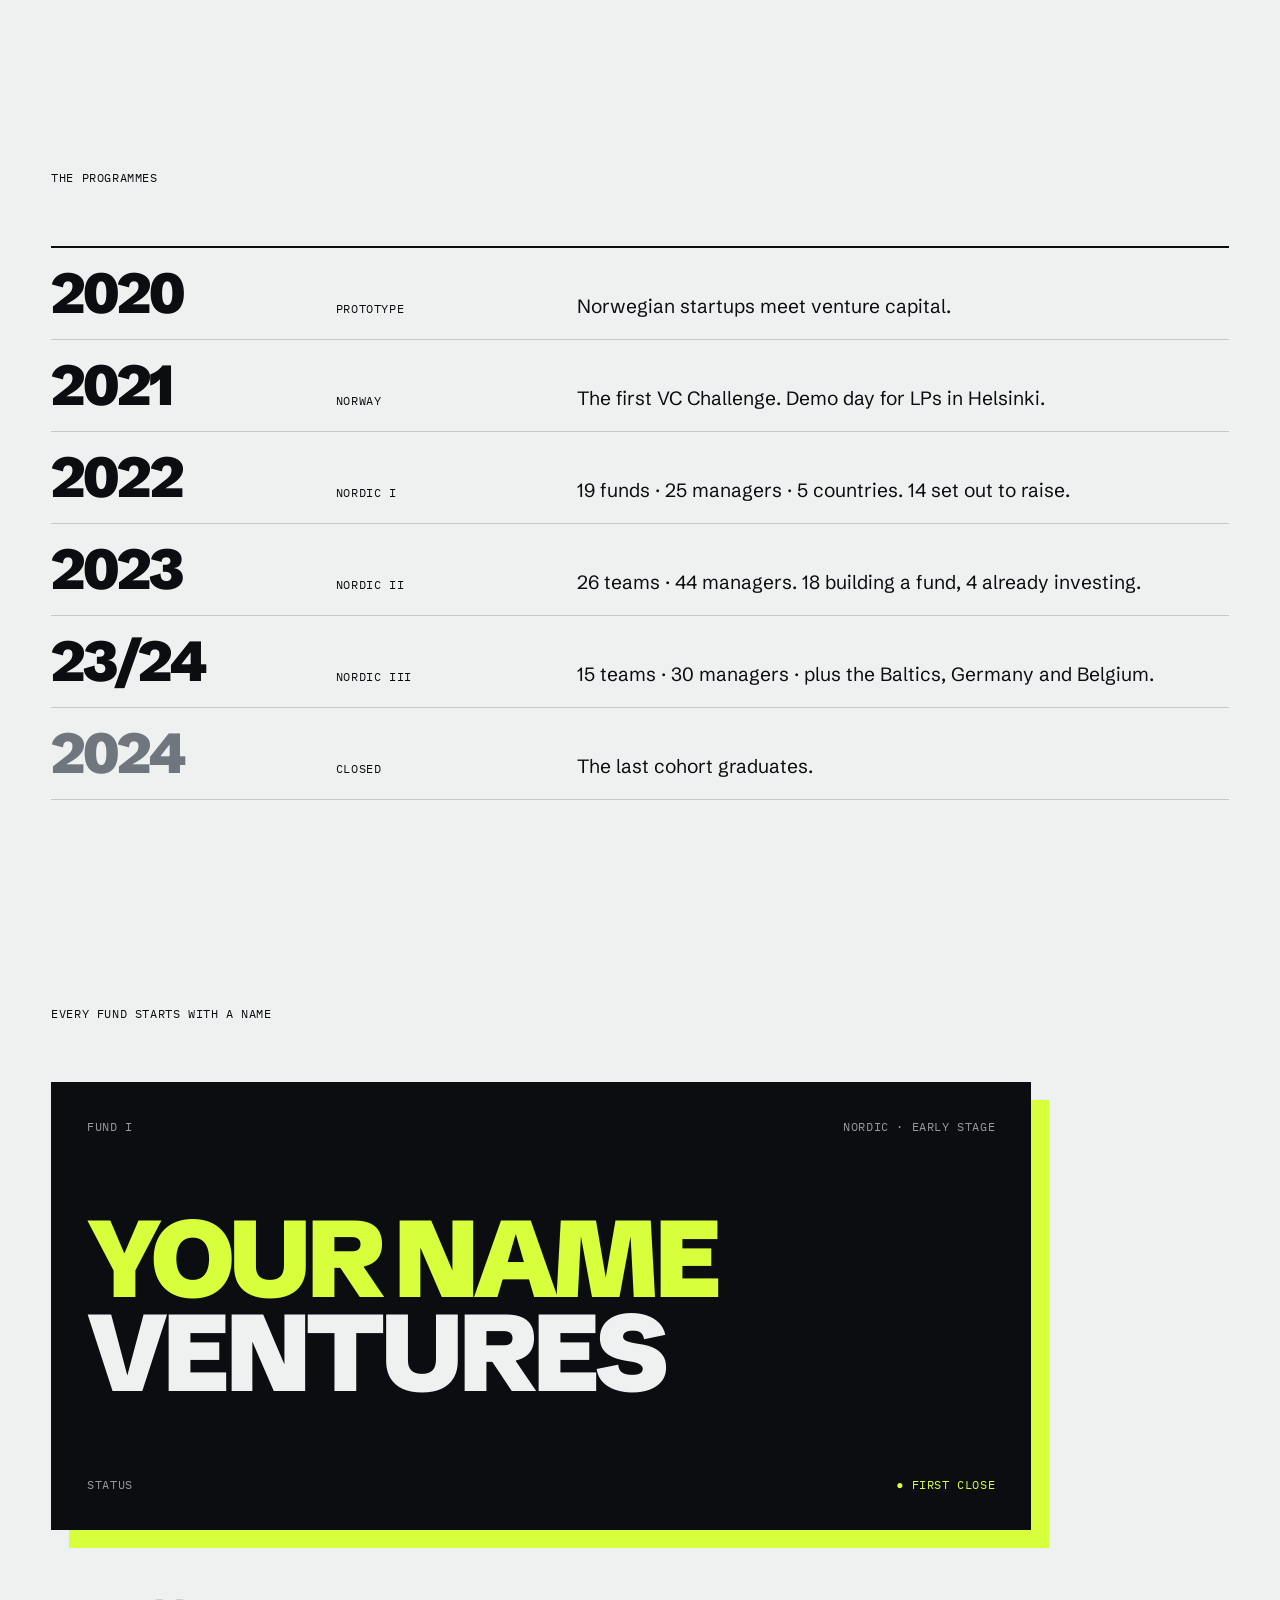
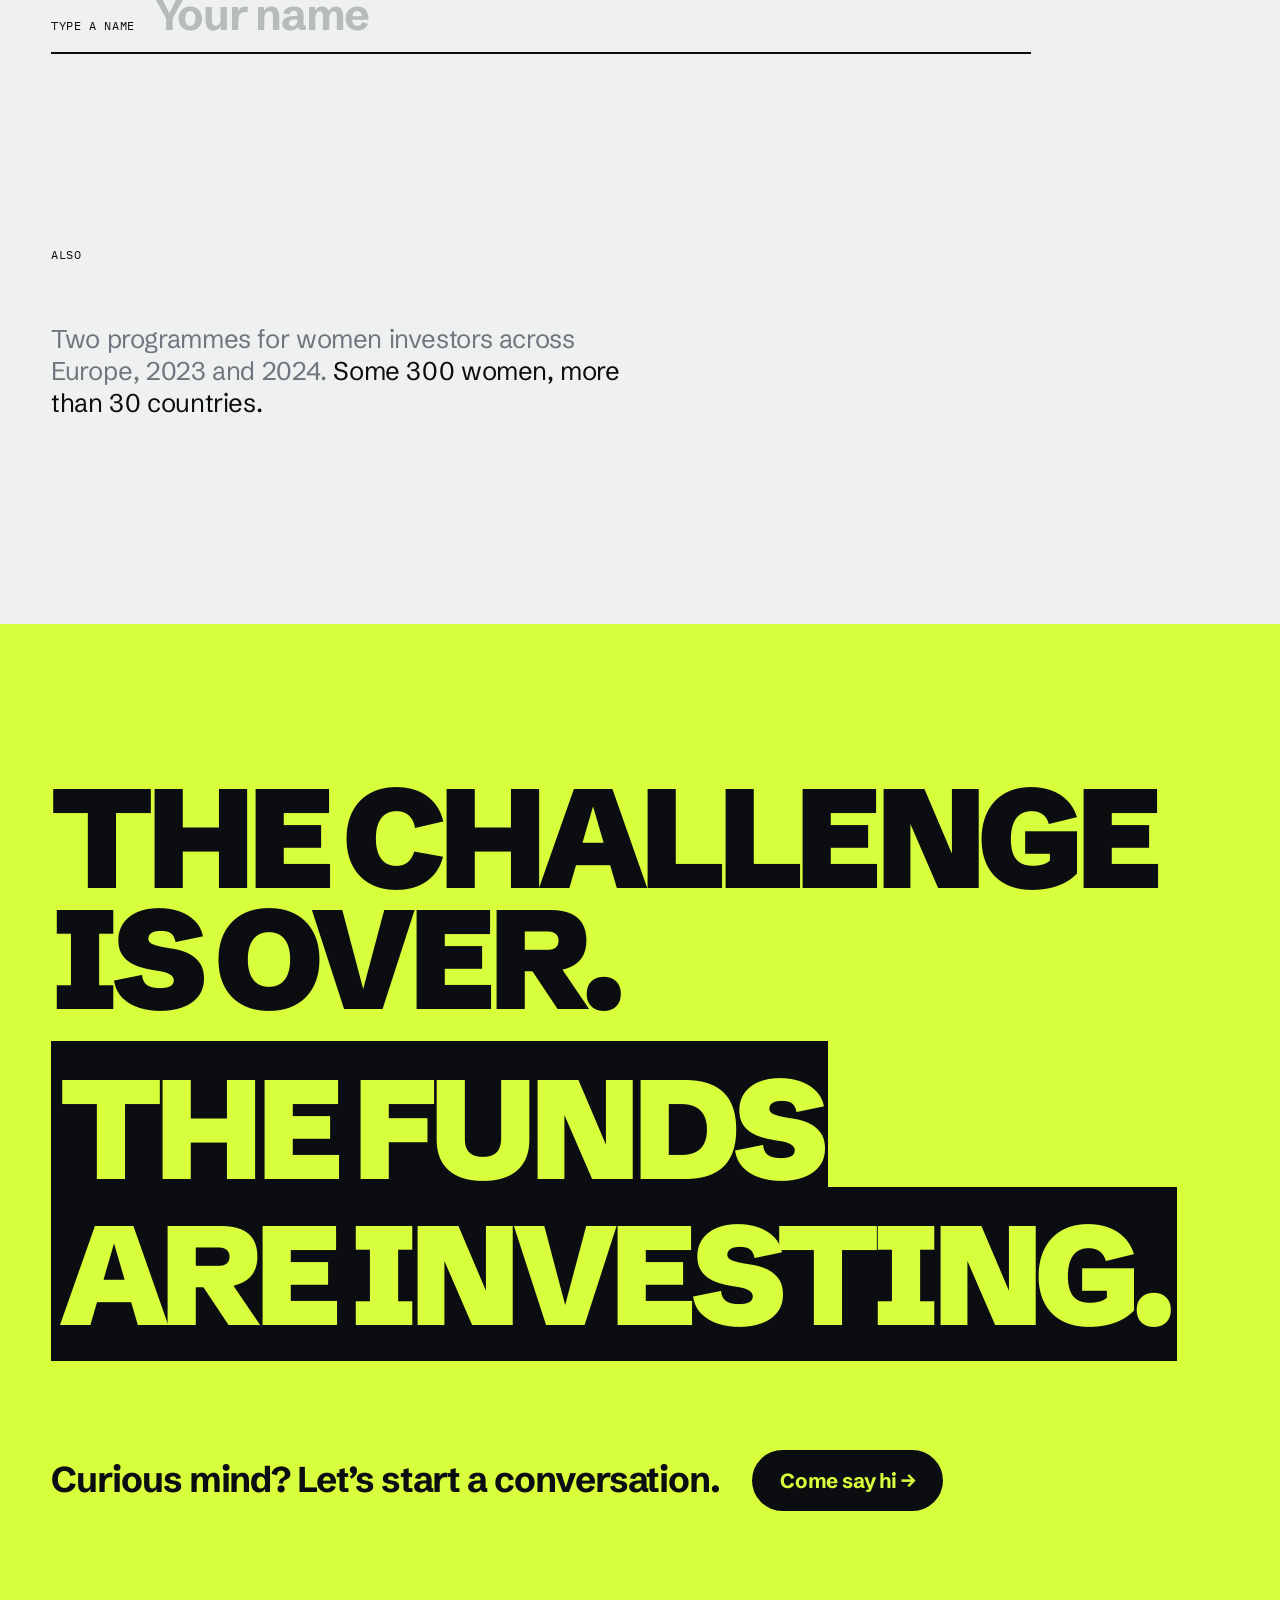
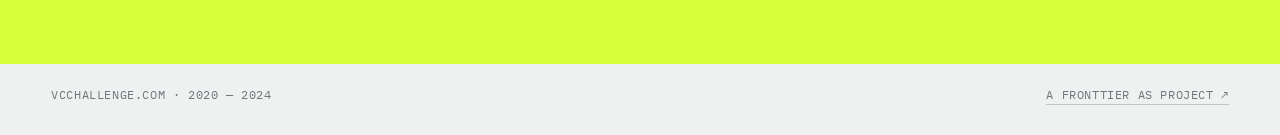
==== commit 38ed885a: "Mobile: hero swarm reads as solid dot-type on phones; footer clears the dock Co-Authored-By: Claude " ====
--- a/index.html
+++ b/index.html
@@ -23,7 +23,7 @@
   <link rel="preconnect" href="https://fonts.googleapis.com">
   <link rel="preconnect" href="https://fonts.gstatic.com" crossorigin>
   <link href="https://fonts.googleapis.com/css2?family=IBM+Plex+Mono:wght@400;500&family=Schibsted+Grotesk:wght@400;500;700;900&display=swap" rel="stylesheet">
-  <link rel="stylesheet" href="styles.css?v=22">
+  <link rel="stylesheet" href="styles.css?v=23">
   <script>document.documentElement.classList.add('js')</script>
 </head>
 <body>
@@ -223,6 +223,6 @@
 
   <div class="cursor" id="cursor" aria-hidden="true"></div>
 
-  <script src="app.js?v=23" defer></script>
+  <script src="app.js?v=24" defer></script>
 </body>
 </html>
--- a/styles.css
+++ b/styles.css
@@ -218,3 +218,6 @@
 .hi__mail { margin-top: 18px; padding-top: 14px; border-top: 1px solid color-mix(in srgb, currentColor 15%, transparent); }
 .hi__mail a { color: inherit; border-bottom: 1px solid currentColor; text-decoration: none; }
 .hi [hidden] { display: none !important; }
+@media (max-width: 640px) { .foot { padding-bottom: 96px; flex-direction: column; gap: 8px; } }
+.foot__org { color: inherit; text-decoration: none; border-bottom: 1px solid color-mix(in srgb, currentColor 35%, transparent); }
+.foot__org:hover { border-bottom-color: currentColor; }
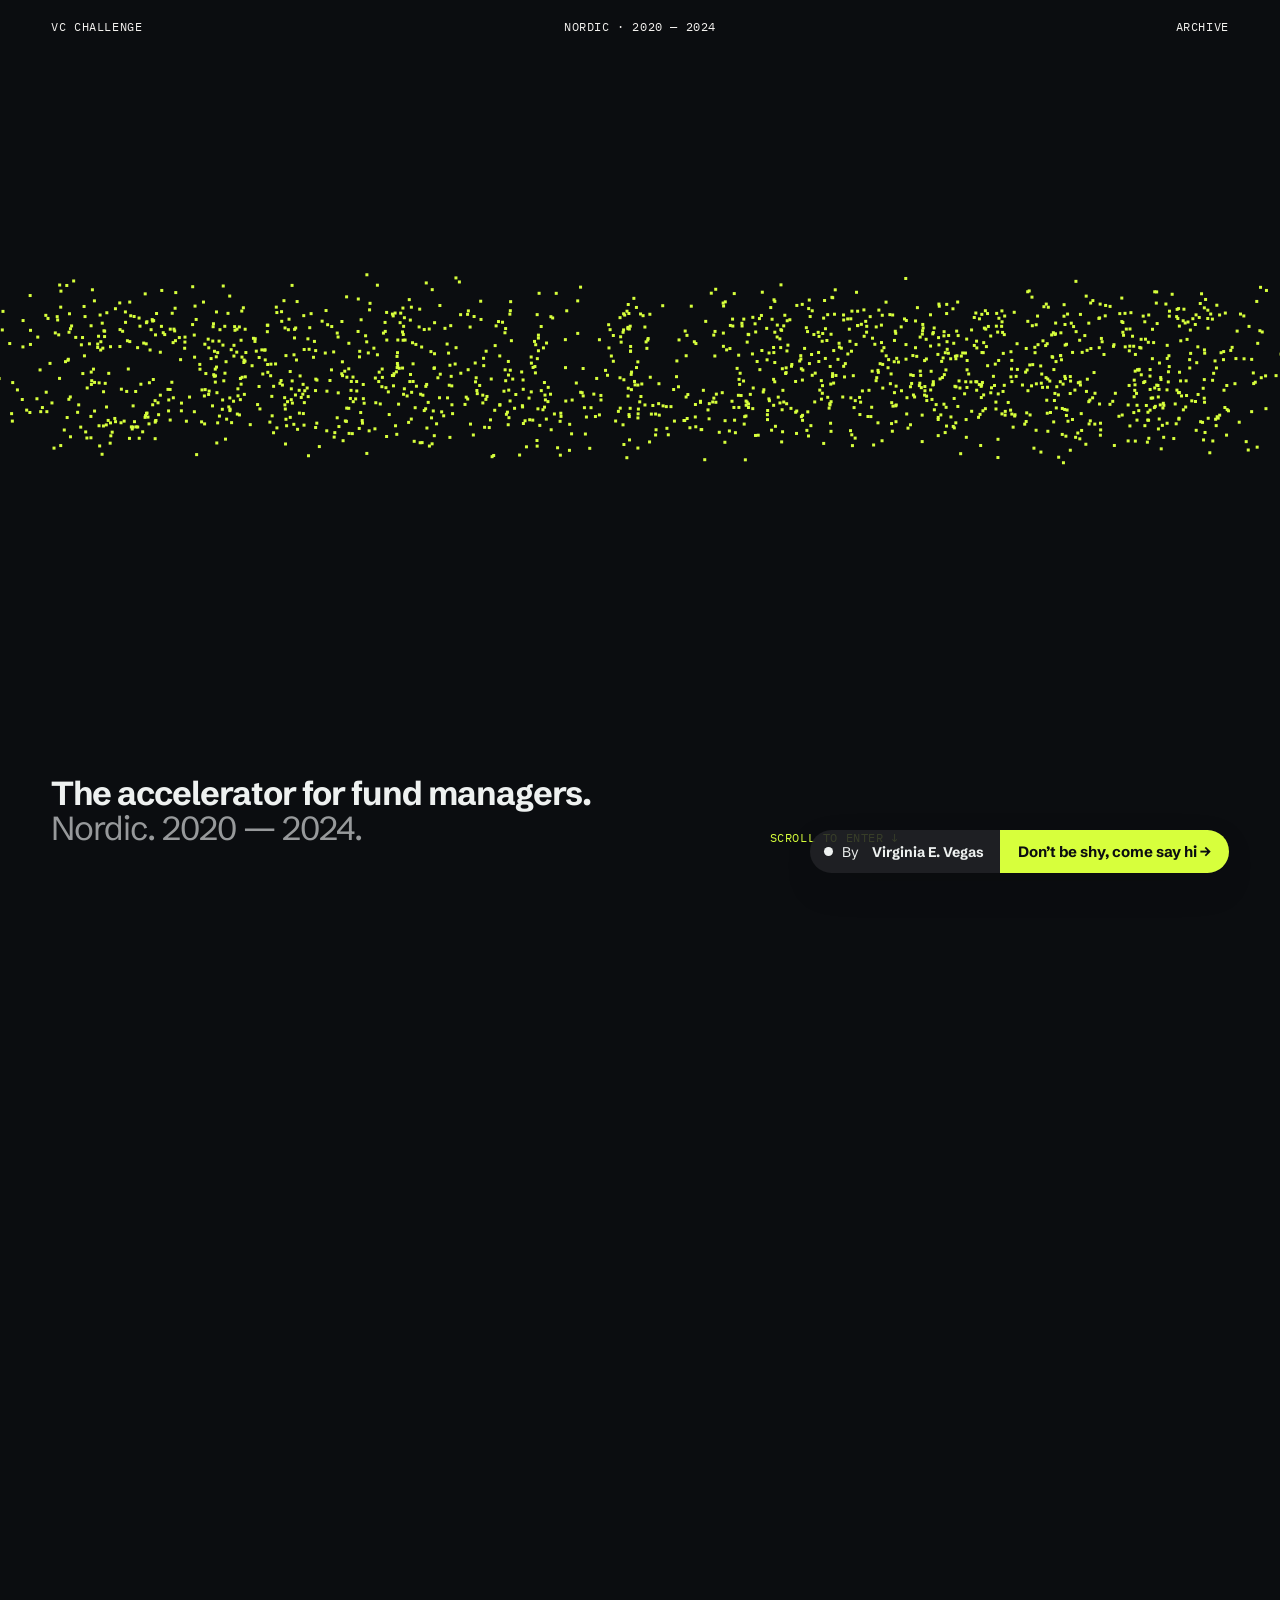
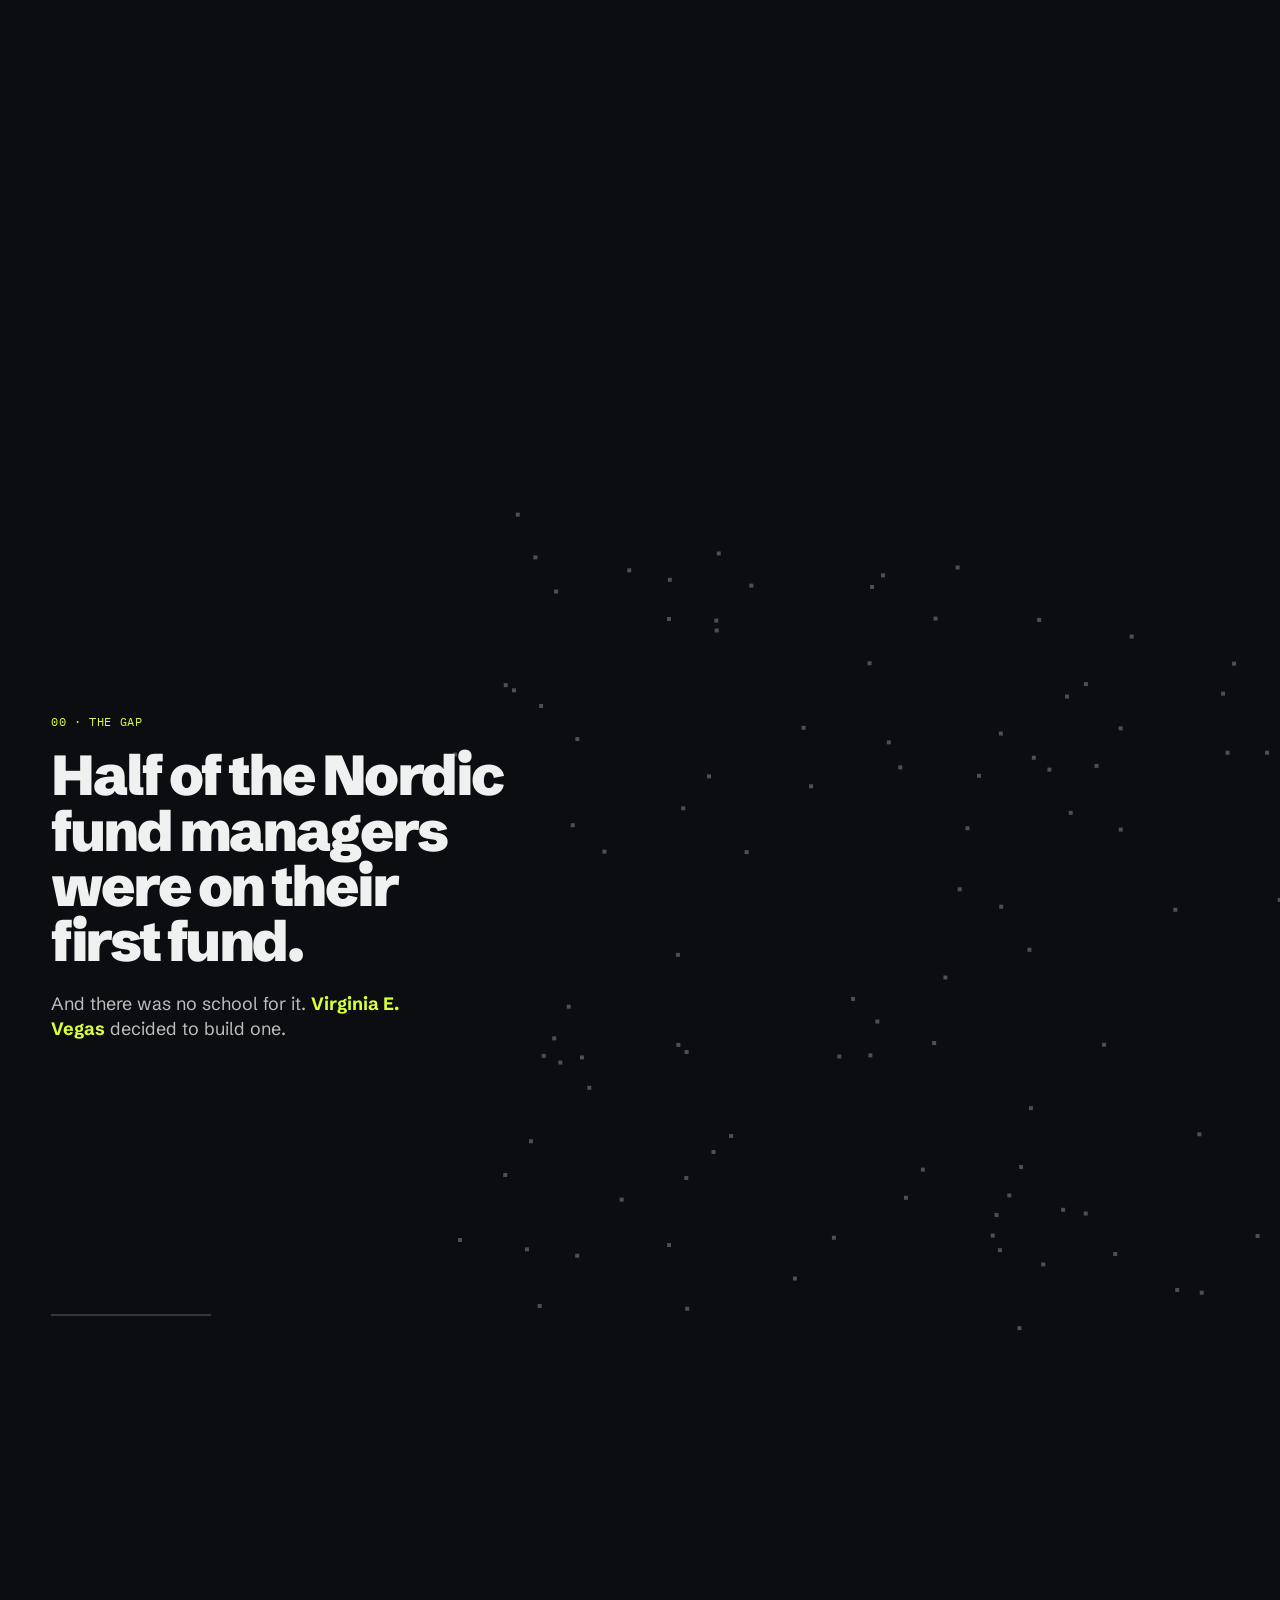
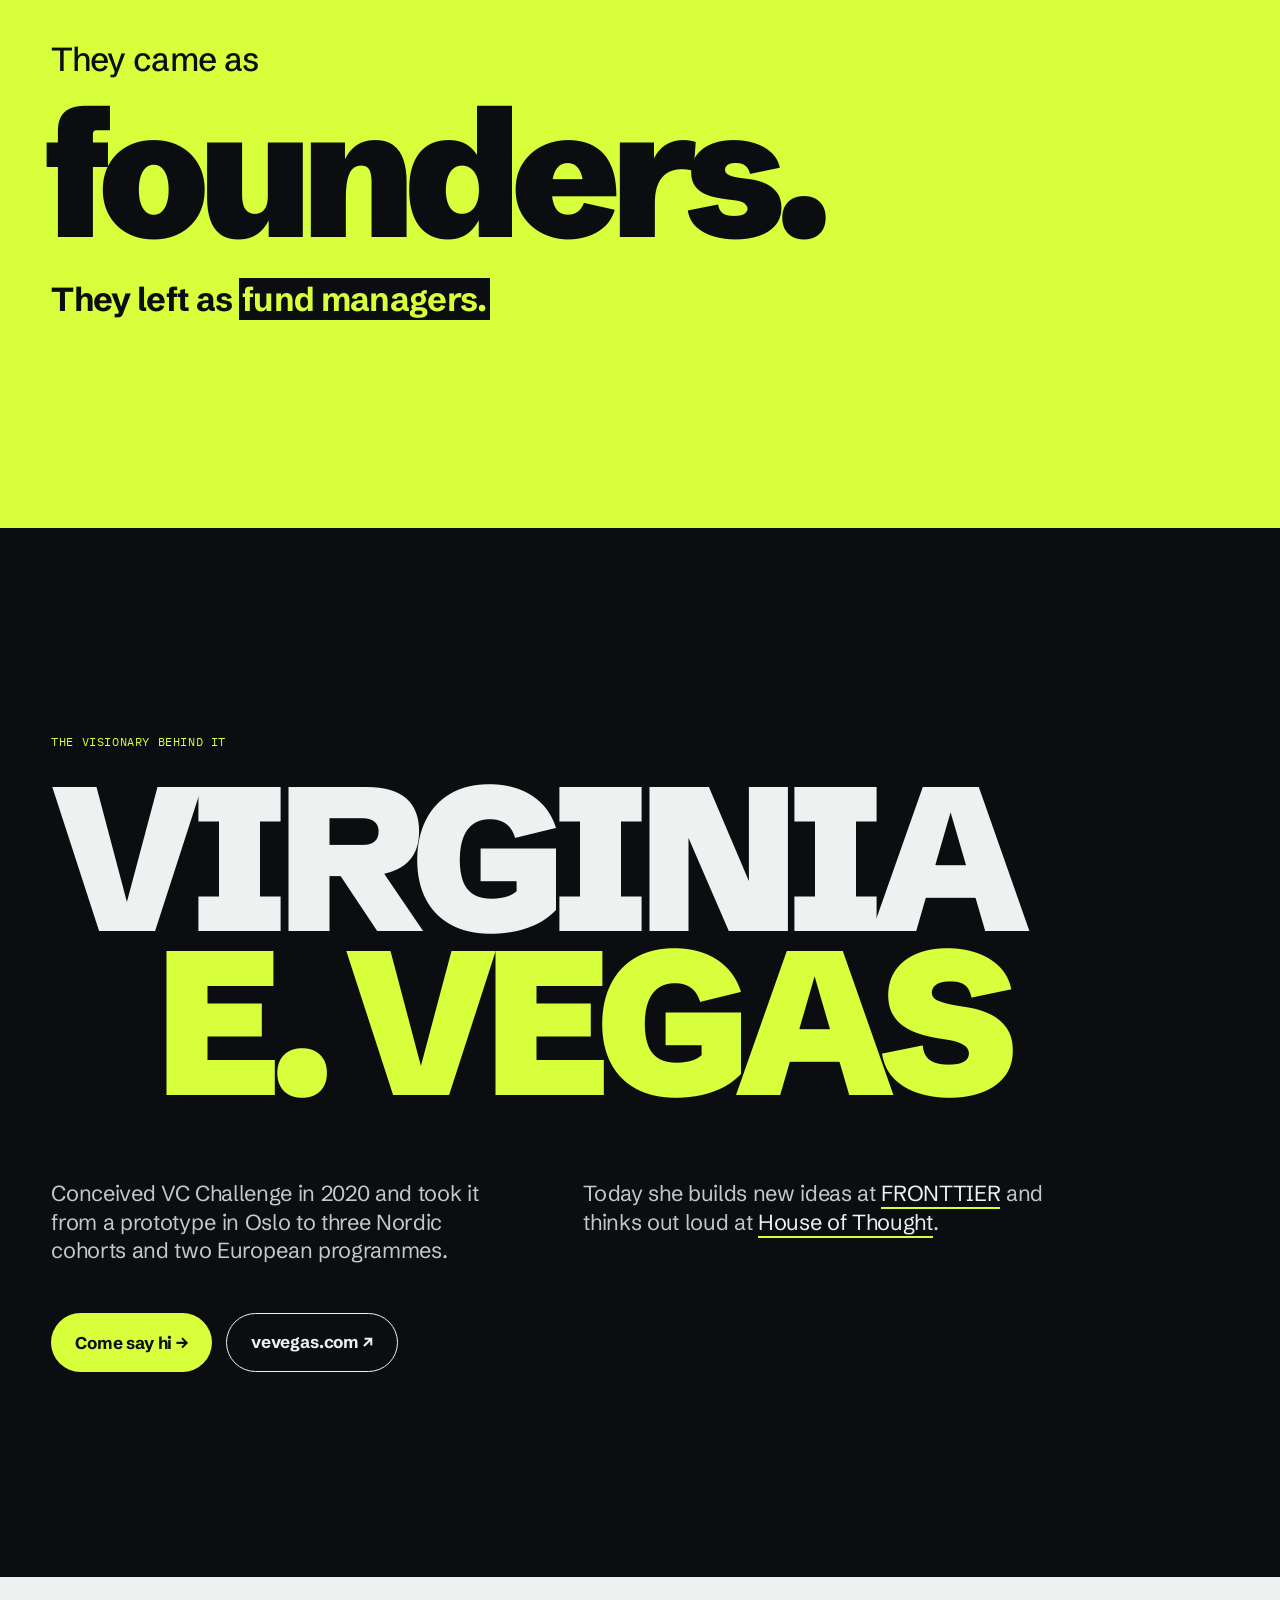
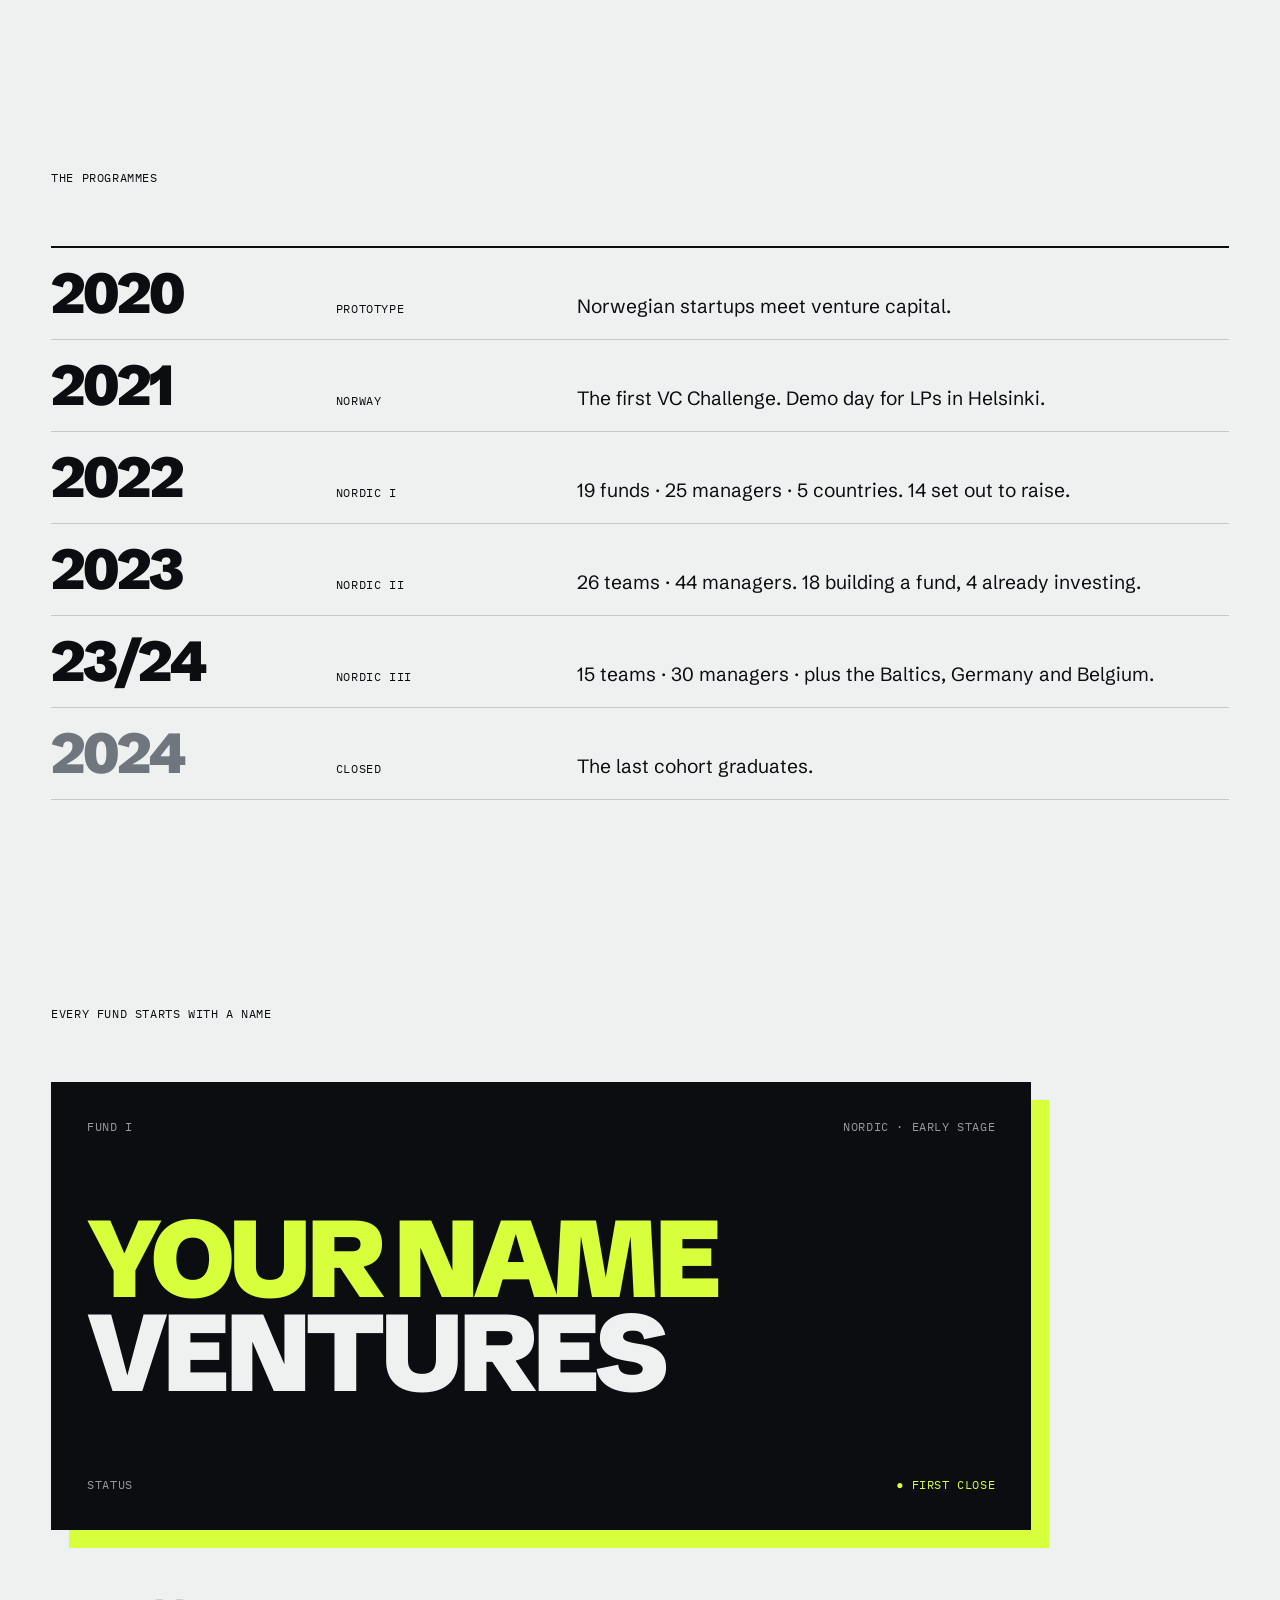
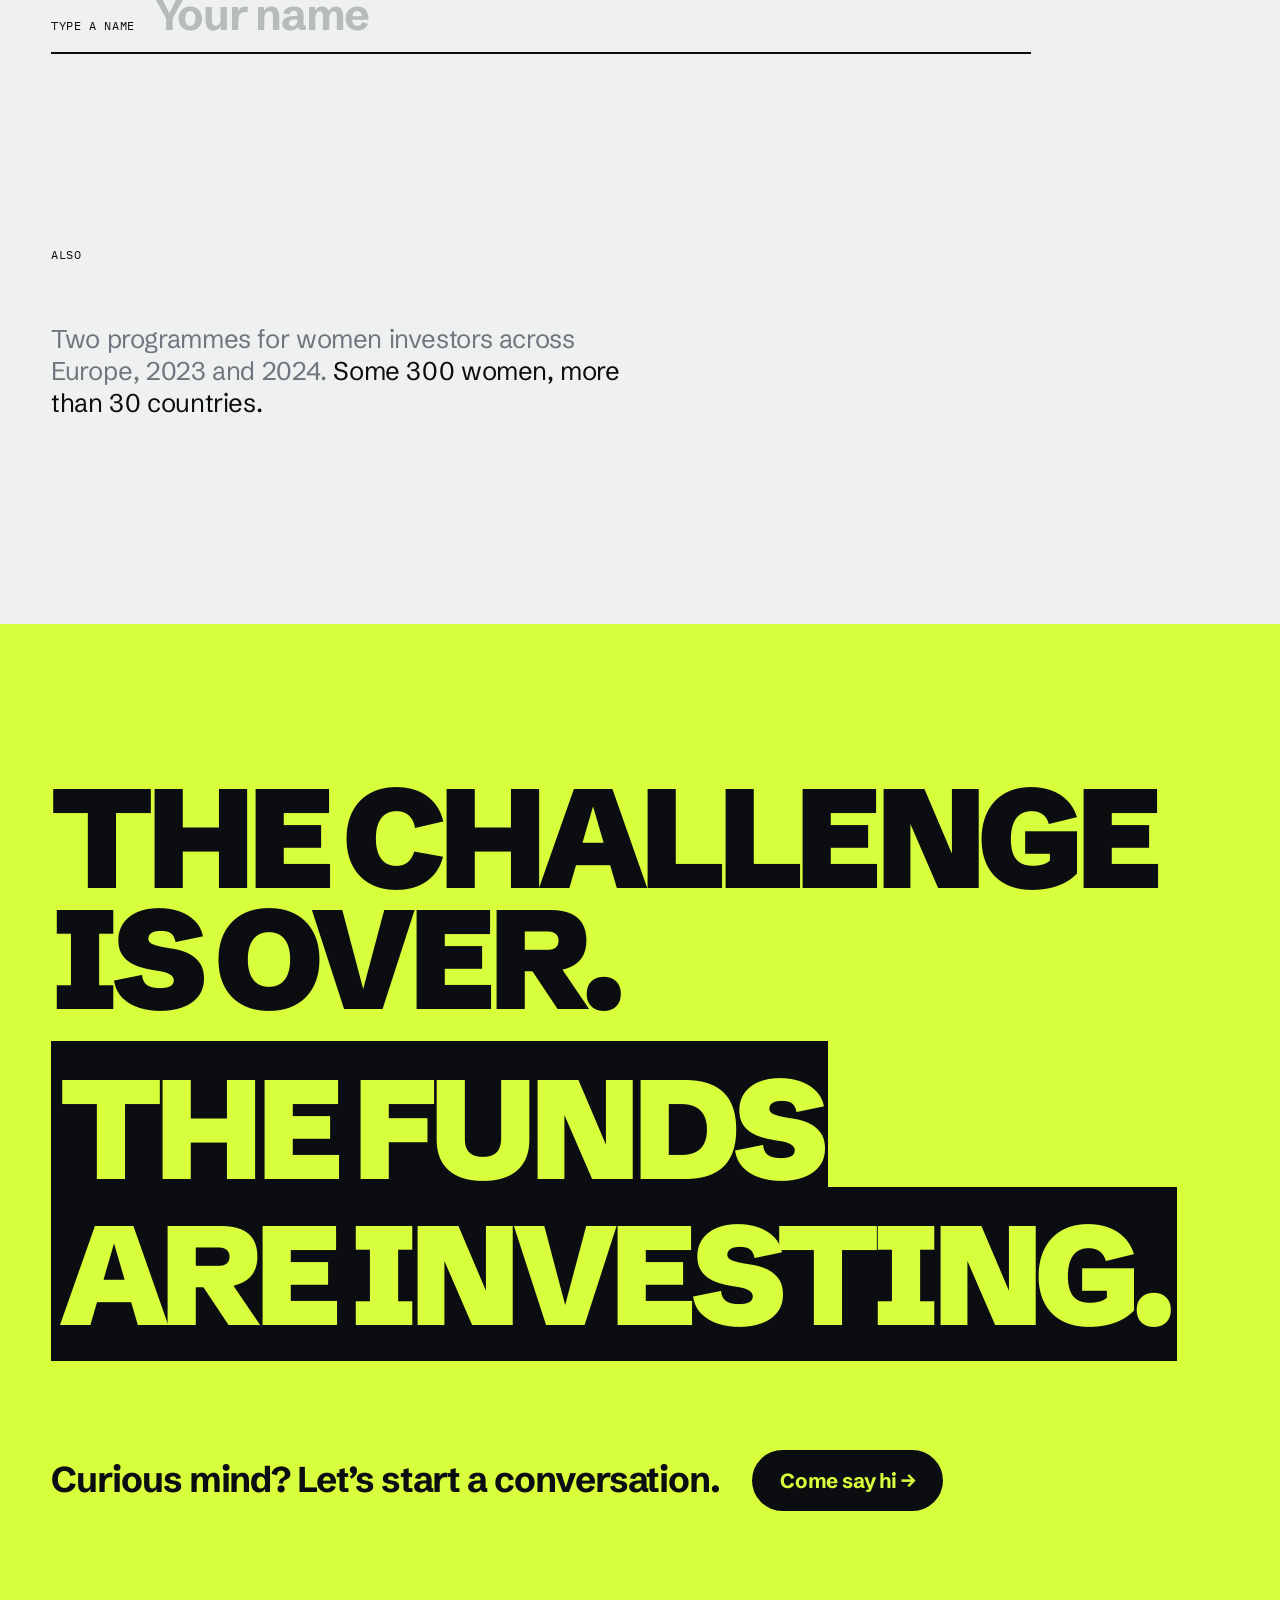
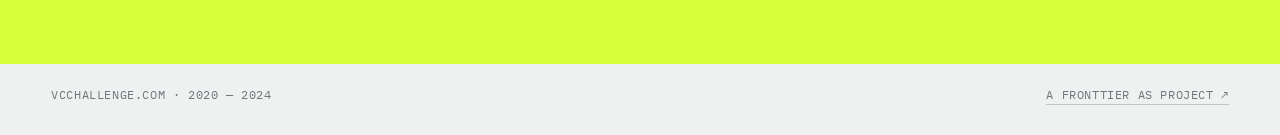
==== commit 82516514: "Bing Webmaster Tools verification Co-Authored-By: Claude Opus 5.5 <noreply@anthropic.com> Claude-Ses" ====
--- a/index.html
+++ b/index.html
@@ -5,6 +5,7 @@
   <meta name="viewport" content="width=device-width, initial-scale=1">
   <title>VC Challenge — by Virginia E. Vegas · The accelerator for fund managers, 2020–2024</title>
   <meta name="description" content="VC Challenge, the Nordic accelerator for emerging venture capital fund managers: around 100 managers in three cohorts across five countries, from first idea to Fund I. 2020–2024, by Virginia E. Vegas.">
+  <meta name="msvalidate.01" content="26BB170651A4994F79CFC43C66DDC237">
   <meta name="theme-color" content="#0b0d10">
   <link rel="canonical" href="https://vcchallenge.com/">
   <meta name="author" content="Virginia E. Vegas">
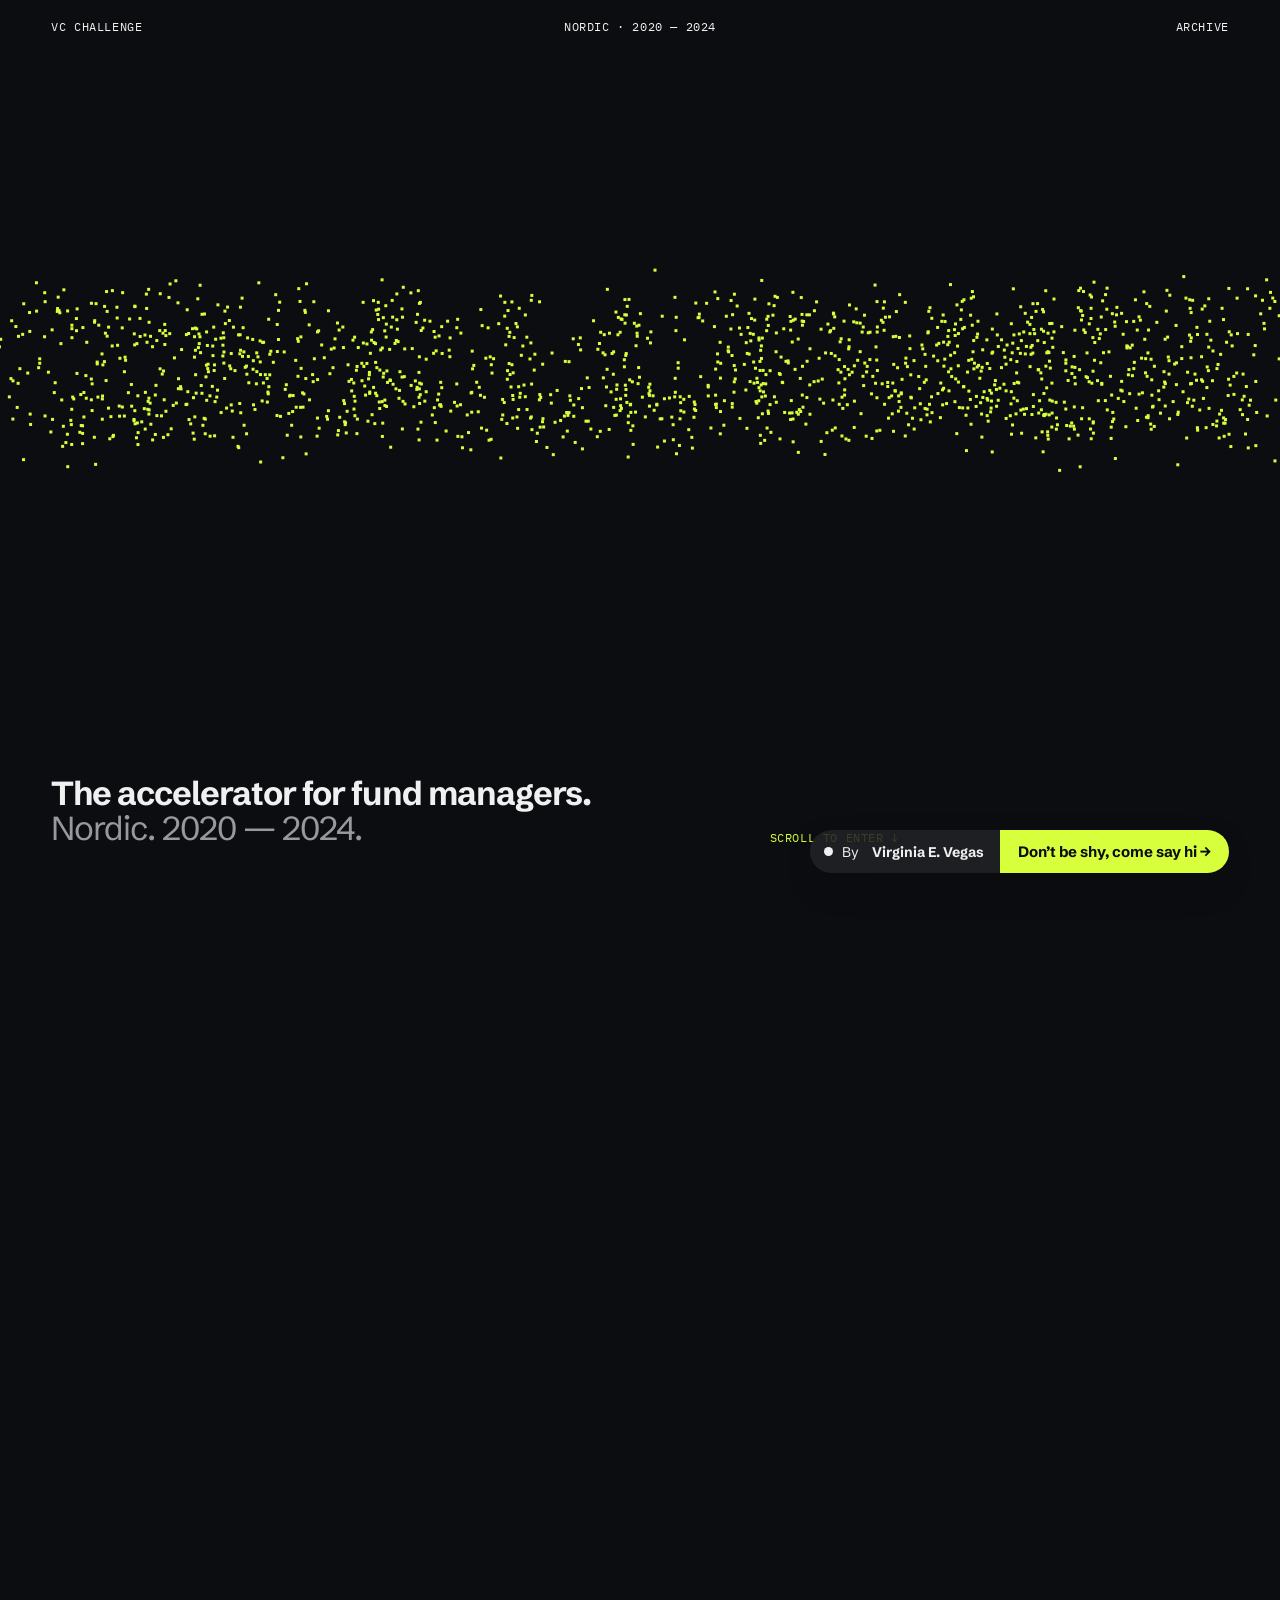
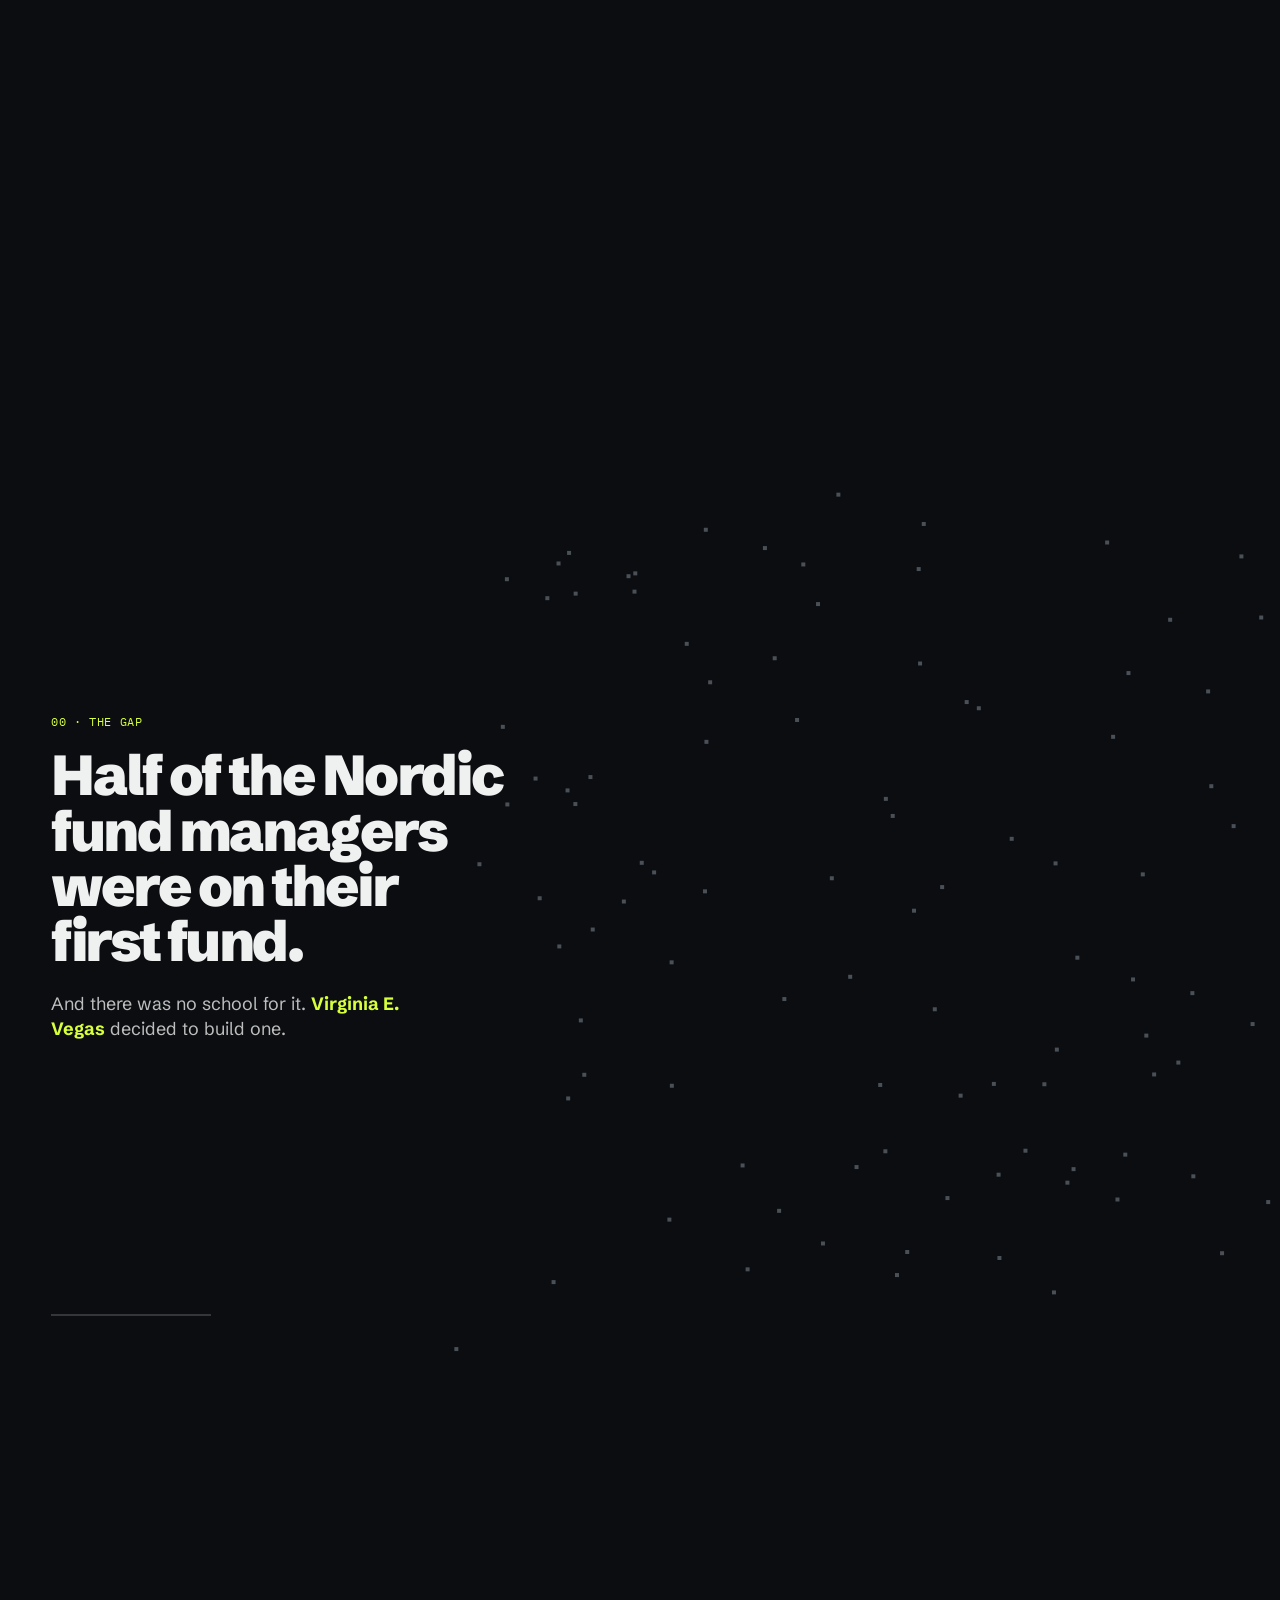
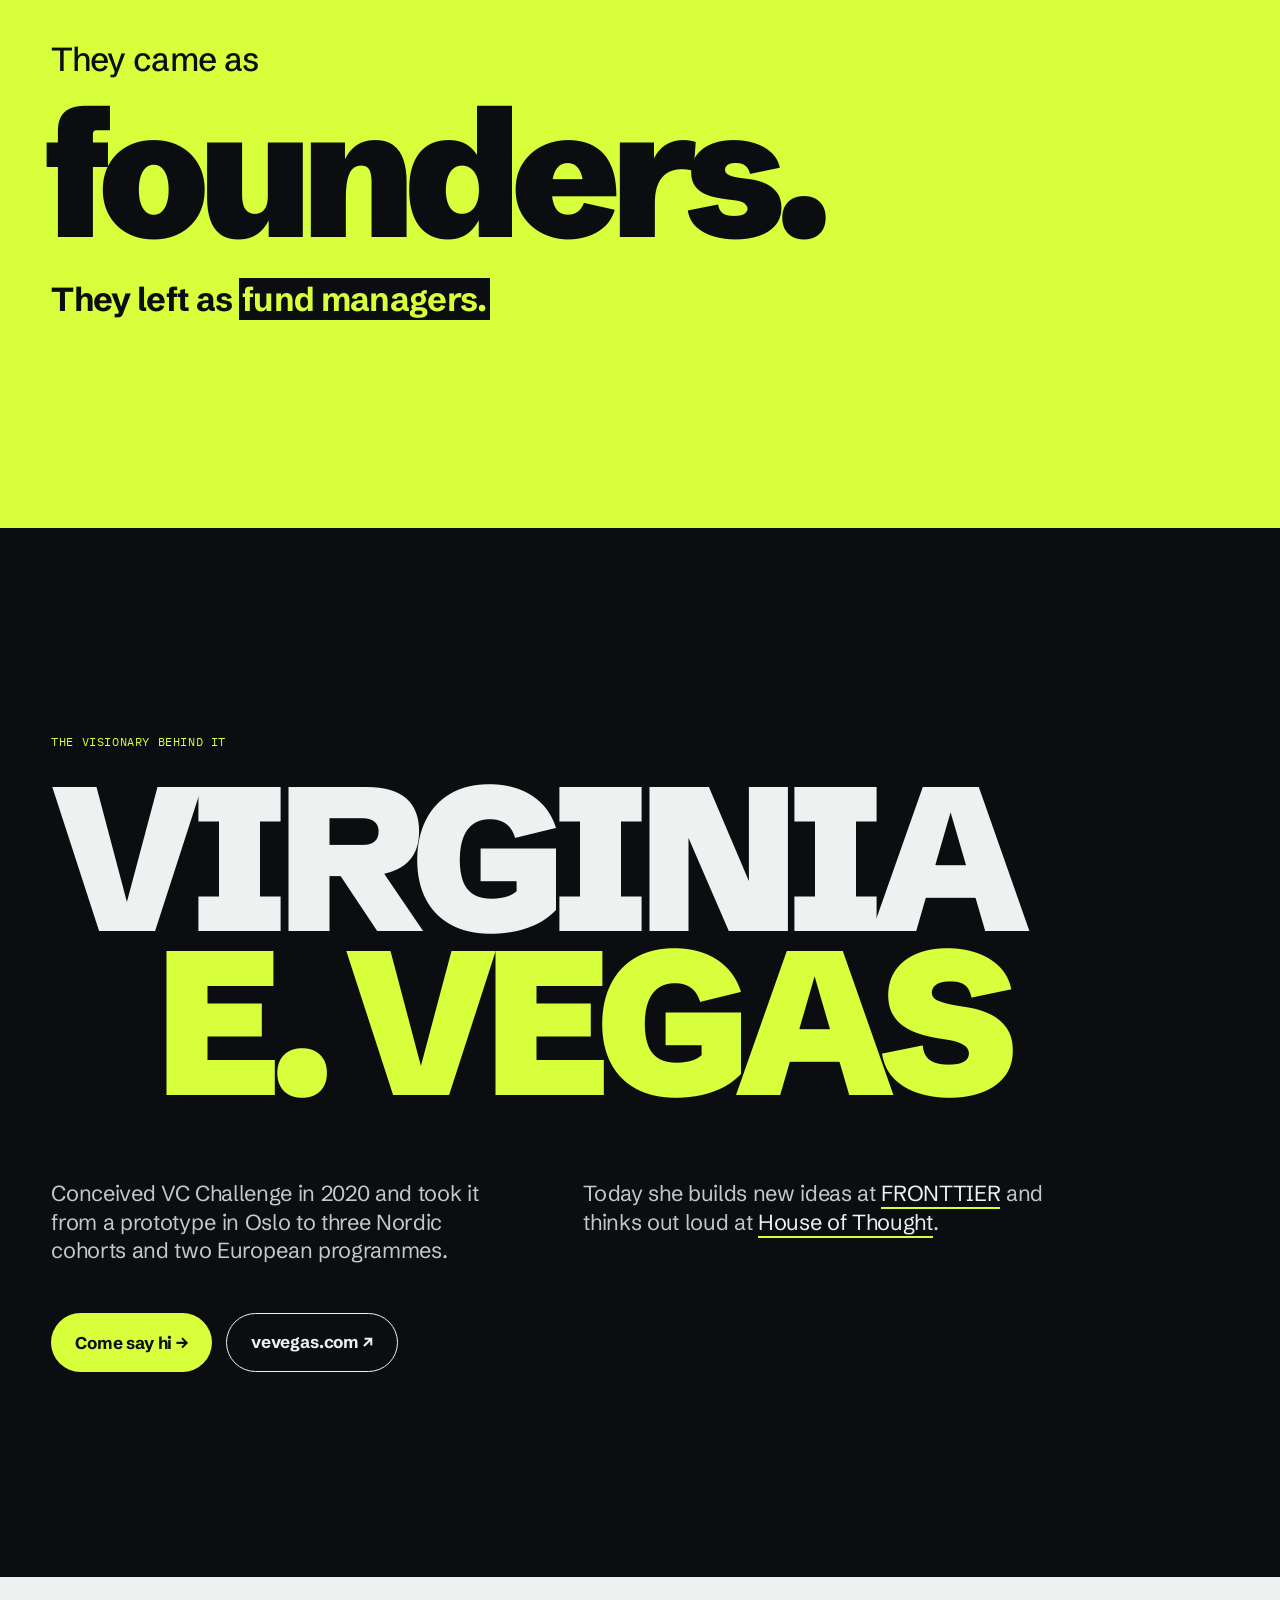
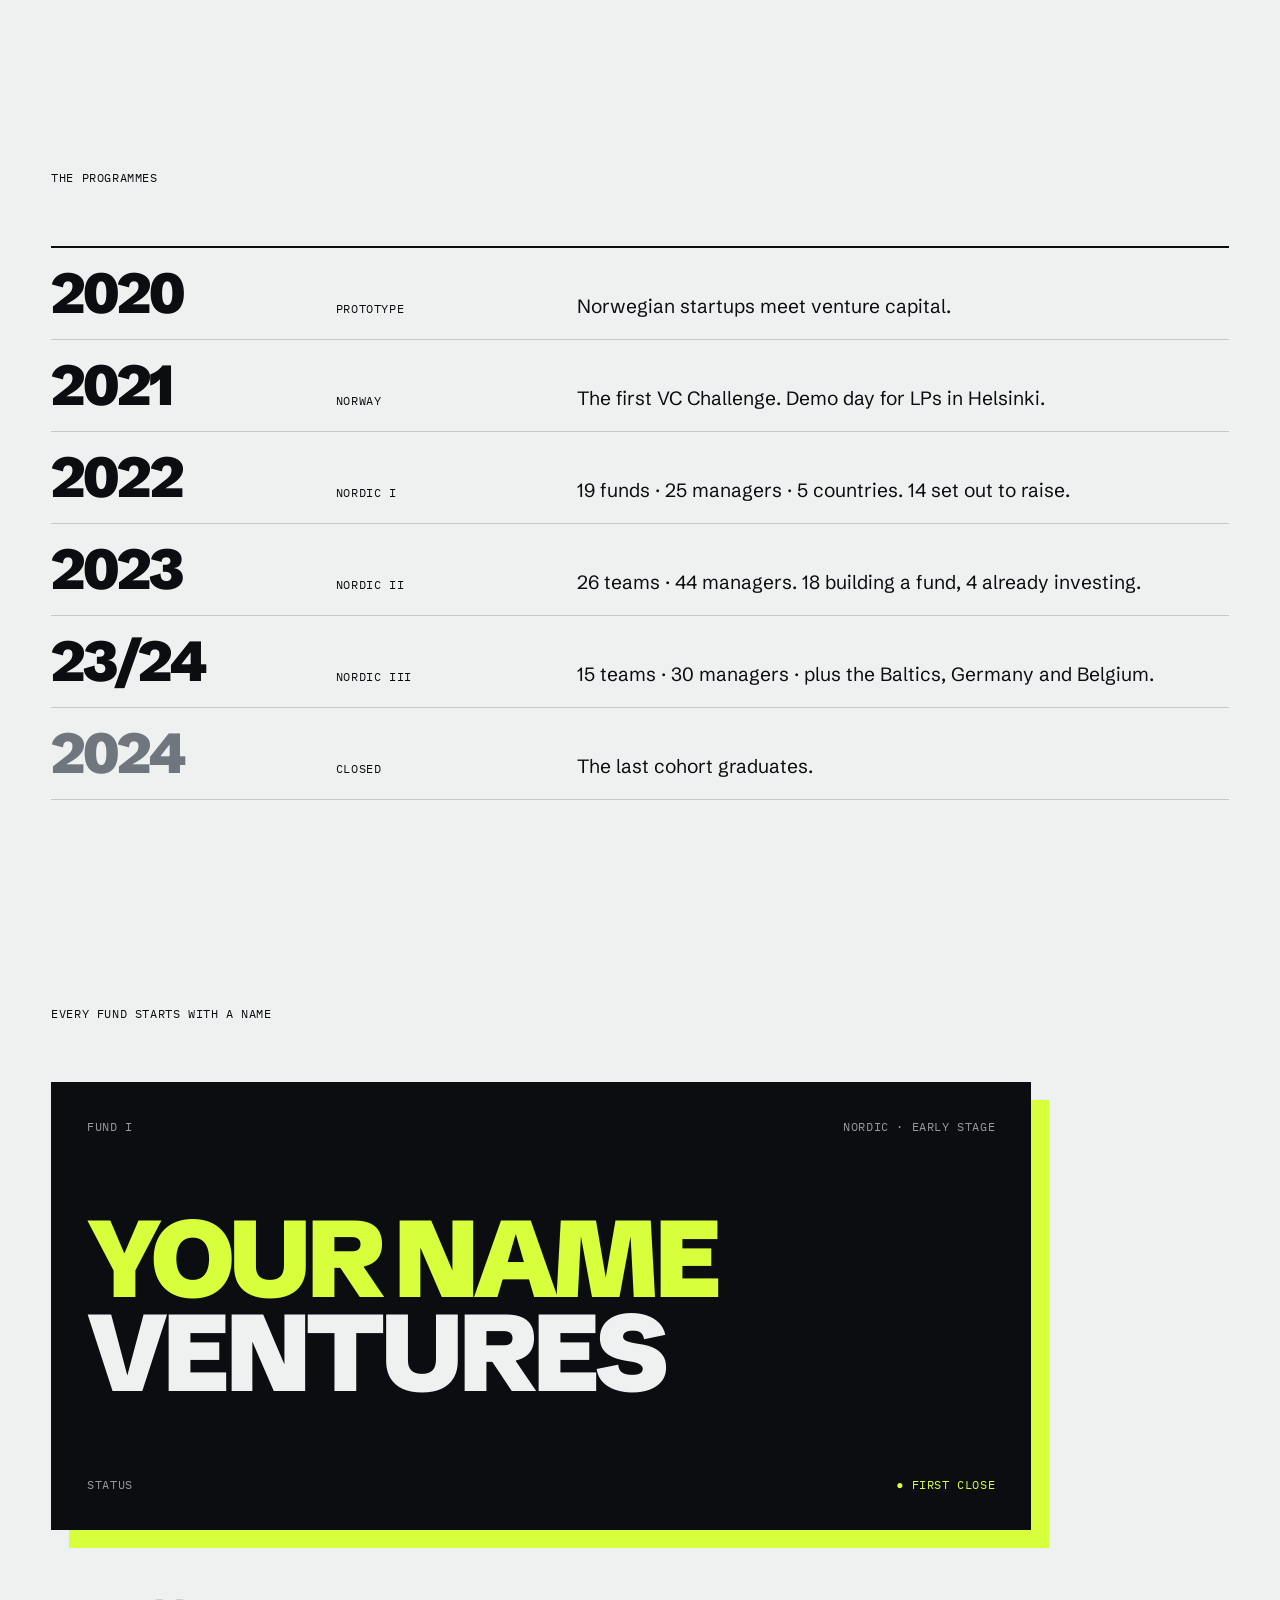
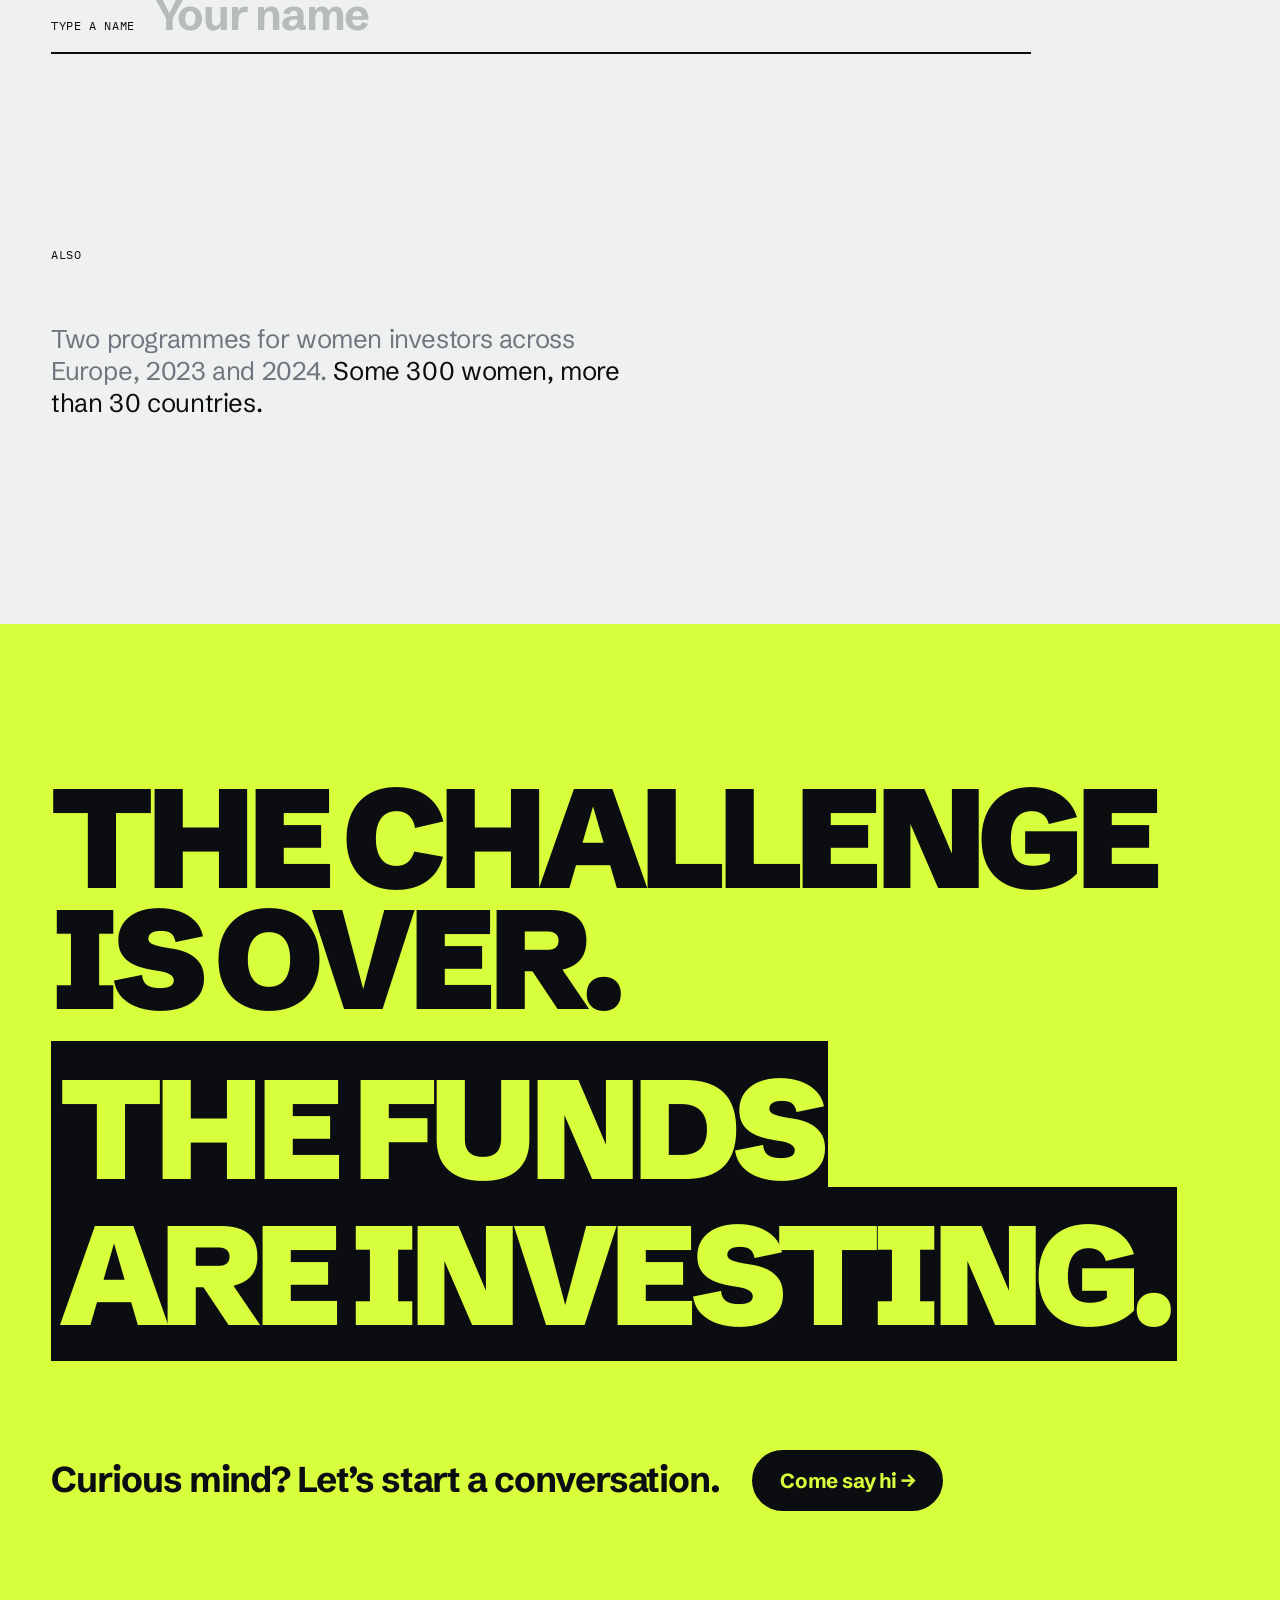
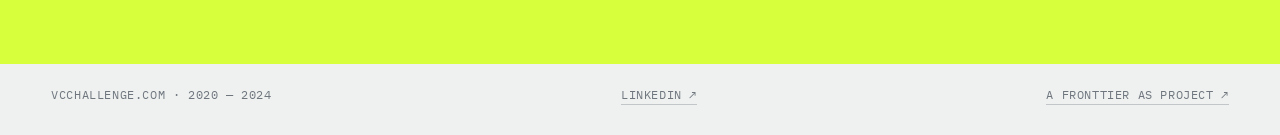
==== commit 764d2ec5: "Link the site to its LinkedIn page (footer + schema.org sameAs) Co-Authored-By: Claude Opus 5.5 <nor" ====
--- a/index.html
+++ b/index.html
@@ -19,7 +19,7 @@
   <meta property="og:image:alt" content="VC Challenge — The accelerator for fund managers">
   <meta name="twitter:card" content="summary_large_image">
   <meta name="twitter:image" content="https://vcchallenge.com/og.png">
-  <script type="application/ld+json">{"@context": "https://schema.org", "@graph": [{"@type": "Organization", "@id": "https://fronttier.io/#org", "name": "FRONTTIER AS", "legalName": "FRONTTIER AS", "url": "https://fronttier.io/", "email": "admin@fronttier.io", "logo": "https://fronttier.io/favicon.svg", "address": {"@type": "PostalAddress", "addressLocality": "Oslo", "addressCountry": "NO"}, "founder": {"@id": "https://vevegas.com/#virginia"}}, {"@type": "Person", "@id": "https://vevegas.com/#virginia", "name": "Virginia E. Vegas", "alternateName": "VE VEGAS", "url": "https://vevegas.com/", "worksFor": {"@id": "https://fronttier.io/#org"}}, {"@type": "WebSite", "@id": "https://vcchallenge.com/#site", "url": "https://vcchallenge.com/", "name": "VC Challenge", "inLanguage": "en", "creator": {"@id": "https://vevegas.com/#virginia"}, "publisher": {"@id": "https://fronttier.io/#org"}}, {"@type": "EducationalOccupationalProgram", "name": "VC Challenge", "url": "https://vcchallenge.com/", "description": "An accelerator for emerging venture capital fund managers in the Nordics, from first idea to Fund I. Around 100 managers across three Nordic cohorts, 2020–2024.", "startDate": "2020", "endDate": "2024", "provider": {"@type": "Organization", "name": "VC Challenge", "founder": {"@id": "https://vevegas.com/#virginia"}}, "occupationalCategory": "Venture capital fund manager", "areaServed": ["Norway", "Sweden", "Denmark", "Finland", "Iceland"]}]}</script>
+  <script type="application/ld+json">{"@context": "https://schema.org", "@graph": [{"@type": "Organization", "@id": "https://fronttier.io/#org", "name": "FRONTTIER AS", "legalName": "FRONTTIER AS", "url": "https://fronttier.io/", "email": "admin@fronttier.io", "logo": "https://fronttier.io/favicon.svg", "address": {"@type": "PostalAddress", "addressLocality": "Oslo", "addressCountry": "NO"}, "founder": {"@id": "https://vevegas.com/#virginia"}, "sameAs": ["https://www.linkedin.com/company/the-fronttier/"]}, {"@type": "Person", "@id": "https://vevegas.com/#virginia", "name": "Virginia E. Vegas", "alternateName": "VE VEGAS", "url": "https://vevegas.com/", "sameAs": ["https://www.linkedin.com/in/virginia-e-vegas/"], "worksFor": {"@id": "https://fronttier.io/#org"}}, {"@type": "WebSite", "@id": "https://vcchallenge.com/#site", "url": "https://vcchallenge.com/", "name": "VC Challenge", "inLanguage": "en", "creator": {"@id": "https://vevegas.com/#virginia"}, "publisher": {"@id": "https://fronttier.io/#org"}}, {"@type": "EducationalOccupationalProgram", "name": "VC Challenge", "url": "https://vcchallenge.com/", "description": "An accelerator for emerging venture capital fund managers in the Nordics, from first idea to Fund I. Around 100 managers across three Nordic cohorts, 2020–2024.", "startDate": "2020", "endDate": "2024", "provider": {"@type": "Organization", "name": "VC Challenge", "sameAs": ["https://www.linkedin.com/company/vcchallenge/"], "founder": {"@id": "https://vevegas.com/#virginia"}}, "occupationalCategory": "Venture capital fund manager", "areaServed": ["Norway", "Sweden", "Denmark", "Finland", "Iceland"]}]}</script>
   <link rel="icon" href="favicon.svg" type="image/svg+xml">
   <link rel="preconnect" href="https://fonts.googleapis.com">
   <link rel="preconnect" href="https://fonts.gstatic.com" crossorigin>
@@ -160,6 +160,7 @@
 
   <footer class="foot wrap mono">
     <span>vcchallenge.com · 2020 — 2024</span>
+    <a class="foot__org" href="https://www.linkedin.com/company/vcchallenge/" rel="me">LinkedIn ↗</a>
     <a class="foot__org" href="https://fronttier.io">A FRONTTIER AS project ↗</a>
   </footer>
 
